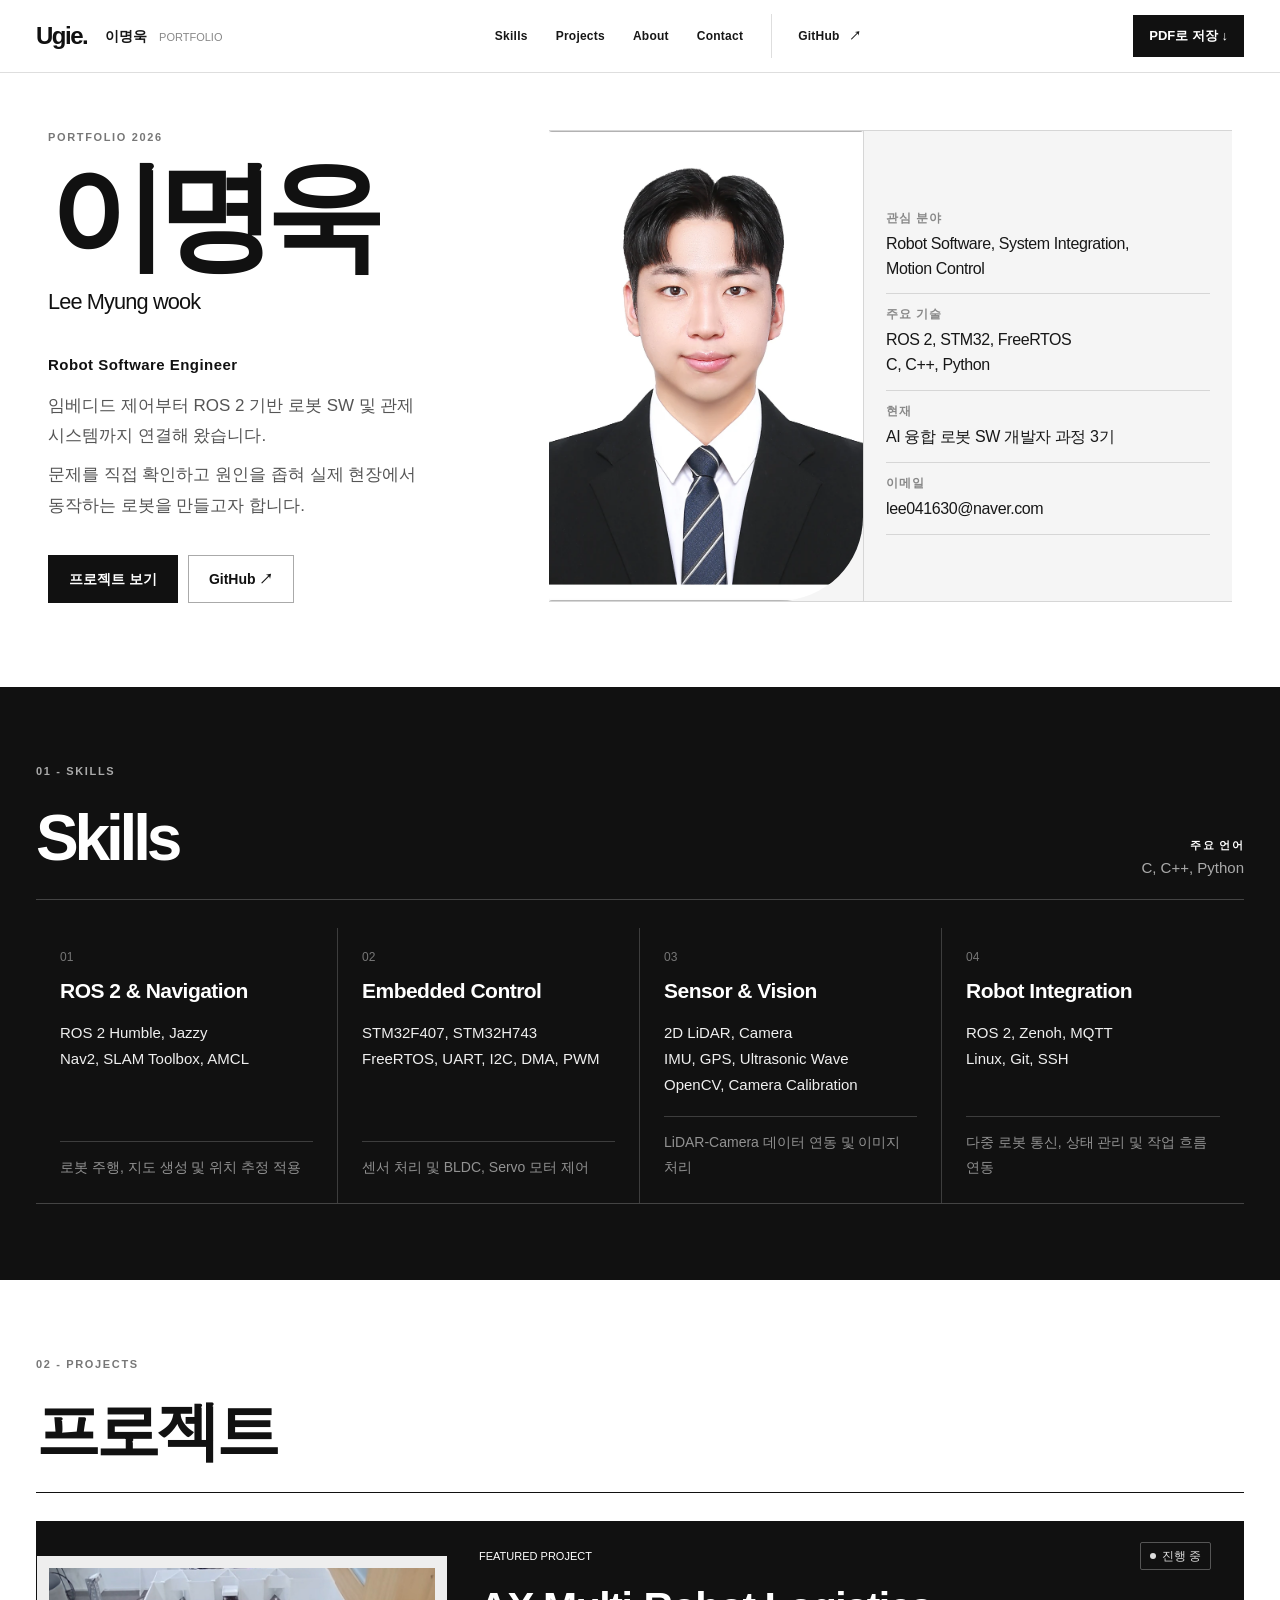
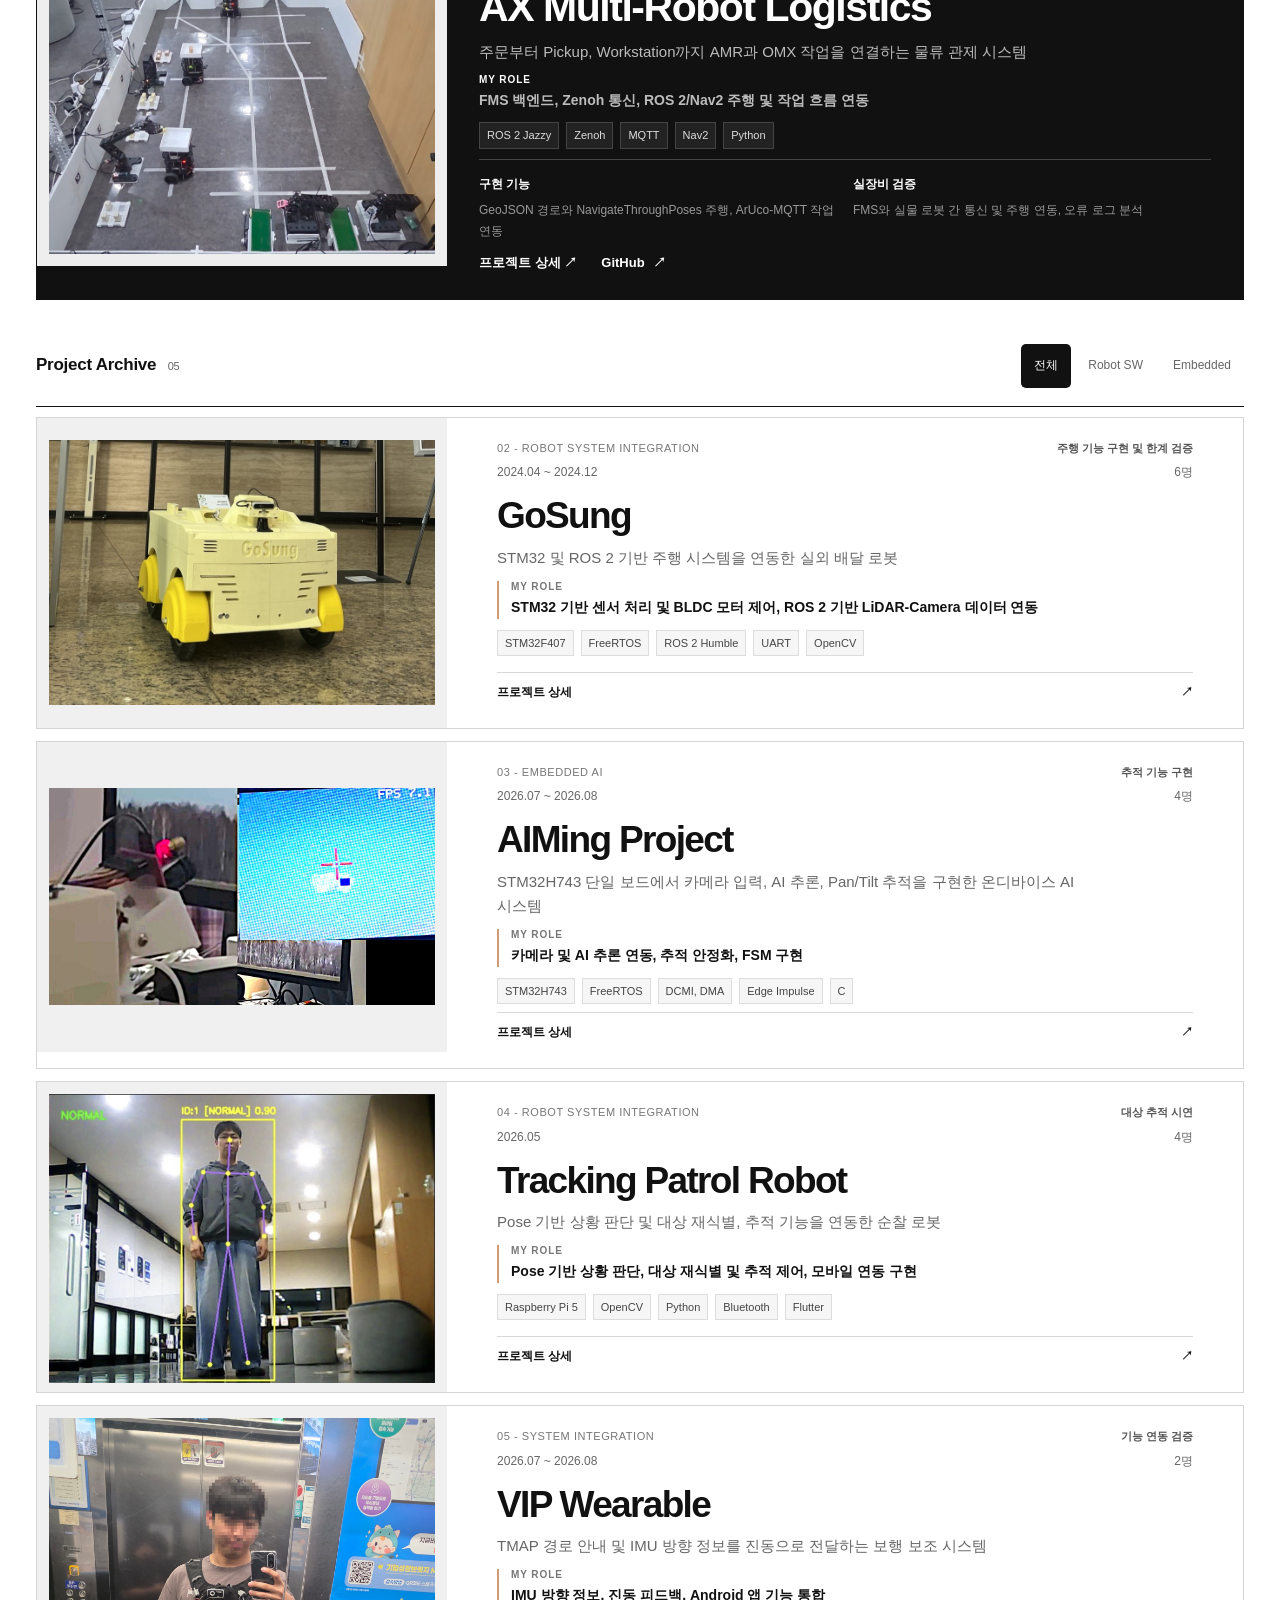
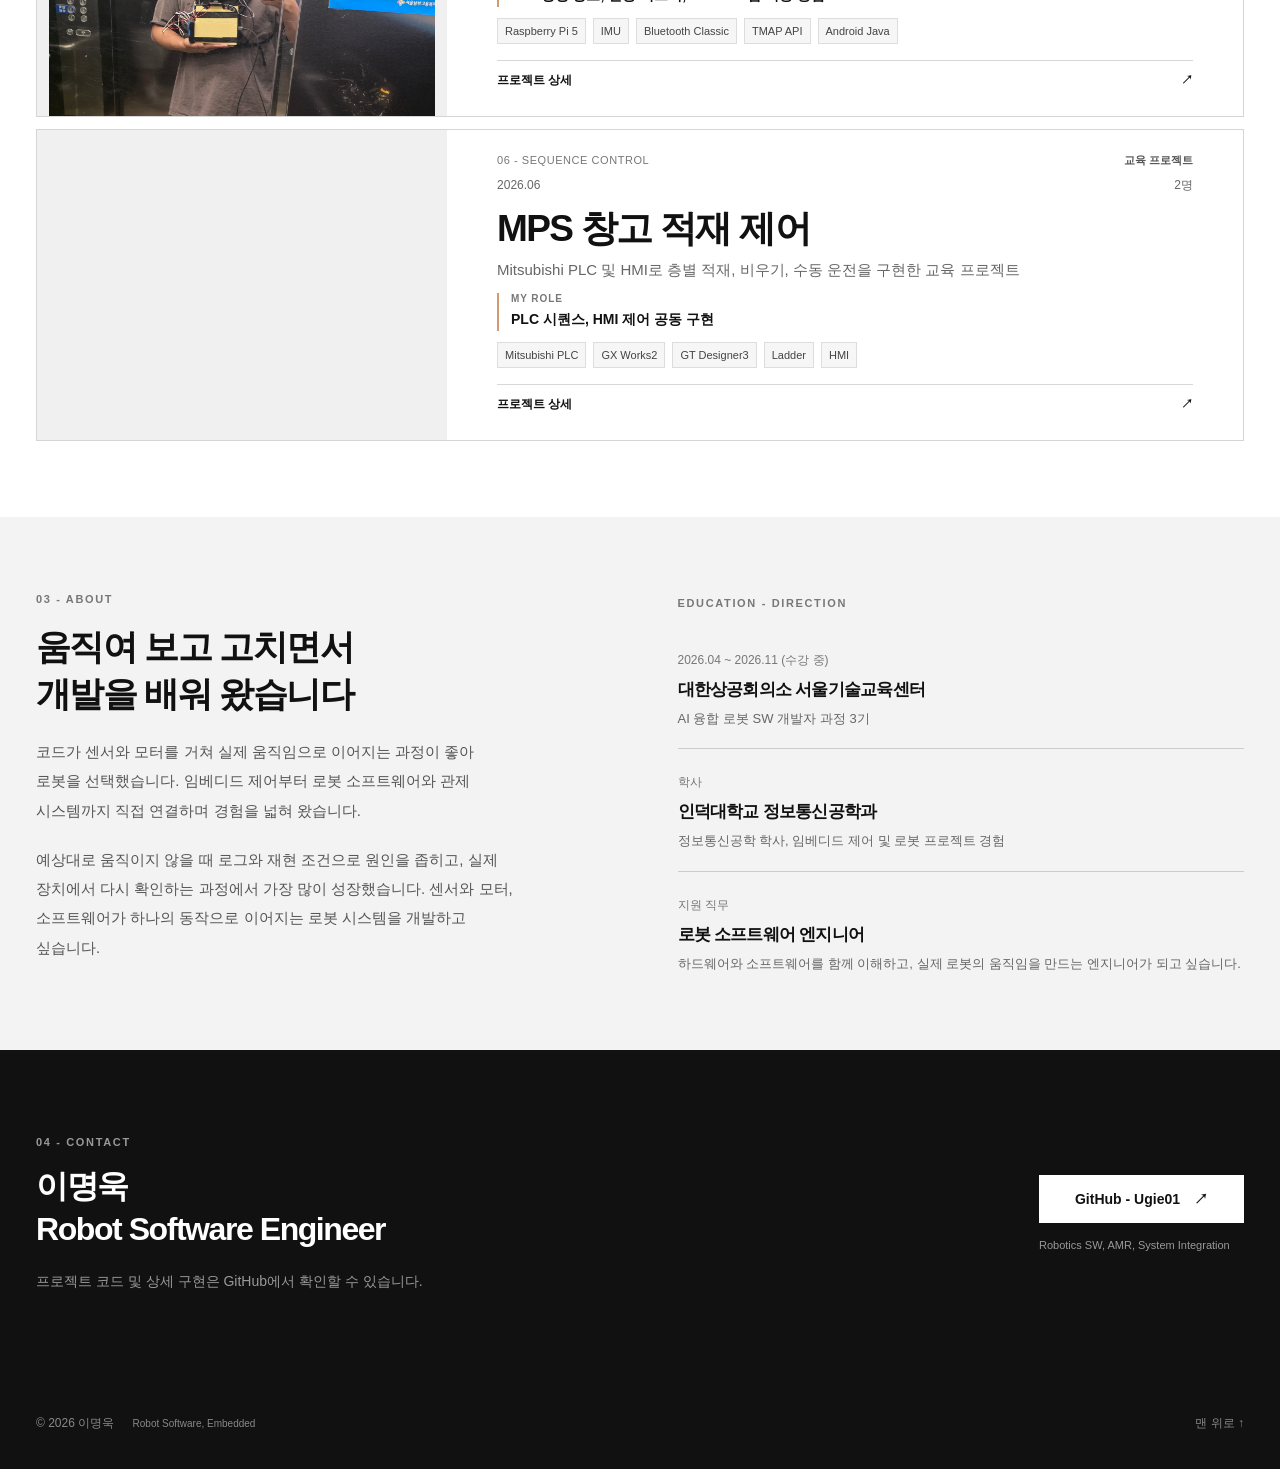
==== index.html @ 3d87118a "feat: Sensor Skill 추가" ====
<!doctype html>
<html lang="ko"><head><meta charset="utf-8"><meta name="viewport" content="width=device-width, initial-scale=1"><title>Robot Software Engineer | 이명욱</title><meta name="description" content="직접 움직이고, 테스트하고, 고치며 로봇 시스템을 만드는 엔지니어 이명욱의 포트폴리오입니다."><meta name="theme-color" content="#ffffff"><meta property="og:type" content="website"><meta property="og:title" content="Robot Software Engineer | 이명욱"><meta property="og:description" content="직접 움직이고, 테스트하고, 고치며 로봇 시스템을 만드는 엔지니어 이명욱의 포트폴리오입니다."><link rel="icon" href="assets/favicon.svg" type="image/svg+xml"><link rel="stylesheet" href="style.css?v=20261005pdf2"><script src="script.js?v=20260920c" defer></script></head><body class="home-page">
<a class="skip-link" href="#main">본문으로 바로가기</a><header class="site-header"><nav class="container nav" aria-label="주 메뉴"><a class="brand" href="#home" aria-label="이명욱 포트폴리오 홈"><span class="brand-mark">Ugie<span>.</span></span><span class="brand-name">이명욱 <span>PORTFOLIO</span></span></a><button class="menu-toggle" type="button" aria-controls="nav-links" aria-expanded="false">메뉴 <span aria-hidden="true">☰</span></button><div class="nav-links" id="nav-links"><a href="#skills">Skills</a><a href="#projects">Projects</a><a href="#about">About</a><a href="#contact">Contact</a><a class="nav-github" href="https://github.com/Ugie01" target="_blank" rel="noopener noreferrer">GitHub <span aria-hidden="true">↗</span></a></div><a class="header-pdf" href="print.html" target="_blank" rel="noopener" aria-label="전체 포트폴리오 PDF로 저장">PDF로 저장 ↓</a></nav></header><main id="main">
<section class="hero container" id="home"><div class="hero-copy"><p class="eyebrow">PORTFOLIO 2026</p><h1>이명욱</h1><p class="hero-name-en">Lee Myung wook</p><p class="hero-position">Robot Software Engineer</p><p class="hero-description"><span>임베디드 제어부터 ROS 2 기반 로봇 SW 및 관제 시스템까지 연결해 왔습니다.</span><span>문제를 직접 확인하고 원인을 좁혀 실제 현장에서 동작하는 로봇을 만들고자 합니다.</span></p><div class="hero-actions"><a class="button button-primary" href="#projects">프로젝트 보기</a><a class="button button-secondary" href="https://github.com/Ugie01" target="_blank" rel="noopener noreferrer">GitHub ↗</a></div></div>
<div class="hero-profile"><figure class="hero-portrait"><div class="portrait-frame"><img src="assets/portfolio-images/portrait.webp" alt="로봇 소프트웨어 엔지니어 이명욱" width="900" height="1167" decoding="async"></div></figure><dl class="profile-facts"><div><dt>관심 분야</dt><dd>Robot Software, System Integration,<br>Motion Control</dd></div><div><dt>주요 기술</dt><dd>ROS 2, STM32, FreeRTOS<br>C, C++, Python</dd></div><div><dt>현재</dt><dd>AI 융합 로봇 SW 개발자 과정 3기</dd></div><div><dt>이메일</dt><dd>lee041630@naver.com</dd></div></dl></div></section>
<section class="section container" id="skills"><div class="section-head"><div><p class="eyebrow">01 - SKILLS</p><h2>Skills</h2></div><p class="skills-language"><strong>주요 언어</strong><br>C, C++, Python</p></div><div class="skill-grid"><article class="skill-group"><span class="skill-no">01</span><h3>ROS 2 & Navigation</h3><p>ROS 2 Humble, Jazzy<br>Nav2, SLAM Toolbox, AMCL</p><p class="skill-context">로봇 주행, 지도 생성 및 위치 추정 적용</p></article><article class="skill-group"><span class="skill-no">02</span><h3>Embedded Control</h3><p>STM32F407, STM32H743<br>FreeRTOS, UART, I2C, DMA, PWM</p><p class="skill-context">센서 처리 및 BLDC, Servo 모터 제어</p></article><article class="skill-group"><span class="skill-no">03</span><h3>Sensor & Vision</h3><p>2D LiDAR, Camera<br>IMU, GPS, Ultrasonic Wave<br>OpenCV, Camera Calibration</p><p class="skill-context">LiDAR-Camera 데이터 연동 및 이미지 처리</p></article><article class="skill-group"><span class="skill-no">04</span><h3>Robot Integration</h3><p>ROS 2, Zenoh, MQTT<br>Linux, Git, SSH</p><p class="skill-context">다중 로봇 통신, 상태 관리 및 작업 흐름 연동</p></article></div></section>
<section class="section container" id="projects"><div class="section-head"><div><p class="eyebrow">02 - PROJECTS</p><h2>프로젝트</h2></div></div><article class="featured"><a class="featured-visual featured-photo" href="projects/fms.html" aria-label="AX Multi-Robot Logistics 프로젝트 상세"><img src="assets/portfolio-images/fms-operation-wide.jpg" alt="물류 작업 공간에 배치된 이동 로봇 3대와 로봇팔" width="1010" height="1212" loading="eager" decoding="async"></a><div class="featured-content"><p class="feature-top"><span>FEATURED PROJECT</span><span class="status"><span class="small-dot"></span>진행 중</span></p><h3>AX Multi-Robot Logistics</h3><p>주문부터 Pickup, Workstation까지 AMR과 OMX 작업을 연결하는 물류 관제 시스템</p><p class="featured-role"><span>MY ROLE</span>FMS 백엔드, Zenoh 통신, ROS 2/Nav2 주행 및 작업 흐름 연동</p><ul class="tags" aria-label="사용 기술"><li>ROS 2 Jazzy</li><li>Zenoh</li><li>MQTT</li><li>Nav2</li><li>Python</li></ul><div class="feature-scope"><div><strong>구현 기능</strong><p>GeoJSON 경로와 NavigateThroughPoses 주행, ArUco-MQTT 작업 연동</p></div><div><strong>실장비 검증</strong><p>FMS와 실물 로봇 간 통신 및 주행 연동, 오류 로그 분석</p></div></div><div class="feature-links"><a class="text-link" href="projects/fms.html">프로젝트 상세 ↗</a><a class="text-link" href="https://github.com/E1I6-Logistics/Logistics_FMS" target="_blank" rel="noopener noreferrer">GitHub <span aria-hidden="true">↗</span></a></div></div></article>
<div class="projects-toolbar"><h3>Project Archive <span>05</span></h3><div class="filters" role="group" aria-label="프로젝트 분야 필터" hidden><button type="button" data-filter="all" aria-pressed="true">전체</button><button type="button" data-filter="robot" aria-pressed="false">Robot SW</button><button type="button" data-filter="embedded" aria-pressed="false">Embedded</button></div></div><p class="sr-only" id="filter-status" role="status" aria-live="polite"></p><div class="project-grid"><article class="project-card" data-category="robot"><a class="project-image" style="--thumb:url('assets/portfolio-images/gosung-cover.jpg')" href="projects/gosung.html" aria-label="GoSung 프로젝트 상세"><img src="assets/portfolio-images/gosung-cover.jpg" alt="완성된 GoSung 4륜 로봇" width="1200" height="800" loading="lazy" decoding="async"></a><div class="card-body"><p class="card-index">02 - ROBOT SYSTEM INTEGRATION<span class="card-state">주행 기능 구현 및 한계 검증</span></p><p class="card-meta">2024.04 ~ 2024.12<span>6명</span></p><h3><a href="projects/gosung.html">GoSung</a></h3><p class="card-summary">STM32 및 ROS 2 기반 주행 시스템을 연동한 실외 배달 로봇</p><p class="card-role"><span>MY ROLE</span>STM32 기반 센서 처리 및 BLDC 모터 제어, ROS 2 기반 LiDAR-Camera 데이터 연동</p><ul class="tags" aria-label="사용 기술"><li>STM32F407</li><li>FreeRTOS</li><li>ROS 2 Humble</li><li>UART</li><li>OpenCV</li></ul><a class="card-more" href="projects/gosung.html">프로젝트 상세 <span aria-hidden="true">↗</span></a></div></article><article class="project-card" data-category="embedded"><a class="project-image" style="--thumb:url('assets/portfolio-images/aiming-cover.webp')" href="projects/aiming.html" aria-label="AIMing Project 프로젝트 상세"><img src="assets/portfolio-images/aiming-cover.webp" alt="AIMing 시연 영상에서 추출한 대표 프레임" width="1200" height="800" loading="lazy" decoding="async"></a><div class="card-body"><p class="card-index">03 - EMBEDDED AI<span class="card-state">추적 기능 구현</span></p><p class="card-meta">2026.07 ~ 2026.08<span>4명</span></p><h3><a href="projects/aiming.html">AIMing Project</a></h3><p class="card-summary">STM32H743 단일 보드에서 카메라 입력, AI 추론, Pan/Tilt 추적을 구현한 온디바이스 AI 시스템</p><p class="card-role"><span>MY ROLE</span>카메라 및 AI 추론 연동, 추적 안정화, FSM 구현</p><ul class="tags" aria-label="사용 기술"><li>STM32H743</li><li>FreeRTOS</li><li>DCMI, DMA</li><li>Edge Impulse</li><li>C</li></ul><a class="card-more" href="projects/aiming.html">프로젝트 상세 <span aria-hidden="true">↗</span></a></div></article><article class="project-card" data-category="robot"><a class="project-image" style="--thumb:url('assets/portfolio-images/tracking-cover.webp')" href="projects/tracking.html" aria-label="Tracking Patrol Robot 프로젝트 상세"><img src="assets/portfolio-images/tracking-cover.webp" alt="인물 Pose와 추적 박스를 표시한 시연 화면" width="1200" height="800" loading="lazy" decoding="async"></a><div class="card-body"><p class="card-index">04 - ROBOT SYSTEM INTEGRATION<span class="card-state">대상 추적 시연</span></p><p class="card-meta">2026.05<span>4명</span></p><h3><a href="projects/tracking.html">Tracking Patrol Robot</a></h3><p class="card-summary">Pose 기반 상황 판단 및 대상 재식별, 추적 기능을 연동한 순찰 로봇</p><p class="card-role"><span>MY ROLE</span>Pose 기반 상황 판단, 대상 재식별 및 추적 제어, 모바일 연동 구현</p><ul class="tags" aria-label="사용 기술"><li>Raspberry Pi 5</li><li>OpenCV</li><li>Python</li><li>Bluetooth</li><li>Flutter</li></ul><a class="card-more" href="projects/tracking.html">프로젝트 상세 <span aria-hidden="true">↗</span></a></div></article><article class="project-card" data-category="embedded"><a class="project-image" style="--thumb:url('assets/portfolio-images/vip-cover.jpg')" href="projects/vip.html" aria-label="VIP Wearable 프로젝트 상세"><img src="assets/portfolio-images/vip-cover.jpg" alt="얼굴을 모자이크한 VIP Wearable 착용 사진" width="1200" height="800" loading="lazy" decoding="async"></a><div class="card-body"><p class="card-index">05 - SYSTEM INTEGRATION<span class="card-state">기능 연동 검증</span></p><p class="card-meta">2026.07 ~ 2026.08<span>2명</span></p><h3><a href="projects/vip.html">VIP Wearable</a></h3><p class="card-summary">TMAP 경로 안내 및 IMU 방향 정보를 진동으로 전달하는 보행 보조 시스템</p><p class="card-role"><span>MY ROLE</span>IMU 방향 정보, 진동 피드백, Android 앱 기능 통합</p><ul class="tags" aria-label="사용 기술"><li>Raspberry Pi 5</li><li>IMU</li><li>Bluetooth Classic</li><li>TMAP API</li><li>Android Java</li></ul><a class="card-more" href="projects/vip.html">프로젝트 상세 <span aria-hidden="true">↗</span></a></div></article><article class="project-card" data-category="embedded"><a class="project-image" href="projects/plc.html" style="--thumb:url('assets/portfolio-images/plc-demo.webp')" aria-label="MPS 창고 적재 제어 프로젝트 상세"><img src="assets/portfolio-images/plc-demo.webp" alt="MPS 트레이너와 HMI의 동작 장면" width="1200" height="800" loading="lazy" decoding="async"></a><div class="card-body"><p class="card-index">06 - SEQUENCE CONTROL<span class="card-state">교육 프로젝트</span></p><p class="card-meta">2026.06<span>2명</span></p><h3><a href="projects/plc.html">MPS 창고 적재 제어</a></h3><p class="card-summary">Mitsubishi PLC 및 HMI로 층별 적재, 비우기, 수동 운전을 구현한 교육 프로젝트</p><p class="card-role"><span>MY ROLE</span>PLC 시퀀스, HMI 제어 공동 구현</p><ul class="tags" aria-label="사용 기술"><li>Mitsubishi PLC</li><li>GX Works2</li><li>GT Designer3</li><li>Ladder</li><li>HMI</li></ul><a class="card-more" href="projects/plc.html">프로젝트 상세 <span aria-hidden="true">↗</span></a></div></article></div>
</section>
<section class="about-section" id="about"><div class="container about-grid"><div><p class="eyebrow">03 - ABOUT</p><h2>움직여 보고 고치면서<br>개발을 배워 왔습니다</h2><p class="about-copy">코드가 센서와 모터를 거쳐 실제 움직임으로 이어지는 과정이 좋아 로봇을 선택했습니다. 임베디드 제어부터 로봇 소프트웨어와 관제 시스템까지 직접 연결하며 경험을 넓혀 왔습니다.</p><p class="about-copy">예상대로 움직이지 않을 때 로그와 재현 조건으로 원인을 좁히고, 실제 장치에서 다시 확인하는 과정에서 가장 많이 성장했습니다. 센서와 모터, 소프트웨어가 하나의 동작으로 이어지는 로봇 시스템을 개발하고 싶습니다.</p></div><div class="education"><p class="eyebrow">EDUCATION - DIRECTION</p><article><span class="education-date">2026.04 ~ 2026.11 (수강 중)</span><h3>대한상공회의소 서울기술교육센터</h3><p>AI 융합 로봇 SW 개발자 과정 3기</p></article><article><span class="education-date">학사</span><h3>인덕대학교 정보통신공학과</h3><p>정보통신공학 학사, 임베디드 제어 및 로봇 프로젝트 경험</p></article><article><span class="education-date">지원 직무</span><h3>로봇 소프트웨어 엔지니어</h3><p>하드웨어와 소프트웨어를 함께 이해하고, 실제 로봇의 움직임을 만드는 엔지니어가 되고 싶습니다.</p></article></div></div></section>
<section class="contact-section" id="contact"><div class="container contact-inner"><div><p class="eyebrow">04 - CONTACT</p><h2>이명욱<br>Robot Software Engineer</h2><p>프로젝트 코드 및 상세 구현은 GitHub에서 확인할 수 있습니다.</p></div><div class="contact-links"><a class="button button-light" href="https://github.com/Ugie01" target="_blank" rel="noopener noreferrer">GitHub - Ugie01 <span aria-hidden="true">↗</span></a><span>Robotics SW, AMR, System Integration</span></div></div></section></main><footer class="site-footer"><div class="container footer-inner"><p>© 2026 이명욱 <span>Robot Software, Embedded</span></p><a href="#home">맨 위로 ↑</a></div></footer></body></html>
---- style.css ----
@charset "UTF-8";
:root{--navy:#111;--ink:#171717;--muted:#666;--blue:#111;--line:#d8d8d8;--paper:#f3f3f3;--signal:#111;--cream:#fff;--mono:Pretendard,"Noto Sans KR","Malgun Gothic",-apple-system,BlinkMacSystemFont,"Segoe UI",sans-serif}

*{box-sizing:border-box}
html{scroll-behavior:smooth;scroll-padding-top:95px}
body{margin:0;color:var(--ink);font-family:Pretendard,"Noto Sans KR","Malgun Gothic",-apple-system,BlinkMacSystemFont,"Segoe UI",sans-serif;font-size:16px;line-height:1.75;word-break:keep-all;overflow-wrap:anywhere;background:#fff}
img,svg,video{max-width:100%;height:auto}
img{display:block}
a{color:inherit;text-decoration:none}
button{font:inherit;cursor:pointer}
a:focus-visible,button:focus-visible{outline:3px solid var(--blue);outline-offset:5px}
p,h1,h2,h3,figure{margin:0}
h1,h2,h3{color:var(--navy);line-height:1.35;letter-spacing:-.045em}
h2{font-size:clamp(26px,3vw,35px)}
h3{font-size:22px}
p{color:var(--muted)}
[hidden]{display:none!important}
.container{width:min(100% - 64px,1200px);margin-inline:auto}
.section{padding-block:85px}
.eyebrow{font-family:var(--mono);font-size:12px;line-height:1.5;letter-spacing:.11em;font-weight:600;color:var(--blue);margin-bottom:15px}
.sr-only{position:absolute;width:1px;height:1px;padding:0;margin:-1px;overflow:hidden;clip:rect(0,0,0,0);white-space:nowrap;border:0}
.skip-link{position:fixed;left:15px;top:-70px;padding:12px 20px;background:var(--navy);color:#fff;z-index:100}
.skip-link:focus{top:10px}

.site-header{position:sticky;top:0;z-index:20;background:rgba(255,255,255,.97);border-bottom:1px solid var(--line)}
.nav{min-height:80px;display:flex;align-items:center;justify-content:space-between;gap:24px}
.brand{display:flex;align-items:center;gap:18px;min-height:44px}
.brand-mark{font-weight:850;font-size:27px;letter-spacing:-2px;color:var(--navy)}
.brand-mark>span{color:var(--blue)}
.brand-name{font-size:14px;font-weight:700}
.brand-name>span{font:11px var(--mono);margin-left:8px;color:var(--muted)}
.nav-links{display:flex;align-items:center;gap:28px;font-size:14px;font-weight:600}
.nav-links>a{display:inline-flex;align-items:center;min-height:44px}
.nav-links>a:hover{color:var(--blue)}
.nav-github{border-left:1px solid var(--line);padding-left:26px;gap:9px}
.menu-toggle{display:none}

.hero{display:grid;grid-template-columns:1.25fr 1fr;gap:65px;padding-block:80px 65px;align-items:center}
.hero .eyebrow{margin-bottom:25px}
.hero h1{font-size:clamp(36px,4.1vw,57px);font-weight:800;line-height:1.35;letter-spacing:-.065em}
.hero h1>span{color:var(--blue)}
.hero-name{display:flex;align-items:center;gap:15px;font-size:23px;font-weight:700;color:var(--navy);margin-top:24px}
.hero-name>span{font:13px var(--mono);font-weight:400;color:var(--muted);letter-spacing:0}
.hero-description{font-size:16px;line-height:1.95;margin-top:16px}
.hero-actions{display:flex;flex-wrap:wrap;gap:10px;margin-top:28px}
.button{display:inline-flex;align-items:center;justify-content:center;gap:14px;min-height:46px;padding:11px 19px;border:1px solid transparent;border-radius:6px;font-size:14px;font-weight:650;line-height:1.5;transition:background .15s}
.button-primary{background:var(--blue);color:#fff}
.button-primary:hover{background:#84391f}
.button-secondary{border-color:var(--line);background:#fff;color:var(--navy)}
.button-secondary:hover{background:var(--paper)}
.button-quiet{color:var(--muted);padding-inline:8px}
.button-quiet:hover{color:var(--blue)}

.hero-system{background:var(--navy);border-radius:12px;padding:29px 32px;color:#fff;position:relative;isolation:isolate;overflow:hidden}
.hero-system:before{content:"";position:absolute;inset:0;z-index:-1;background-image:radial-gradient(#e1b48f26 1px,transparent 1px);background-size:18px 18px;mask-image:linear-gradient(135deg,transparent,#000)}
.system-heading{display:flex;justify-content:space-between;align-items:center;font:11px var(--mono);color:#ddc6af;letter-spacing:.1em}
.system-heading>span:last-child{font-size:24px;color:#b78f72}
.system-title{color:#f8ede2;font-size:16px;margin:4px 0 26px}
.system-layer{display:flex;align-items:center;gap:18px;border:1px solid #745848;background:#44352d;padding:14px 17px;border-radius:6px;position:relative}
.system-layer strong{display:block;font-size:17px;letter-spacing:-.02em;font-weight:600}
.system-layer div>span{display:block;font-size:12px;color:#d9c4b0;margin-top:2px}
.layer-index{font:13px var(--mono);color:#e1a778}
.layer-dot{width:7px;height:7px;background:#e8a263;border-radius:50%;position:absolute;right:15px;top:15px}
.layer-connector{color:#be8965;font:18px/23px var(--mono);height:23px;margin-left:39px}
.system-foot{display:flex;align-items:center;gap:7px;border-top:1px solid #6a5043;margin-top:25px;padding-top:17px;font-size:11px;color:#d9c4b0;flex-wrap:wrap}
.system-foot strong{font:12px var(--mono);margin-left:auto;color:#fff}
.small-dot{width:6px;height:6px;background:currentColor;border-radius:50%;display:inline-block;flex-shrink:0}
.focus-line{border-block:1px solid var(--line);padding-block:18px;display:flex;align-items:center;gap:32px;font-size:13px}
.focus-line>span{color:var(--muted);font-size:12px;flex-shrink:0}
.focus-line p{color:var(--navy);font-weight:500}
.focus-line p>span{color:#a99787;padding-inline:15px}

.section-head{display:flex;align-items:end;justify-content:space-between;gap:24px;margin-bottom:35px}
.section-head>p{font-size:14px;line-height:1.7}
.featured{display:grid;grid-template-columns:1fr 1fr;border:1px solid var(--line);border-radius:12px;overflow:hidden}
.featured-visual{display:block;position:relative;background:#f3eadf;min-width:0}
.featured-visual img{width:100%;height:100%;object-fit:contain;min-height:320px}
.visual-caption{position:absolute;bottom:15px;left:22px;font-size:11px;color:#79675a}
.featured-content{padding:30px}
.feature-top{display:flex;align-items:center;justify-content:space-between;gap:12px;font:11px var(--mono);color:var(--blue);margin-bottom:17px}
.status{display:inline-flex;align-items:center;gap:6px;background:#f7e4d6;color:#974121;border:1px solid #e9cbb5;border-radius:4px;padding:4px 9px;font-size:12px;line-height:1.5;white-space:nowrap}
.featured h3{font-size:28px;letter-spacing:-.035em;margin-bottom:8px}
.featured-content>p:not(.feature-top):not(.featured-role){font-size:14px}
.featured-role{display:flex;flex-direction:column;gap:3px;font-size:14px;color:var(--navy);margin-top:16px}
.featured-role>span,.card-role>span,.role-callout>span{color:var(--blue);font:10px var(--mono);letter-spacing:.09em}
.tags{display:flex;gap:7px;flex-wrap:wrap;list-style:none;padding:0;margin:17px 0}
.tags li{font:11px/1.5 var(--mono);color:#66594f;background:var(--paper);border:1px solid #e5d8c8;border-radius:4px;padding:4px 7px;max-width:100%;overflow-wrap:anywhere}
.feature-scope{display:grid;grid-template-columns:1fr 1fr;gap:16px;border-top:1px solid var(--line);padding-top:15px}
.feature-scope strong{font-size:12px;font-weight:650}
.feature-scope p{font-size:12px;margin-top:3px}
.feature-links{display:flex;gap:24px;margin-top:14px;flex-wrap:wrap}
.text-link{display:inline-flex;align-items:center;gap:8px;min-height:44px;font-size:13px;font-weight:650;color:var(--blue)}
.text-link:hover{text-decoration:underline;text-underline-offset:5px}

.projects-toolbar{margin:47px 0 23px;display:flex;align-items:center;justify-content:space-between;gap:20px}
.projects-toolbar h3{font-size:17px;letter-spacing:-.015em}
.projects-toolbar h3>span{font:11px var(--mono);color:var(--muted);margin-left:7px}
.filters{display:flex;gap:4px;flex-wrap:wrap}
.filters button{border:0;background:none;min-height:44px;border-radius:5px;font-size:12px;color:var(--muted);padding:9px 13px}
.filters button[aria-pressed=true]{background:var(--navy);color:#fff}
.filters button:hover{background:#eee3d6;color:var(--navy)}
.filters button[aria-pressed=true]:hover{background:#46362f;color:#fff}
.project-grid{display:grid;grid-template-columns:1fr 1fr;gap:28px}
.project-card{border:1px solid var(--line);border-radius:12px;overflow:hidden;min-width:0;background:#fff;transition:border-color .15s}
.project-card:hover{border-color:#b87a57}
.project-image{display:block;aspect-ratio:1.87;background:#eee4d9;position:relative;overflow:hidden;padding:16px}
.project-image img{width:100%;height:100%;object-fit:contain;transition:transform .2s}
.project-image:hover img{transform:scale(1.02)}
.image-label{position:absolute;top:12px;left:13px;background:rgba(255,255,255,.95);font:10px var(--mono);color:var(--navy);padding:6px 8px;border-radius:3px}
.image-arrow{position:absolute;bottom:14px;right:14px;background:#fff;border:1px solid var(--line);border-radius:50%;height:32px;width:32px;text-align:center;line-height:30px;color:var(--navy)}
.card-body{padding:24px 26px 15px}
.card-meta{display:flex;justify-content:space-between;gap:12px;font-size:12px;margin-bottom:8px}
.card-body h3{font-size:25px}
.card-body h3 a:hover{color:var(--blue)}
.card-summary{font-size:14px;line-height:1.8;margin-top:8px;min-height:50px}
.card-role{border-left:2px solid #d29a72;padding-left:12px;margin-top:18px;color:var(--navy);font-size:13px;min-height:45px}
.card-role>span{display:block;margin-bottom:4px}
.card-more{border-top:1px solid var(--line);display:flex;justify-content:space-between;align-items:center;min-height:48px;font-size:12px;color:var(--blue);font-weight:650}
.mini-project{margin-top:28px;display:grid;grid-template-columns:160px 1fr auto;align-items:center;gap:28px;background:var(--paper);border:1px solid var(--line);border-radius:12px;padding:22px}
.mini-image{height:125px;background:#e9ddcf;border-radius:6px;overflow:hidden}
.mini-image img{width:100%;height:100%;object-fit:contain}
.mini-project .eyebrow{font-size:10px;margin-bottom:7px}
.mini-project h3{font-size:22px}
.mini-project p:not(.eyebrow){font-size:13px;margin-top:7px}
.mini-stack{font-family:var(--mono)}

.about-section{background:var(--paper);border-block:1px solid var(--line);padding-block:75px}
.about-grid{display:grid;grid-template-columns:1fr 1fr;gap:100px}
.about-copy{font-size:15px;line-height:1.95;margin-top:20px;max-width:480px}
.education{padding-top:4px}
.education>article{border-bottom:1px solid var(--line);padding-block:18px}
.education>article:last-child{border:0;padding-bottom:0}
.education-date{font-size:12px;color:var(--muted)}
.education h3{font-size:17px;margin-block:6px}
.education p{font-size:13px}
.skill-grid{display:grid;grid-template-columns:repeat(4,1fr);border-block:1px solid var(--line)}
.skill-group{padding:25px 22px;border-right:1px solid var(--line);min-width:0}
.skill-group:first-child{padding-left:0}
.skill-group:last-child{border-right:0}
.skill-no{font:11px var(--mono);color:var(--blue)}
.skill-group h3{font-size:19px;letter-spacing:-.025em;margin-top:13px}
.skill-group p{font-size:13px;line-height:1.95;margin-top:13px}
.skill-context{margin-top:18px!important;padding-top:14px;border-top:1px solid var(--line);font-size:12px!important;color:var(--blue)}
.skills-note{margin-top:18px;font-size:12px;line-height:1.85}
.contact-section{background:var(--navy);padding-block:65px}
.contact-inner{display:flex;justify-content:space-between;align-items:center;gap:30px}
.contact-section .eyebrow{color:#e7ad7e}
.contact-section h2{color:#fff;font-size:32px}
.contact-section p:not(.eyebrow){color:#d8c4b2;font-size:14px;margin-top:17px}
.contact-links{display:flex;align-items:start;flex-direction:column;gap:16px;min-width:205px}
.button-light{background:#fff;color:var(--navy);min-width:205px}
.button-light:hover{background:#f5e3d5}
.contact-links>span{color:#cbb19a;font:11px var(--mono)}
.contact-email{color:#fff;font-size:14px;min-height:44px;display:flex;align-items:center;overflow-wrap:anywhere}
.footer-inner{display:flex;align-items:center;justify-content:space-between;gap:20px;padding-block:24px;font-size:12px}
.footer-inner p>span{margin-left:15px;font:10px var(--mono)}
.footer-inner a{display:flex;align-items:center;min-height:44px;white-space:nowrap}

.project-detail{padding-top:30px}
.back-link{display:inline-flex;align-items:center;min-height:44px;font-size:13px;color:var(--muted)}
.back-link:hover{color:var(--blue)}
.detail-header{margin-block:25px 30px}
.detail-header .eyebrow{margin-bottom:8px}
.detail-title{display:flex;align-items:center;gap:20px}
.detail-title h1{font-size:clamp(30px,4vw,45px);letter-spacing:-.05em}
.detail-summary{margin-top:10px;font-size:17px}
.detail-meta{display:flex;gap:25px;font-size:12px;margin-top:14px}
.detail-meta>span{border-left:1px solid var(--line);padding-left:25px}
.detail-header .tags{margin-block:15px}
.detail-actions{display:flex;align-items:center;gap:10px;flex-wrap:wrap}
.unavailable{font-size:12px;color:var(--muted);padding-block:12px}
.detail-gallery{display:grid;grid-template-columns:1fr 1fr;gap:22px}
.detail-gallery figure{min-width:0;background:var(--paper);border:1px solid var(--line);border-radius:8px;overflow:hidden}
.detail-gallery img{width:100%;height:265px;object-fit:contain;padding:12px}
.detail-gallery figcaption{border-top:1px solid var(--line);background:#fff;padding:9px 14px;font-size:11px;line-height:1.6;color:var(--muted)}
.detail-main{display:grid;grid-template-columns:1fr 1fr;gap:55px;padding-block:35px}
.detail-main h2{font-size:21px;margin-bottom:12px}
.detail-main .eyebrow{font-size:10px;margin-bottom:8px}
.detail-main p{font-size:14px;line-height:1.85}
.role-callout{padding:14px 16px;margin-top:18px;background:var(--paper);border-left:2px solid var(--blue)}
.role-callout>span{display:block;margin-bottom:4px}
.role-callout strong{font-size:14px;font-weight:600}
.subheading{font:11px var(--mono);letter-spacing:.05em;margin:20px 0 10px}
.implementation-list{padding-left:18px;margin:0;font-size:13px;line-height:1.9;color:var(--muted)}
.implementation-list li{padding-left:3px;margin-block:4px}
.implementation-list li::marker{color:var(--blue)}
.system-flow{list-style:none;padding:0;display:grid;grid-template-columns:repeat(2,1fr);gap:12px 22px;margin:20px 0}
.system-flow li{position:relative;padding:14px 12px;background:#f5ede4;border:1px solid #e5d5c3;border-radius:5px;font-size:13px;line-height:1.5;min-width:0;display:flex;gap:10px;align-items:center}
.system-flow li:nth-child(odd):after{content:'→';position:absolute;right:-19px;color:#af7b59}
.flow-number{font:10px var(--mono);color:var(--blue)}
.case-study{border-top:1px solid var(--line);padding-block:25px 30px}
.case-title{display:flex;align-items:center;gap:25px;margin-bottom:17px}
.case-title .eyebrow{margin:0;font-size:11px}
.case-title h2{font-size:21px}
.case-grid{display:grid;grid-template-columns:1fr 1fr;gap:55px}
.case-grid h3{font-size:14px;letter-spacing:0;margin-bottom:8px}
.case-grid p{font-size:13px;line-height:1.9}
.case-grid .limitation{margin-top:10px;border-left:2px solid #cfa783;padding-left:12px;color:#6d5b4f}
.project-pagination{border-top:1px solid var(--line);display:flex;align-items:center;justify-content:space-between;gap:20px;padding:18px 0 30px;font-size:13px;color:var(--blue)}
.project-pagination a{display:flex;align-items:center;min-height:44px}

.featured-visual{display:grid;grid-template-rows:minmax(0,1fr) auto}
.visual-caption{position:static;display:block;padding:4px 22px 16px}
@media(max-width:1100px){.nav-links{gap:18px}
.brand-name>span{display:none}
.hero{gap:32px}
.hero h1{font-size:43px}
.hero-system{padding:24px}
.desktop-break{display:none}
.hero-actions{gap:7px}
.button{padding-inline:15px}
.about-grid{gap:55px}
.featured-content{padding:25px}
.featured h3{font-size:25px}
.skill-group{padding-inline:16px}
.focus-line p>span{padding-inline:8px}
}

@media(max-width:768px){html{scroll-padding-top:85px}
.container{width:min(100% - 36px,1200px)}
.section{padding-block:60px}
.nav{min-height:68px;flex-wrap:wrap;gap:0}
.brand{gap:12px}
.brand-name{font-size:14px}
.brand-mark{font-size:25px}
.menu-toggle{display:none;align-items:center;gap:12px;min-height:44px;min-width:68px;justify-content:center;background:#fff;border:1px solid var(--line);border-radius:5px;font-size:14px}
.js .menu-toggle{display:flex}
.nav-links{width:100%;flex-wrap:wrap;gap:2px 22px;padding-bottom:12px}
.js .nav-links{display:none}
.js .nav-links.is-open{display:flex}
.nav-github{border:0;padding-left:0}
.hero{grid-template-columns:1fr;padding-block:50px 36px;gap:35px}
.hero h1{font-size:clamp(34px,7vw,51px)}
.hero .eyebrow{font-size:12px;margin-bottom:18px}
.hero-name{font-size:21px;margin-top:20px}
.hero-description{font-size:15px}
.hero-system{padding:24px;max-width:600px;width:100%}
.system-layer{padding:13px 17px}
.system-layer strong{font-size:17px}
.system-layer div>span{font-size:14px}
.system-title{margin-bottom:20px}
.focus-line{align-items:start;gap:18px;font-size:14px}
.focus-line p>span{padding-inline:4px}
.section-head{align-items:start;flex-direction:column;gap:14px;margin-bottom:25px}
.section-head>p br{display:none}
.featured{grid-template-columns:1fr}
.featured-visual img{min-height:0;height:270px}
.featured-content{padding:25px}
.featured h3{font-size:27px}
.featured-content>p:not(.feature-top):not(.featured-role){font-size:15px}
.featured-role{font-size:14px}
.feature-scope p{font-size:14px}
.projects-toolbar{align-items:start;flex-direction:column;gap:14px;margin-top:36px}
.filters button{font-size:14px}
.project-grid{gap:22px}
.project-image{aspect-ratio:1.5}
.card-body{padding:20px 18px 12px}
.card-body h3{font-size:23px}
.card-summary{font-size:14px;min-height:0}
.card-role{font-size:14px;min-height:0}
.tags li{font-size:12px}
.mini-project{grid-template-columns:110px 1fr;gap:18px;padding:18px}
.mini-project>.text-link{grid-column:2}
.mini-image{height:130px}
.about-section{padding-block:55px}
.about-grid{grid-template-columns:1fr;gap:38px}
.about-copy{max-width:none;font-size:15px}
.education h3{font-size:18px}
.education p{font-size:14px}
.skill-grid{grid-template-columns:1fr 1fr}
.skill-group{border-bottom:1px solid var(--line);padding:24px 20px}
.skill-group:first-child{padding-left:20px}
.skill-group:nth-child(even){border-right:0}
.skill-group:nth-last-child(-n+2){border-bottom:0}
.skill-group p{font-size:14px}
.skill-context{font-size:13px!important}
.skills-note{font-size:14px}
.contact-section{padding-block:50px}
.contact-inner{align-items:start;flex-direction:column;gap:28px}
.contact-section h2{font-size:29px}
.footer-inner p>span{display:block;margin:4px 0 0}
.detail-gallery img{height:230px}
.detail-main{gap:30px}
.detail-title{align-items:start;gap:15px;flex-direction:column}
.detail-summary{font-size:16px}
.case-grid{gap:30px}
.detail-main p,.implementation-list,.case-grid p{font-size:14px}
.detail-main h2{font-size:21px}
.system-flow{grid-template-columns:1fr}
.system-flow li:nth-child(odd):after{content:none}
.system-flow li:not(:last-child):after{content:'↓';position:absolute;bottom:-16px;right:auto;left:50%;font-size:12px;color:#af7b59}
.case-title{align-items:start;flex-direction:column;gap:7px}
.project-pagination{font-size:14px}
.project-detail{padding-top:20px}
}

@media(max-width:540px){.project-grid{grid-template-columns:1fr}
.project-image{aspect-ratio:1.65}
.hero-name{flex-wrap:wrap;gap:5px 12px}
.hero-name>span{font-size:12px}
.hero-actions{gap:8px}
.hero-actions .button{font-size:14px;min-height:46px}
.system-foot{font-size:12px}
.system-foot strong{font-size:12px}
.system-layer{gap:13px;padding:13px}
.system-layer div>span{font-size:12px}
.system-layer strong{font-size:16px}
.hero-system{padding:22px}
.system-heading{font-size:10px}
.focus-line{flex-direction:column;gap:5px}
.focus-line p{font-size:14px;line-height:2}
.featured-content{padding:22px 20px}
.featured h3{font-size:24px}
.feature-scope{gap:12px}
.feature-scope p{font-size:14px}
.feature-top{font-size:10px}
.featured-visual img{height:230px}
.card-meta{font-size:12px}
.card-summary{font-size:15px}
.card-body{padding:22px 20px 12px}
.card-more{font-size:14px}
.mini-project{grid-template-columns:1fr;gap:16px}
.mini-image{height:170px}
.mini-project>.text-link{grid-column:auto}
.mini-project p:not(.eyebrow){font-size:14px}
.mini-project .eyebrow{font-size:11px}
.skill-grid{grid-template-columns:1fr}
.skill-group,.skill-group:first-child{padding:23px 0;border-right:0}
.skill-group:nth-last-child(2){border-bottom:1px solid var(--line)}
.skill-context{margin-top:12px!important}
.skill-group p{margin-top:10px}
.skill-group h3{margin-top:9px}
.contact-section h2{font-size:26px}
.contact-links{min-width:0;max-width:100%}
.footer-inner{font-size:12px;gap:10px}
.detail-gallery{gap:14px;grid-template-columns:1fr}
.detail-gallery img{height:230px}
.detail-gallery figcaption{font-size:12px}
.detail-main{grid-template-columns:1fr;gap:25px;padding-block:28px}
.detail-main .eyebrow{font-size:11px}
.detail-actions .button{font-size:14px;padding:10px 13px;gap:8px}
.detail-meta{font-size:14px}
.detail-header .tags li{font-size:12px}
.case-grid{grid-template-columns:1fr;gap:20px}
.system-flow{grid-template-columns:repeat(2,1fr);gap:15px 23px}
.system-flow li:not(:last-child):after{content:none}
.system-flow li:nth-child(odd):after{content:'→';bottom:auto;left:auto;right:-20px}
.project-pagination{align-items:start;flex-direction:column;gap:0}
.text-link{font-size:14px}
.subheading{font-size:12px}
.role-callout strong{font-size:15px}
}

@media(max-width:768px){
 .eyebrow,.hero .eyebrow,.system-heading,.system-layer div>span,.system-foot,.system-foot strong,.focus-line>span,.feature-top,.status,.visual-caption,.featured-role>span,.card-role>span,.role-callout>span,.tags li,.feature-scope strong,.card-meta,.card-more,.image-label,.mini-project .eyebrow,.education-date,.detail-meta,.detail-gallery figcaption,.detail-main .eyebrow,.subheading,.case-title .eyebrow,.system-flow li,.unavailable,.footer-inner,.footer-inner p>span,.contact-links>span{font-size:14px}
 .image-label{max-width:calc(100% - 26px)}
 .system-heading{letter-spacing:.03em}
 .feature-top{flex-wrap:wrap}
}
@media(prefers-reduced-motion:reduce){html{scroll-behavior:auto}
*,*:before,*:after{transition:none!important;animation:none!important}
}

/* 2026 portfolio visual refresh */
body{background:#fff}
.site-header{background:rgba(255,255,255,.96)}
.hero{grid-template-columns:minmax(0,1fr) minmax(280px,390px);gap:clamp(48px,8vw,110px);padding-block:72px 64px}
.hero-copy{position:relative}
.hero-copy:before{content:"";display:block;width:54px;height:5px;background:var(--blue);margin-bottom:34px}
.hero h1{font-size:clamp(64px,8vw,104px);line-height:1.4;letter-spacing:-.075em;font-weight:850}
.hero-position{margin-top:16px;color:var(--blue);font:600 clamp(17px,2vw,23px)/1.4 var(--mono);letter-spacing:-.025em}
.hero-description{max-width:630px;margin-top:30px;font-size:16px;color:#5f554d}
.hero-portrait{position:relative;min-width:0}
.portrait-frame{position:relative;overflow:hidden;border-radius:3px 3px 120px 3px;background:#dac5ae;box-shadow:22px 22px 0 #e7d7c5}
.portrait-frame:after{content:"";position:absolute;inset:0;border:1px solid rgba(45,39,34,.16);border-radius:inherit;pointer-events:none}
.portrait-frame img{width:100%;height:470px;object-fit:cover;object-position:center 22%;filter:saturate(.78) sepia(.06) contrast(1.02)}
.hero-portrait figcaption{display:flex;justify-content:space-between;gap:18px;margin-top:34px;padding-left:2px;color:var(--muted);font:11px/1.5 var(--mono);letter-spacing:.04em}
.hero-portrait figcaption strong{color:var(--navy);font-weight:600;text-align:right}
.strength-line{display:grid;grid-template-columns:repeat(3,1fr);border-block:1px solid var(--line)}
.strength-line article{display:grid;grid-template-columns:auto 1fr;gap:1px 18px;padding:25px 26px;border-right:1px solid var(--line)}
.strength-line article:first-child{padding-left:0}
.strength-line article:last-child{border-right:0;padding-right:0}
.strength-line span{grid-column:1/-1;color:var(--blue);font:10px/1.5 var(--mono);letter-spacing:.08em;margin-bottom:8px}
.strength-line strong{font-size:18px;color:var(--navy);white-space:nowrap}
.strength-line p{font-size:13px;line-height:1.65}
.button{border-radius:3px}
.featured,.project-card,.mini-project{border-radius:4px}
.featured{border-top:4px solid var(--blue);background:#fffdf9}
.project-card{background:#fffdf9}
.project-card:hover{border-color:#b87a57;box-shadow:0 12px 28px rgba(75,49,33,.07)}
.about-section{background:#f0e7dc}
.contact-section{background:#2d2722}
.detail-gallery figure{border-radius:4px}
.status{border-radius:2px}

@media(max-width:1100px){
 .hero{grid-template-columns:minmax(0,1fr) 330px;gap:50px}
 .hero h1{font-size:75px}
 .portrait-frame img{height:420px}
}
@media(max-width:768px){
 .hero{grid-template-columns:1fr;gap:42px;padding-block:48px 42px}
 .hero-copy:before{margin-bottom:25px}
 .hero h1{font-size:clamp(58px,18vw,86px)}
 .hero-position{font-size:17px}
 .hero-portrait{width:min(100%,430px)}
 .portrait-frame img{height:auto;aspect-ratio:3/3.7;object-position:center 20%}
 .strength-line{grid-template-columns:1fr}
 .strength-line article,.strength-line article:first-child,.strength-line article:last-child{padding:22px 0;border-right:0;border-bottom:1px solid var(--line)}
 .strength-line article:last-child{border-bottom:0}
}
@media(max-width:540px){
 .hero h1{font-size:58px}
 .hero-description{font-size:15px;margin-top:24px}
 .hero-portrait figcaption{margin-top:27px;flex-direction:column;gap:5px}
 .hero-portrait figcaption strong{text-align:left}
}

/* compact portrait and full-width project rows */
.hero{grid-template-columns:minmax(0,1fr) 330px;gap:clamp(48px,7vw,90px)}
.hero-portrait{width:310px;justify-self:end}
.portrait-frame{border-radius:3px 3px 84px 3px;box-shadow:16px 16px 0 #e7d7c5}
.portrait-frame img{height:394px}
.hero-portrait figcaption{margin-top:26px;flex-direction:column;gap:3px}
.hero-portrait figcaption strong{text-align:left}
.project-grid{grid-template-columns:1fr;gap:20px}
.project-card{display:grid;grid-template-columns:280px minmax(0,1fr)}
.project-image{aspect-ratio:auto;min-height:245px;padding:0;background:#3c342e;isolation:isolate}
.project-image:before{content:"";position:absolute;inset:-18px;background-image:var(--thumb);background-size:cover;background-position:center;filter:blur(14px) brightness(.58) saturate(.75);opacity:.85;z-index:0}
.project-image:after{content:"";position:absolute;inset:0;background:linear-gradient(90deg,rgba(45,39,34,.08),transparent 35%,transparent 65%,rgba(45,39,34,.08));pointer-events:none;z-index:2}
.project-image img{width:100%;height:100%;object-fit:contain;object-position:center;position:absolute;inset:0;padding:10px;transition:transform .2s;z-index:1}
.card-index{color:var(--blue);font:11px/1.4 var(--mono);letter-spacing:.05em;margin-bottom:9px}
.card-summary,.card-role{min-height:0}
.card-body{padding:23px 28px 12px}
.card-body .tags{margin-block:13px}

@media(max-width:900px){
 .hero{grid-template-columns:minmax(0,1fr) 280px;gap:42px}
 .hero-portrait{width:265px}
 .portrait-frame img{height:338px}
 .project-card{grid-template-columns:235px minmax(0,1fr)}
}
@media(max-width:768px){
 .hero{grid-template-columns:1fr}
 .hero-portrait{width:min(66%,250px);justify-self:center}
 .portrait-frame img{height:auto;aspect-ratio:3/3.7}
 .project-card{grid-template-columns:210px minmax(0,1fr)}
 .project-image{min-height:230px}
}
@media(max-width:620px){
 .project-card{grid-template-columns:1fr}
 .project-image{aspect-ratio:1.35;min-height:0}
}

/* Clean monochrome portfolio */
.home-page{background:#fff;color:#171717}
.home-page .container{width:min(100% - 72px,1280px)}
.home-page .site-header{background:rgba(255,255,255,.96);border-color:#dedede}
.home-page .nav{min-height:72px}
.home-page .brand-mark{font-size:24px;letter-spacing:-1.5px;color:#111}
.home-page .brand-mark:before,.home-page .brand-mark:after{display:none}
.home-page .brand-mark>span{color:#111}
.home-page .brand-name>span{color:#888}
.home-page .nav-links{font-family:var(--mono);font-size:12px;letter-spacing:.02em}
.home-page .nav-links>a:hover{color:#777}
.home-page .nav-github{border-color:#dedede}
.home-page .eyebrow{margin-bottom:15px;color:#777;font-size:11px;letter-spacing:.15em}

.home-page .hero{display:grid;grid-template-columns:minmax(420px,.82fr) minmax(650px,1.18fr);gap:clamp(48px,5vw,76px);align-items:center;width:min(100% - 96px,1380px);min-height:720px;margin:0 auto;padding:56px 0;background:#fff;border:0;color:#171717;overflow:visible}
.home-page .hero:before,.home-page .hero:after,.home-page .hero-copy:before{display:none}
.home-page .hero-copy{align-self:center}
.home-page .hero h1{color:#111;font-size:clamp(88px,9.3vw,142px);font-weight:800;line-height:.92;letter-spacing:-.09em}
.home-page .hero-name-en{margin-top:17px;color:#111;font:500 clamp(18px,1.7vw,25px)/1.35 var(--mono);letter-spacing:-.04em}
.home-page .hero-position{margin-top:38px;color:#111;font:600 15px/1.5 var(--mono);letter-spacing:.03em}
.home-page .hero-description{max-width:460px;margin-top:14px;color:#555;font-size:17px;line-height:1.8}
.home-page .hero-description span{display:block}
.home-page .hero-description span+span{margin-top:8px}
.home-page .hero-actions{margin-top:34px;gap:10px}
.home-page .button{min-height:48px;border-radius:0;padding:11px 20px}
.home-page .button-primary{background:#111;border-color:#111;color:#fff}
.home-page .button-primary:hover{background:#333}
.home-page .button-secondary{background:#fff;border-color:#aaa;color:#111}
.home-page .button-secondary:hover{background:#f4f4f4}
.home-page .button-quiet{display:none}
.home-page .hero-profile{display:grid;grid-template-columns:minmax(300px,1.08fr) minmax(220px,.92fr);align-items:stretch;gap:0;min-width:0;border-block:1px solid #d6d6d6;background:#f5f5f5}
.home-page .hero-portrait{width:100%;margin:0;justify-self:auto;align-self:auto}
.home-page .portrait-code,.home-page .hero-portrait figcaption{display:none}
.home-page .portrait-frame{position:relative;width:100%;height:540px;aspect-ratio:auto;background:#efefef;overflow:hidden;box-shadow:none}
.home-page .portrait-frame:after{display:none}
.home-page .portrait-frame img{width:100%;height:100%;object-fit:cover;object-position:center top;filter:none;border:0}
.home-page .profile-facts{display:flex;flex-direction:column;justify-content:center;margin:0;padding:24px 30px;border-left:1px solid #d6d6d6}
.home-page .profile-facts>div{padding:14px 0 16px;border-bottom:1px solid #d6d6d6}
.home-page .profile-facts dt{margin-bottom:5px;color:#888;font:10px/1.4 var(--mono);letter-spacing:.12em}
.home-page .profile-facts dd{margin:0;color:#171717;font-size:13px;line-height:1.65}
.home-page .signal-map{display:none}

.home-page .section{padding-block:110px}
.home-page .section-head{margin-bottom:48px;padding-bottom:24px;border-bottom:1px solid #111}
.home-page .section-head h2{font-size:clamp(38px,5vw,64px);font-weight:750;letter-spacing:-.065em}
.home-page #skills{width:100%;max-width:none;padding-inline:max(36px,calc((100vw - 1280px)/2))!important;background:#111;color:#fff}
.home-page #skills .eyebrow{color:#aaa}
.home-page #skills h2{color:#fff}
.home-page #skills .section-head{border-color:#444}
.home-page #skills .skills-language{color:#aaa;text-align:right}
.home-page #skills .skills-language strong{color:#fff;font:600 11px var(--mono);letter-spacing:.12em;text-transform:uppercase}
.home-page .skill-grid{grid-template-columns:repeat(4,1fr);background:transparent;border-top:0;border-bottom:1px solid #444;color:#fff}
.home-page .skill-grid:before{display:none}
.home-page .skill-group{min-height:270px;padding:28px 24px 30px;border-color:#3d3d3d;background:transparent}
.home-page .skill-group:after{display:none}
.home-page .skill-no{color:#777;font-size:12px}
.home-page .skill-group h3{min-height:0;margin-bottom:32px;color:#fff;font-size:clamp(21px,1.6vw,24px)}
.home-page .skill-group>p:not(.skill-context){color:#f0f0f0;font-size:clamp(15px,1.05vw,16px);line-height:1.9}
.home-page .skill-context{margin-top:auto;padding-top:20px;border-top:1px solid #3d3d3d;color:#929292;font-size:14px!important;line-height:1.75}

.home-page #projects{padding-top:110px}
.home-page .featured{grid-template-columns:1.08fr .92fr;border:1px solid #111;border-radius:0;background:#111;box-shadow:none}
.home-page .featured-visual{background:#eee;border:0}
.home-page .featured-visual img{min-height:400px;padding:24px;filter:none}
.home-page .visual-caption{color:#555}
.home-page .featured-content{padding:clamp(34px,5vw,64px);background:#111;color:#fff}
.home-page .featured h3{color:#fff;font-size:clamp(32px,4vw,49px)}
.home-page .featured-content>p:not(.feature-top):not(.featured-role),.home-page .featured-role{color:#bcbcbc}
.home-page .feature-top,.home-page .featured-role>span{color:#fff}
.home-page .status{border-color:#555;background:transparent;color:#ddd}
.home-page .featured .tags li{background:#222;border-color:#444;color:#ddd}
.home-page .feature-scope{border-color:#444}
.home-page .feature-scope p{color:#999}
.home-page .featured .text-link{color:#fff}
.home-page .projects-toolbar{margin-top:92px;border-bottom:1px solid #111;padding-bottom:18px}
.home-page .project-grid{grid-template-columns:1fr;gap:0}
.home-page .project-card{display:grid;grid-template-columns:minmax(300px,.92fr) minmax(0,1.08fr);min-height:430px;border:0;border-bottom:1px solid #ccc;border-radius:0;background:#fff}
.home-page .project-card:nth-child(even) .project-image{order:1}
.home-page .project-card:nth-child(even) .card-body{order:2}
.home-page .project-image{min-height:430px;background:#eee}
.home-page .project-image:before{display:none}
.home-page .project-image img{height:100%;object-fit:cover;filter:none;transition:filter .25s ease}
.home-page .project-card:hover .project-image img{filter:grayscale(0)}
.home-page .card-body{display:flex;flex-direction:column;justify-content:center;padding:clamp(34px,6vw,78px)}
.home-page .card-index,.home-page .card-role>span{color:#777}
.home-page .card-body h3{font-size:clamp(29px,4vw,46px)}
.home-page .card-summary{max-width:590px}
.home-page .tags li{border:1px solid #ddd;border-radius:0;background:#f6f6f6;color:#444}
.home-page .card-more{color:#111}
.home-page .mini-project{grid-template-columns:220px 1fr auto;margin-top:0;padding:34px 0;border:0;border-bottom:1px solid #111;border-radius:0;background:#fff}
.home-page .mini-image{height:145px;border:0;border-radius:0;background:#eee}
.home-page .mini-image img{filter:none}

.home-page .about-section{padding-block:110px;background:#f3f3f3;border:0;color:#171717}
.home-page .about-section h2,.home-page .education h3{color:#111}
.home-page .about-section .eyebrow,.home-page .education-date{color:#777}
.home-page .about-copy{color:#555}
.home-page .education article{border-color:#ccc}
.home-page .contact-section{padding-block:84px;background:#111}
.home-page .contact-section .eyebrow,.home-page .contact-section p:not(.eyebrow),.home-page .contact-links>span{color:#999}
.home-page .contact-section h2{color:#fff}
.home-page .button-light{border-radius:0;background:#fff;color:#111}
.home-page .site-footer{background:#111;border-color:#333}
.home-page .footer-inner,.home-page .footer-inner p,.home-page .footer-inner a{color:#888}

@media(max-width:1050px){
 .home-page .hero{grid-template-columns:minmax(0,.8fr) minmax(430px,1.2fr);gap:44px}
 .home-page .hero h1{font-size:clamp(72px,10vw,105px)}
 .home-page .hero-profile{grid-template-columns:minmax(230px,1fr) minmax(165px,.7fr)}
 .home-page .portrait-frame{height:470px}
 .home-page .skill-grid{grid-template-columns:1fr 1fr}
}
@media(max-width:820px){
 .home-page .container{width:min(100% - 40px,1280px)}
 .home-page .hero{grid-template-columns:1fr;gap:48px;min-height:auto;padding-block:62px 76px}
 .home-page .hero-copy{max-width:650px}
 .home-page .hero h1{font-size:clamp(72px,18vw,112px)}
 .home-page .hero-profile{grid-template-columns:minmax(220px,.9fr) minmax(210px,1.1fr);align-items:stretch;max-width:650px}
 .home-page .portrait-frame{height:420px;aspect-ratio:auto}
 .home-page .profile-facts{display:flex;flex-direction:column;justify-content:center}
 .home-page #skills{padding-inline:20px!important}
 .home-page .featured{grid-template-columns:1fr}
 .home-page .featured-visual img{min-height:300px}
 .home-page .project-card,.home-page .project-card:nth-child(even){grid-template-columns:1fr}
 .home-page .project-card:nth-child(even) .project-image,.home-page .project-card:nth-child(even) .card-body{order:initial}
 .home-page .project-image{min-height:320px}
 .home-page .mini-project{grid-template-columns:170px 1fr}
 .home-page .mini-project>.text-link{grid-column:2}
}
@media(max-width:560px){
 .home-page .container{width:min(100% - 28px,1280px)}
 .home-page .nav{min-height:66px}
 .home-page .brand-name>span{display:none}
 .home-page .hero{width:min(100% - 28px,1280px);padding-block:42px 60px;gap:36px}
 .home-page .hero h1{font-size:clamp(66px,22vw,94px)}
 .home-page .hero-name-en{font-size:17px}
 .home-page .hero-position{margin-top:28px;font-size:13px}
 .home-page .hero-description{font-size:15px;line-height:1.75}
 .home-page .hero-profile{grid-template-columns:1fr;gap:24px}
 .home-page .portrait-frame{height:auto;aspect-ratio:4/5}
 .home-page .profile-facts{display:grid;grid-template-columns:1fr 1fr;padding:0;border-left:0;background:#fff}
 .home-page .profile-facts>div{padding:12px 10px 14px 0}
 .home-page .profile-facts>div:nth-child(even){padding-left:10px;border-left:1px solid #ddd}
 .home-page .section,.home-page #projects,.home-page .about-section{padding-block:74px}
 .home-page .section-head{margin-bottom:30px}
 .home-page .section-head h2{font-size:38px}
 .home-page .skill-grid{grid-template-columns:1fr}
 .home-page .skill-group{min-height:230px;padding:25px 18px}
 .home-page .featured-content{padding:30px 22px}
 .home-page .featured h3{font-size:32px}
 .home-page .project-image{min-height:235px}
 .home-page .card-body{padding:32px 6px 44px}
 .home-page .card-body h3{font-size:32px}
 .home-page .mini-project{grid-template-columns:1fr;padding-block:28px}
 .home-page .mini-image{height:210px}
 .home-page .mini-project>.text-link{grid-column:1}
}

.header-pdf{display:inline-flex;align-items:center;justify-content:center;white-space:nowrap;min-height:42px;padding:8px 15px;border:1px solid #111;background:#111;color:#fff;font-size:13px;font-weight:700;line-height:1.2;transition:background .15s,color .15s}
.header-pdf:hover{background:#fff;color:#111}
@media(max-width:768px){.header-pdf{margin-left:auto;margin-right:10px;min-height:38px;padding:7px 10px;font-size:12px}}
@media(max-width:768px){
 .nav{flex-wrap:nowrap;gap:6px}
 .brand{min-width:0;margin-right:auto;white-space:nowrap}
 .header-pdf{order:2;flex-shrink:0;margin:0 6px 0 0}
 .menu-toggle{order:3;flex-shrink:0;margin:0}
 .nav-links{order:4;position:absolute;top:100%;left:0;right:0;width:100%;padding:10px 18px;background:#fff;border-bottom:1px solid var(--line)}
}
@media(max-width:390px){.brand-name{display:none}}
@media(max-width:768px){
 .nav{position:relative;justify-content:flex-start}
 .brand{margin:0}
 .header-pdf{position:absolute;right:78px;top:50%;transform:translateY(-50%);margin:0}
 .menu-toggle{position:absolute;right:0;top:50%;transform:translateY(-50%)}
}
@media(max-width:560px){.brand-name{display:none}}

/* Compact reading rhythm and a consistent project archive */
.home-page .hero{min-height:0;padding-block:56px 60px}
.home-page .portrait-frame{height:470px}
.home-page .profile-facts{padding-block:16px}
.home-page .profile-facts>div{padding-block:11px 12px}
.home-page .section{padding-block:76px}
.home-page #projects{padding-top:76px}
.home-page .section-head{margin-bottom:28px;padding-bottom:18px}
.home-page .section-head>p{max-width:440px;font-size:15px;line-height:1.65}
.home-page .skill-group{min-height:0;padding-block:22px 24px}
.home-page .skill-group h3{margin-bottom:14px}
.home-page .skill-group>p:not(.skill-context){line-height:1.75}
.home-page .skill-context{padding-top:13px}
.home-page .featured-visual img{min-height:320px;padding:18px}
.home-page .featured-content{padding:clamp(26px,3.3vw,46px)}
.home-page .featured-content>p:not(.feature-top):not(.featured-role){font-size:15px;line-height:1.7}
.home-page .projects-toolbar{margin-top:44px;margin-bottom:10px}
.home-page .project-grid{grid-template-columns:1fr;gap:0}
.home-page .project-card{display:grid;grid-template-columns:minmax(280px,.76fr) minmax(0,1.24fr);min-height:0;border-bottom:1px solid #d5d5d5}
.home-page .project-image{min-height:282px;height:auto}
.home-page .project-image img{object-fit:contain;padding:10px}
.home-page .card-body{justify-content:flex-start;padding:23px clamp(26px,4vw,50px) 16px}
.home-page .card-index{display:flex;justify-content:space-between;align-items:baseline;gap:14px;margin-bottom:6px}
.home-page .card-state{color:#555;font-size:11px;font-weight:600;letter-spacing:0;text-align:right}
.home-page .card-body h3{font-size:clamp(27px,3vw,37px)}
.home-page .card-summary{font-size:15px;line-height:1.6;margin-top:5px;min-height:0}
.home-page .card-role{margin-top:11px;font-size:14px;line-height:1.6;min-height:0}
.home-page .card-body .tags{margin-block:11px 8px}
.home-page .card-more{margin-top:auto;min-height:40px}
.home-page .about-section{padding-block:74px}
.home-page .about-grid{gap:clamp(35px,6vw,75px)}

.detail-header{margin-block:16px 24px}
.detail-title{flex-wrap:wrap;gap:8px 14px}
.detail-title h1{font-size:clamp(30px,3.5vw,42px)}
.detail-summary{font-size:17px;line-height:1.6;margin-top:9px;color:#4d4d4d}
.detail-meta{font-size:13px;margin-top:11px}
.detail-header .tags{margin-block:12px}
.detail-keyline{display:grid;grid-template-columns:1fr 1fr;gap:12px;margin-top:18px}
.detail-keyline .role-callout,.detail-result{min-width:0;margin:0;padding:13px 16px;background:var(--paper);border-left:2px solid var(--blue)}
.detail-result>span{display:block;margin-bottom:4px;color:var(--blue);font:10px var(--mono);letter-spacing:.09em}
.detail-keyline strong{display:block;font-size:15px;line-height:1.6;font-weight:650;color:var(--ink)}
.detail-gallery{gap:14px}
.detail-gallery img{height:225px;padding:8px}
.detail-gallery figcaption{padding:8px 12px;font-size:12px}
.detail-main{grid-template-columns:minmax(0,1.04fr) minmax(0,.96fr);gap:32px;padding-block:26px}
.detail-main h2,.case-title h2{font-size:20px;margin-bottom:9px}
.detail-main p{font-size:14px;line-height:1.75}
.detail-main .subheading{margin:14px 0 7px}
.implementation-list{font-size:13.5px;line-height:1.7}
.implementation-list li{margin-block:3px}
.system-flow{gap:9px 15px;margin:14px 0}
.system-flow li{padding:10px;font-size:12.5px}
.system-flow li:nth-child(odd):after{right:-13px}
.case-study{padding-block:22px 24px}
.case-title{margin-bottom:12px}
.case-grid{gap:32px}
.case-grid h3{margin-bottom:5px}
.case-grid p{font-size:13.5px;line-height:1.75}
.project-pagination{padding-block:12px 20px}

@media(max-width:900px){
 .home-page .hero{padding-block:48px 54px}
 .home-page .project-card{grid-template-columns:minmax(235px,.8fr) minmax(0,1.2fr)}
 .home-page .card-body{padding-inline:24px}
 .home-page .project-image{min-height:275px}
 .detail-main{grid-template-columns:1fr;gap:22px}
}
@media(max-width:620px){
 .home-page .section,.home-page #projects,.home-page .about-section{padding-block:54px}
 .home-page .section-head{align-items:start;flex-direction:column;gap:10px;margin-bottom:22px}
 .home-page .section-head>p{font-size:14px}
 .home-page #skills .skills-language{text-align:left}
 .home-page .hero{padding-block:38px 48px}
 .home-page .project-card,.home-page .project-card:nth-child(even){grid-template-columns:1fr}
 .home-page .project-image{min-height:0;height:220px}
 .home-page .project-image img{position:static;height:100%;padding:8px}
 .home-page .card-body{padding:20px 8px 18px}
 .home-page .card-body h3{font-size:29px}
 .home-page .featured-visual img{min-height:240px}
 .home-page .featured-content{padding:24px 20px}
 .home-page .about-grid{gap:30px}
 .detail-keyline{grid-template-columns:1fr;gap:8px}
 .detail-gallery img{height:205px}
 .detail-main{padding-block:22px}
 .case-grid{gap:16px}
}

/* Readable profile details and aligned skill rows */
.home-page .hero{grid-template-columns:minmax(390px,.78fr) minmax(650px,1.22fr)}
.home-page .hero-profile{grid-template-columns:minmax(250px,.92fr) minmax(0,1.08fr)}
.home-page .profile-facts{padding-inline:22px}
.home-page .profile-facts dt{font-size:12px;line-height:1.5;letter-spacing:.08em}
.home-page .profile-facts dd{font-size:16px;line-height:1.55;letter-spacing:-.025em}
.home-page .skill-group{display:flex;flex-direction:column}
.home-page .skill-group>p:not(.skill-context){flex:1;margin-top:0;text-wrap:balance}
.home-page .skill-context{margin-top:18px!important}

/* Give project descriptions more of each row's available width */
.home-page .featured{grid-template-columns:.94fr 1.06fr}
.home-page .project-card{grid-template-columns:minmax(255px,.68fr) minmax(0,1.32fr)}
.project-detail{width:min(100% - 64px,1280px)}

@media(max-width:1200px){
 .home-page .hero{grid-template-columns:1fr;gap:32px;max-width:850px}
 .home-page .hero-profile{max-width:750px;grid-template-columns:minmax(260px,.9fr) minmax(0,1.1fr)}
 .home-page .profile-facts{padding-inline:28px}
 .home-page .skill-group h3{font-size:21px;letter-spacing:-.035em}
 .home-page .featured h3{font-size:clamp(32px,3.35vw,40px)}
}
@media(max-width:820px){
 .home-page .featured{grid-template-columns:1fr}
 .home-page .project-card,.home-page .project-card:nth-child(even){grid-template-columns:1fr}
}
@media(max-width:620px){
 .home-page .hero-profile{grid-template-columns:1fr}
 .home-page .profile-facts{display:block;padding:8px 22px 16px;border-left:0}
 .home-page .profile-facts>div,.home-page .profile-facts>div:nth-child(even){padding:12px 0;border-left:0}
 .home-page .profile-facts dd{font-size:15px}
 .home-page .project-card,.home-page .project-card:nth-child(even){grid-template-columns:1fr}
 .project-detail{width:min(100% - 32px,1280px)}
}

/* Equal image frames with full, unscaled source visibility */
.home-page .featured{grid-template-columns:minmax(255px,.68fr) minmax(0,1.32fr);align-items:center}
.home-page .featured-visual{height:310px;align-self:center}
.home-page .featured-visual img{width:100%;height:100%;min-height:0;padding:12px;object-fit:scale-down}
.home-page .featured-visual.featured-photo img{padding:12px;object-fit:cover;object-position:center 32%}
.home-page .featured-content{padding:20px 32px}
.home-page .feature-top{margin-bottom:10px}
.home-page .featured h3{font-size:clamp(30px,3.2vw,42px);margin-bottom:4px}
.home-page .featured-role{margin-top:9px}
.home-page .featured .tags{margin-block:10px}
.home-page .feature-scope{padding-top:9px}
.home-page .feature-links{margin-top:5px}
.home-page .feature-links .text-link{min-height:32px}
.home-page .project-grid{gap:12px}
.home-page .project-card{background:#fff;border:1px solid #d5d5d5}
.home-page .project-image{height:310px;min-height:0;padding:12px;display:grid;place-items:center;background:#f0f0f0}
.home-page .project-image img{position:static;inset:auto;width:100%;height:100%;padding:0;object-fit:scale-down;filter:none}
.home-page .project-image:after{display:none}
.detail-gallery figure{display:flex;flex-direction:column}
.detail-gallery figure>img{display:block;width:100%;height:240px;min-height:0;object-fit:scale-down;background:#f0f0f0}
.detail-gallery figcaption{flex:1}
.tracking-page .detail-gallery{grid-template-columns:minmax(0,1fr);gap:20px}
.tracking-page .tracking-figure{display:block}
.tracking-figure-head{display:flex;align-items:baseline;gap:14px;padding:16px 20px 12px;background:#fff}
.tracking-figure-head span{font:11px var(--mono);letter-spacing:.08em;color:#7b7b7b}
.tracking-figure-head strong{font-size:20px;line-height:1.4;color:var(--ink)}
.tracking-visual-grid{display:grid;gap:12px;padding:14px;background:#f0f0f0}
.tracking-status-grid{grid-template-columns:repeat(3,minmax(0,1fr))}
.tracking-distance-grid{grid-template-columns:repeat(2,minmax(0,1fr))}
.tracking-panel{min-width:0;display:flex;flex-direction:column;background:#fff;border:1px solid #ddd}
.tracking-media{position:relative;overflow:hidden;aspect-ratio:4/3;background:#222}
.tracking-page .tracking-media img{display:block;position:absolute;max-width:none;min-height:0;height:auto;padding:0;object-fit:initial;filter:none}
.tracking-page .tracking-media--normal img{inset:0;width:100%;height:100%;object-fit:cover}
.tracking-page .tracking-media--screenshot img{width:225%;left:-62.5%;top:-32.3%}
.tracking-page .tracking-media--horizontal img{width:250.9%;left:-13.7%;top:-59.7%}
.tracking-page .tracking-media--vertical img{width:250.9%;left:-136.3%;top:-59.7%}
.tracking-panel-copy{display:flex;align-items:baseline;gap:12px;padding:11px 14px;min-height:48px}
.tracking-panel-copy strong{flex:none;font-size:17px;color:#111}
.tracking-panel-copy span{font-size:12px;line-height:1.5;color:#666}
.tracking-distance-grid .tracking-panel-copy{display:block;min-height:84px}
.tracking-distance-grid .tracking-panel-copy strong{display:block;margin-bottom:3px}
.tracking-distance-grid .tracking-panel-copy span{display:block;font-size:14px}
.tracking-page .tracking-figure figcaption{padding:10px 18px}
@media(max-width:820px){
 .home-page .featured{grid-template-columns:1fr}
 .home-page .featured-visual{height:clamp(260px,55vw,450px)}
 .home-page .project-image{height:300px}
}
@media(max-width:1100px) and (min-width:821px){
 .home-page .featured{grid-template-columns:1fr}
 .home-page .featured-visual{height:560px}
 .home-page .featured-content{padding:28px 32px 32px}
}
@media(max-width:620px){
 .home-page .featured-visual{height:260px}
 .home-page .project-image{height:220px}
 .detail-gallery{grid-template-columns:minmax(0,1fr)}
 .detail-gallery figure>img{height:220px}
 .tracking-figure-head{display:block;padding:13px 14px 10px}
 .tracking-figure-head span{display:block;margin-bottom:3px}
 .tracking-visual-grid{padding:8px;gap:8px}
 .tracking-panel-copy{padding:10px 12px}
}
@media(max-width:760px){
 .tracking-status-grid,.tracking-distance-grid{grid-template-columns:minmax(0,1fr)}
}

/* Reading hierarchy: emphasize labels and section titles without changing copy */
.home-page .profile-facts dt,
.home-page .projects-toolbar h3,
.home-page .feature-scope strong,
.home-page .featured-role,
.home-page .card-role,
.detail-main h2,
.case-title h2,
.detail-main .subheading,
.case-grid h3,
.tracking-figure-head strong,
.tracking-panel-copy strong{font-weight:750}
.home-page .featured-role>span,
.home-page .card-role>span,
.role-callout>span,
.detail-result>span,
.detail-main .eyebrow,
.case-title .eyebrow{font-weight:700}
.detail-main .subheading{color:var(--ink)}
.detail-keyline strong{font-weight:700}
.system-flow li>span:last-child{font-weight:650}

/* Breathing room between the profile and skills section. */
.home-page #skills{margin-top:24px}

/* Reusable project detail redesign */
.detail-redesign .project-detail{width:min(100% - 64px,1180px);max-width:1180px;padding-top:28px}
.detail-hero{display:block;margin-top:24px}
.detail-hero-copy{min-width:0;max-width:800px;padding-block:12px}
.detail-hero .detail-title{margin-top:7px}
.detail-hero .detail-summary{max-width:590px;margin-top:14px;font-size:18px;line-height:1.65}
.detail-hero .detail-meta{margin-top:14px}
.detail-hero .tags{margin-block:16px}
.detail-hero-visual{min-width:0;display:flex;flex-direction:column;border:1px solid var(--line);background:#f0f0f0;overflow:hidden}
.detail-hero-visual img{display:block;width:100%;height:420px;min-height:0;padding:16px;object-fit:scale-down}
.detail-hero-visual figcaption{padding:10px 14px;background:#fff;border-top:1px solid var(--line);color:#666;font-size:12px}
.detail-redesign .detail-keyline{margin-top:16px}
.detail-evidence-gallery{display:grid;grid-template-columns:repeat(2,minmax(0,1fr));gap:16px;margin:22px 0 54px}
.detail-evidence-gallery figure{min-width:0;display:flex;flex-direction:column;margin:0;border:1px solid var(--line);background:#f0f0f0}
.detail-evidence-gallery img{display:block;width:100%;height:310px;min-height:0;padding:12px;object-fit:scale-down}
.detail-evidence-gallery figcaption{flex:1;padding:14px 16px 16px;background:#fff;border-top:1px solid var(--line)}
.detail-evidence-gallery figcaption span{display:block;margin-bottom:7px;color:#777;font:700 9px var(--mono);letter-spacing:.08em}
.detail-evidence-gallery figcaption strong{display:block;color:var(--ink);font-size:17px;line-height:1.45}
.detail-evidence-gallery figcaption p{margin-top:5px;color:#666;font-size:12px;line-height:1.6}
.image-section .detail-evidence-gallery{margin:0}
.detail-section{padding-block:56px;border-top:1px solid var(--line)}
.detail-section-head{margin-bottom:25px}
.detail-section-head .eyebrow{margin-bottom:7px}
.detail-section-head h2{font-size:clamp(27px,3vw,38px);letter-spacing:-.05em}
.overview-layout{display:grid;grid-template-columns:minmax(0,1.02fr) minmax(430px,.98fr);gap:54px;align-items:start}
.overview-copy{max-width:610px;padding-top:4px}
.overview-copy p{font-size:17px;line-height:1.75;color:#333}
.overview-copy p+p{margin-top:12px}
.overview-cards{display:grid;gap:9px}
.overview-cards article{display:grid;grid-template-columns:125px minmax(0,1fr);gap:4px 18px;padding:15px 17px;border:1px solid var(--line);background:#fff}
.overview-cards span{grid-row:1/3;padding-top:3px;color:#777;font:700 10px var(--mono);letter-spacing:.08em}
.overview-cards strong{font-size:15px;line-height:1.5}
.overview-cards p{color:#666;font-size:12px;line-height:1.55}
.contribution-cards{display:grid;grid-template-columns:repeat(3,minmax(0,1fr));border-block:1px solid #111}
.contribution-card{min-width:0;display:flex;flex-direction:column;padding:27px 24px 30px;border-right:1px solid var(--line)}
.contribution-card:first-child{padding-left:0}
.contribution-card:last-child{padding-right:0;border-right:0}
.card-number{display:block;margin-bottom:21px;color:#777;font:600 11px var(--mono)}
.contribution-card h3{font-size:21px;letter-spacing:-.035em}
.contribution-card ul{margin:20px 0 0;padding:16px 0 0 18px;border-top:1px solid var(--line);color:#444;font-size:13px;line-height:1.75}
.contribution-card li+li{margin-top:5px}
.contribution-card figure{margin-top:22px;border:1px solid var(--line);background:#f0f0f0}
.contribution-card figure img{display:block;width:100%;height:180px;padding:8px;object-fit:scale-down}
.contribution-card figcaption{padding:9px 11px;background:#fff;border-top:1px solid var(--line);color:#666;font-size:11px;line-height:1.5}
.flow-layout{display:grid;grid-template-columns:minmax(0,1fr) 245px;gap:20px}
.flow-layout--wide{grid-template-columns:minmax(0,1fr)}
.detail-flow{list-style:none;display:grid;grid-template-columns:repeat(5,minmax(0,1fr));gap:22px;margin:0;padding:0}
.detail-flow li{position:relative;min-width:0;min-height:150px;padding:17px 15px;border:1px solid var(--line);background:#fff}
.detail-flow li:not(:last-child)::after{content:'→';position:absolute;top:50%;right:-17px;translate:0 -50%;color:#777}
.detail-flow span{display:block;margin-bottom:24px;color:#777;font:600 10px var(--mono)}
.detail-flow strong{display:block;font-size:15px;line-height:1.45}
.detail-flow p{margin-top:7px;color:#777;font-size:11px;line-height:1.5}
.detail-flow--compact li{min-height:120px}
.detail-flow--compact span{margin-bottom:16px}
.team-scope{padding:21px 20px;background:#111;color:#fff}
.team-scope>span{display:block;margin-bottom:17px;color:#aaa;font:700 10px var(--mono);letter-spacing:.08em}
.team-scope ul{list-style:none;margin:0;padding:0}
.team-scope li{display:flex;align-items:center;justify-content:space-between;gap:12px;padding:10px 0;border-bottom:1px solid #333}
.team-scope li:last-child{border-bottom:0}
.team-scope strong{font-size:12px;line-height:1.4}
.team-scope em{flex:none;color:#aaa;font:600 9px var(--mono);font-style:normal}
.problem-section{padding-bottom:42px}
.problem-grid{display:grid;grid-template-columns:1fr 1fr;gap:18px}
.problem-grid--single{grid-template-columns:minmax(0,1fr)}
.problem-card{min-width:0;padding:24px;border:1px solid #111;background:#fff}
.problem-card figure{margin:-24px -24px 22px;border-bottom:1px solid var(--line);background:#f0f0f0}
.problem-card figure img{display:block;width:100%;height:230px;padding:10px;object-fit:scale-down}
.problem-card figcaption{padding:9px 13px;background:#fff;border-top:1px solid var(--line);color:#666;font-size:11px}
.problem-card h3{max-width:520px;font-size:21px;line-height:1.45;letter-spacing:-.035em}
.problem-steps{display:grid;grid-template-columns:repeat(3,minmax(0,1fr));margin-top:21px;border-top:1px solid var(--line)}
.problem-steps>div{min-width:0;padding:15px 15px 0 0}
.problem-steps>div+div{padding-left:15px;border-left:1px solid var(--line)}
.problem-steps span{display:block;margin-bottom:8px;color:#777;font:700 9px var(--mono);letter-spacing:.07em}
.problem-steps p{color:#444;font-size:12px;line-height:1.65}
.limitations-card{display:grid;grid-template-columns:130px minmax(0,1fr);gap:20px;margin:0 0 38px;padding:20px 22px;border-left:2px solid #9a765c;background:var(--paper)}
.limitations-card span{padding-top:3px;color:#6f543f;font:700 10px var(--mono);letter-spacing:.08em}
.limitations-card p{max-width:850px;color:#5f5147;font-size:13px;line-height:1.7}
.detail-compact .detail-section{padding-block:46px}
.detail-compact .detail-section-head{margin-bottom:22px}
.detail-compact .problem-section{padding-bottom:36px}

@media(max-width:1000px){
 .detail-evidence-gallery img{height:280px}
 .overview-layout{grid-template-columns:1fr;gap:26px}
 .overview-copy{max-width:760px}
 .flow-layout{grid-template-columns:1fr}
 .team-scope ul{display:grid;grid-template-columns:1fr 1fr;gap:0 24px}
}
@media(max-width:820px){
 .detail-redesign .project-detail{width:min(100% - 32px,1180px);padding-top:20px}
 .detail-hero{margin-top:18px}
 .detail-hero-copy{padding-block:0}
 .detail-redesign .detail-keyline{grid-template-columns:1fr;gap:8px}
 .detail-evidence-gallery{grid-template-columns:1fr;gap:14px;margin:18px 0 42px}
 .detail-evidence-gallery img{height:260px}
 .detail-section{padding-block:42px}
 .contribution-cards{grid-template-columns:1fr}
 .contribution-card,.contribution-card:first-child,.contribution-card:last-child{padding:23px 0;border-right:0;border-bottom:1px solid var(--line)}
 .contribution-card:last-child{border-bottom:0}
 .contribution-card figure img{height:230px}
 .detail-flow{grid-template-columns:1fr;gap:22px}
 .detail-flow li{min-height:0;padding:16px}
 .detail-flow li:not(:last-child)::after{content:'↓';top:auto;right:50%;bottom:-20px;translate:50% 0}
 .detail-flow span{margin-bottom:10px}
 .team-scope ul{grid-template-columns:1fr}
 .problem-grid{grid-template-columns:1fr}
 .problem-steps{grid-template-columns:1fr}
 .problem-steps>div{padding:14px 0}
 .problem-steps>div+div{padding-left:0;border-left:0;border-top:1px solid var(--line)}
}
@media(max-width:520px){
 .detail-evidence-gallery img{height:220px;padding:8px}
 .detail-evidence-gallery figcaption{padding:12px 13px 14px}
 .detail-section{padding-block:34px}
 .detail-section-head{margin-bottom:19px}
 .detail-section-head h2{font-size:28px}
 .overview-copy p{font-size:15px}
 .overview-cards article{grid-template-columns:1fr;gap:4px;padding:14px}
 .overview-cards span{grid-row:auto;margin-bottom:4px}
 .problem-card{padding:19px}
 .problem-card figure{margin:-19px -19px 19px}
 .problem-card figure img{height:220px}
 .limitations-card{grid-template-columns:1fr;gap:6px;padding:17px}
}
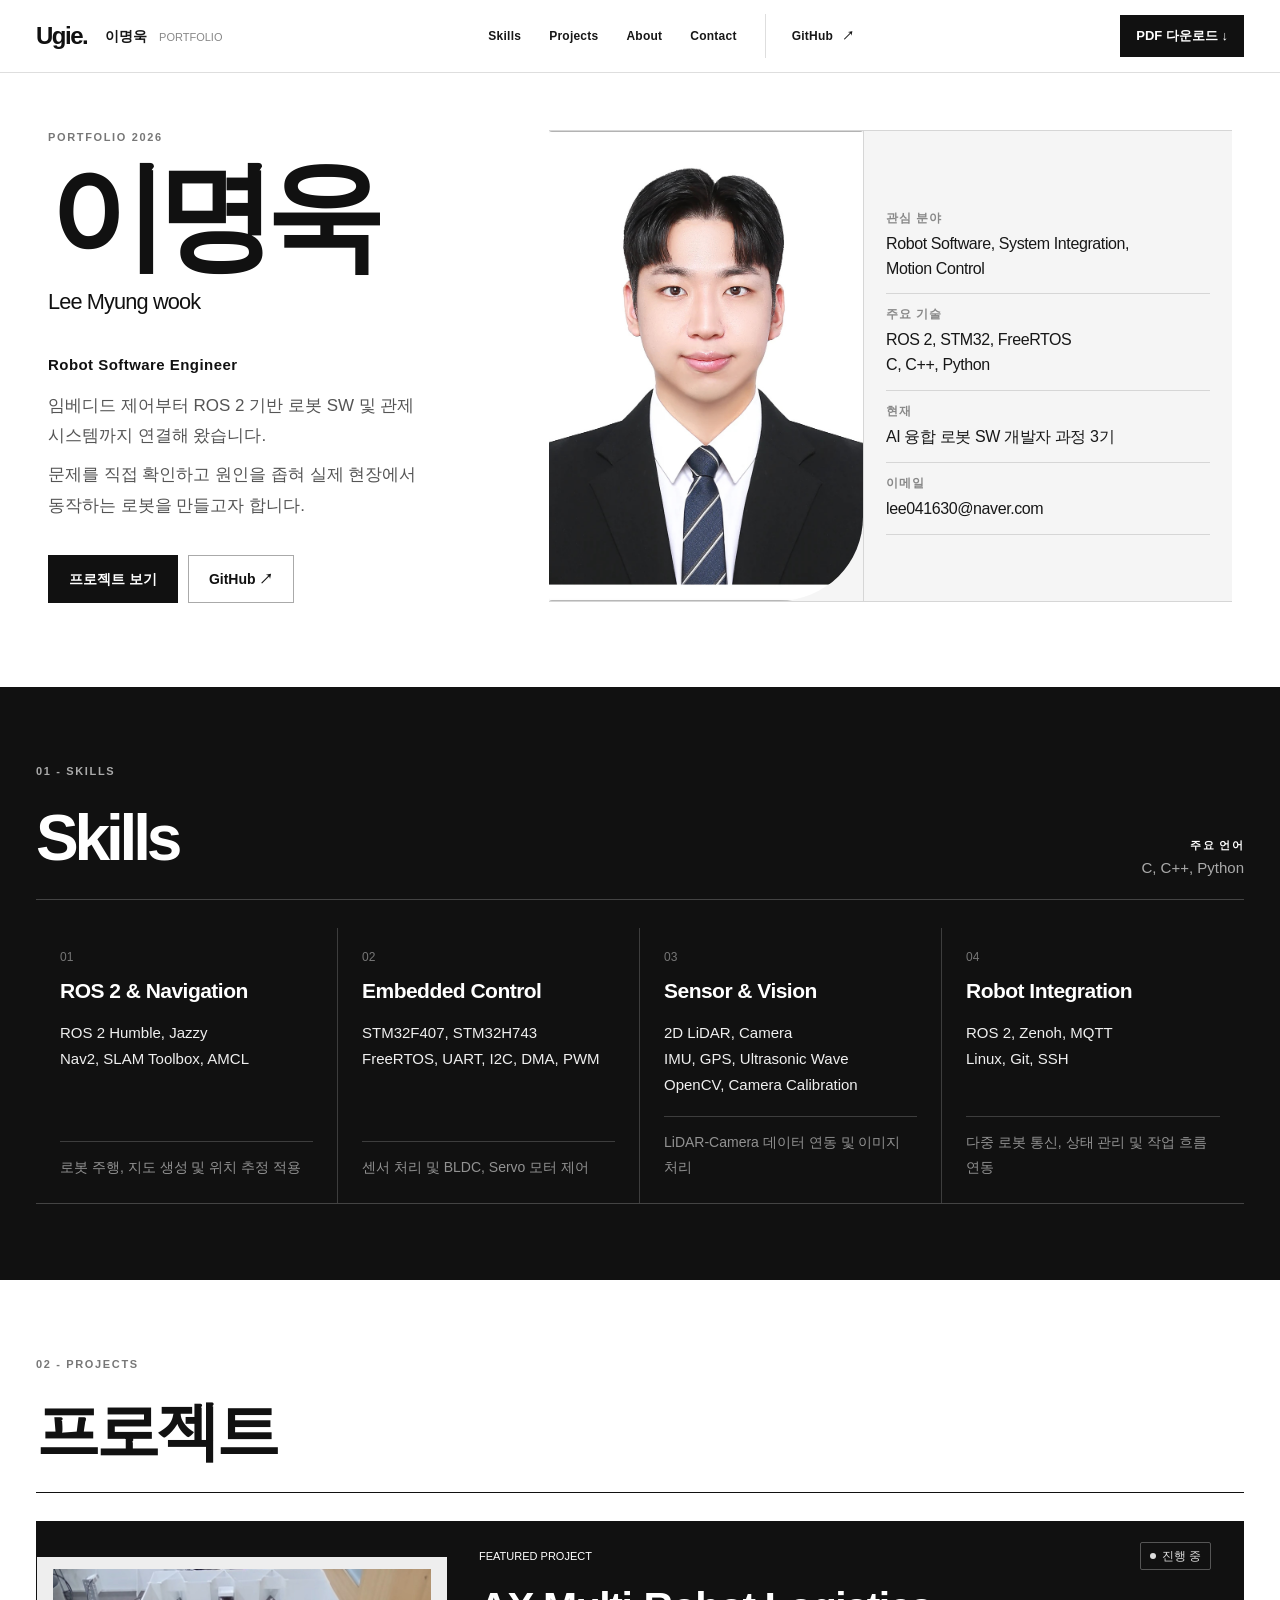
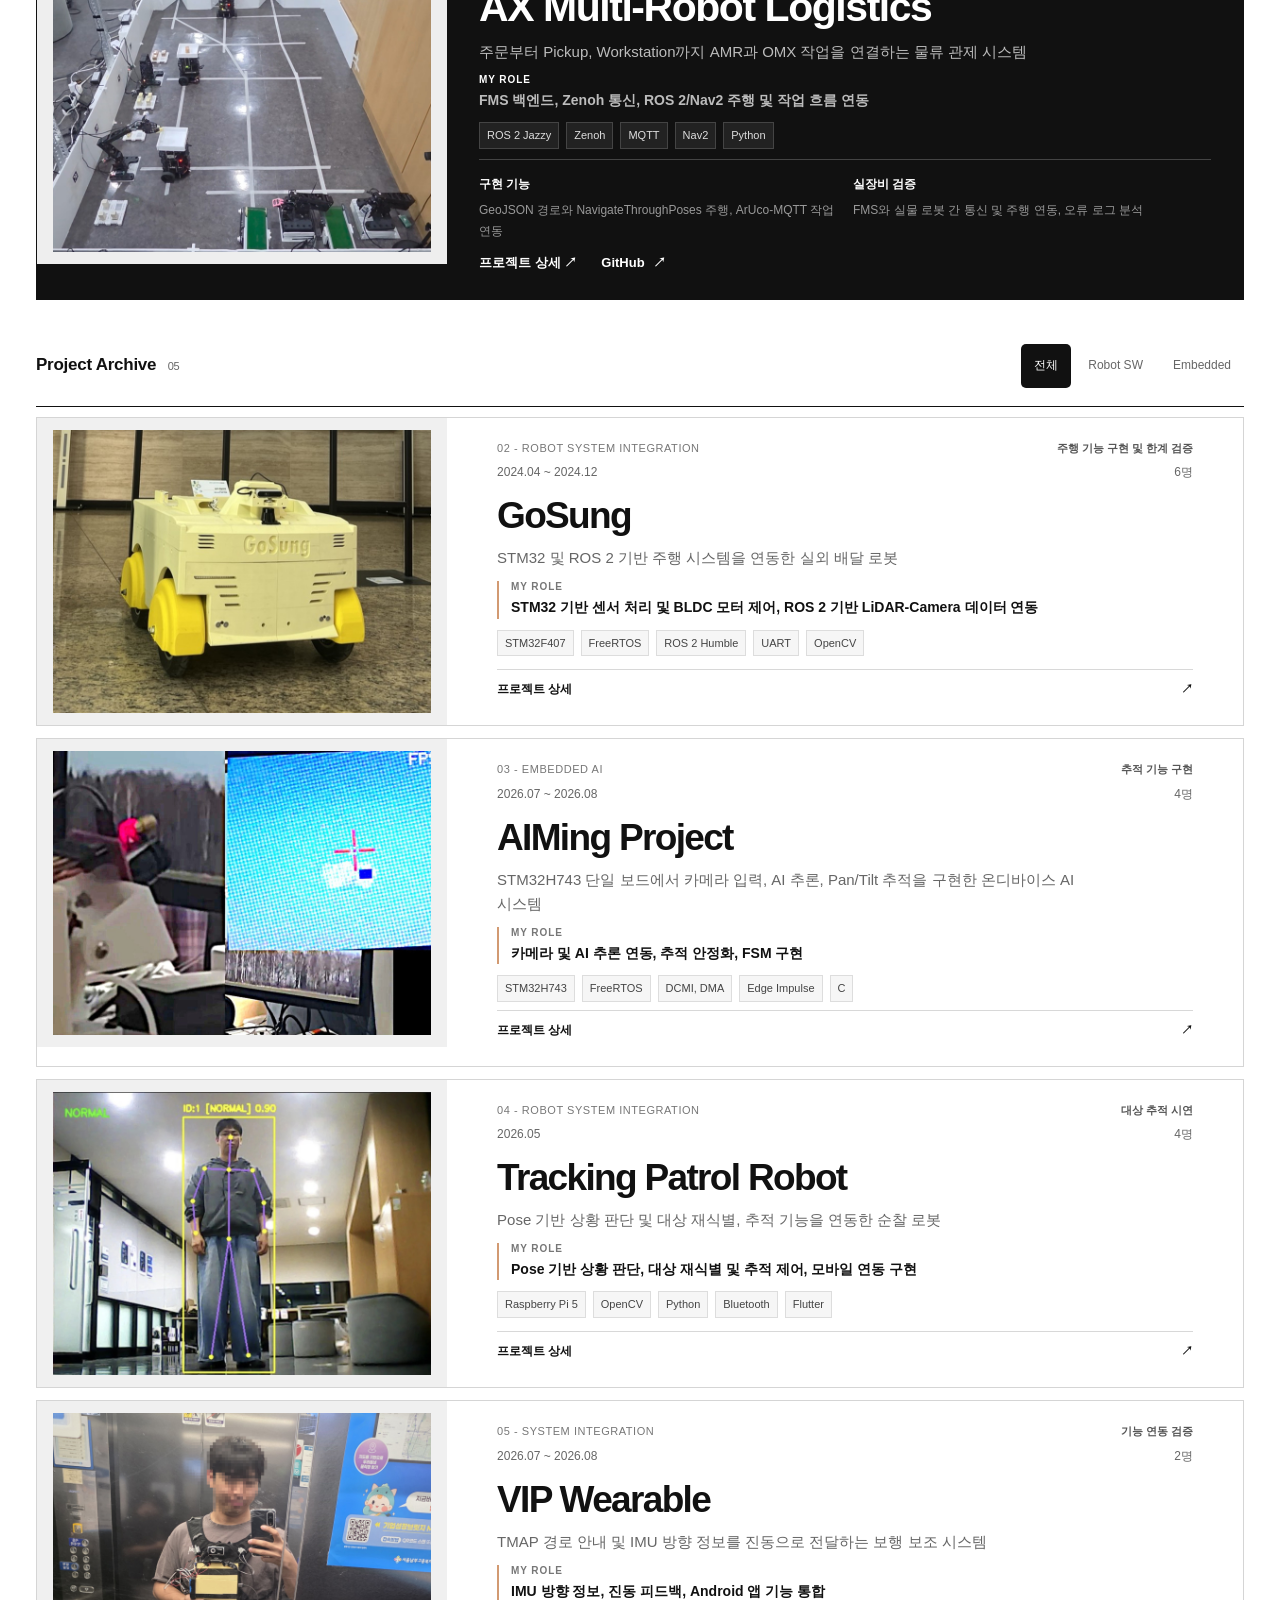
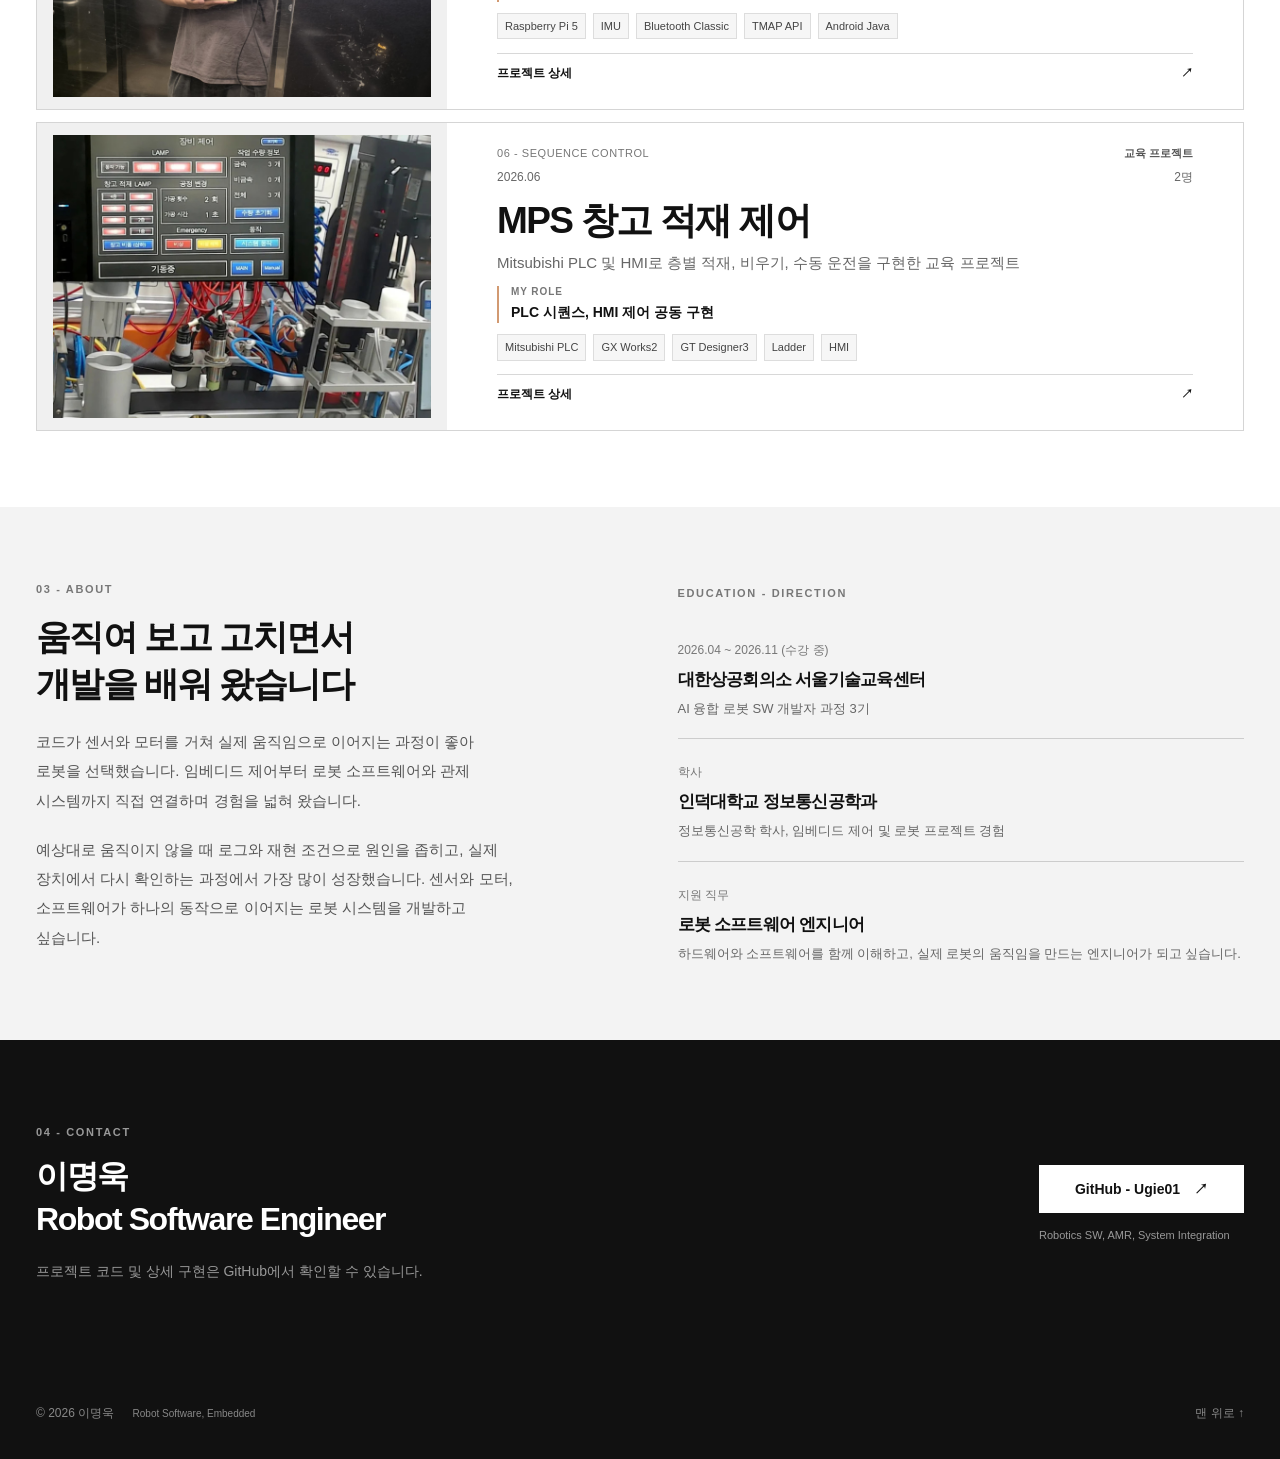
==== commit 737176c1: "style: 프로젝트 관련 이미지 해상도 수정 및 스타일 수정" ====
--- a/index.html
+++ b/index.html
@@ -1,11 +1,11 @@
 <!doctype html>
-<html lang="ko"><head><meta charset="utf-8"><meta name="viewport" content="width=device-width, initial-scale=1"><title>Robot Software Engineer | 이명욱</title><meta name="description" content="직접 움직이고, 테스트하고, 고치며 로봇 시스템을 만드는 엔지니어 이명욱의 포트폴리오입니다."><meta name="theme-color" content="#ffffff"><meta property="og:type" content="website"><meta property="og:title" content="Robot Software Engineer | 이명욱"><meta property="og:description" content="직접 움직이고, 테스트하고, 고치며 로봇 시스템을 만드는 엔지니어 이명욱의 포트폴리오입니다."><link rel="icon" href="assets/favicon.svg" type="image/svg+xml"><link rel="stylesheet" href="style.css?v=20261005pdf2"><script src="script.js?v=20260920c" defer></script></head><body class="home-page">
-<a class="skip-link" href="#main">본문으로 바로가기</a><header class="site-header"><nav class="container nav" aria-label="주 메뉴"><a class="brand" href="#home" aria-label="이명욱 포트폴리오 홈"><span class="brand-mark">Ugie<span>.</span></span><span class="brand-name">이명욱 <span>PORTFOLIO</span></span></a><button class="menu-toggle" type="button" aria-controls="nav-links" aria-expanded="false">메뉴 <span aria-hidden="true">☰</span></button><div class="nav-links" id="nav-links"><a href="#skills">Skills</a><a href="#projects">Projects</a><a href="#about">About</a><a href="#contact">Contact</a><a class="nav-github" href="https://github.com/Ugie01" target="_blank" rel="noopener noreferrer">GitHub <span aria-hidden="true">↗</span></a></div><a class="header-pdf" href="print.html" target="_blank" rel="noopener" aria-label="전체 포트폴리오 PDF로 저장">PDF로 저장 ↓</a></nav></header><main id="main">
+<html lang="ko"><head><meta charset="utf-8"><meta name="viewport" content="width=device-width, initial-scale=1"><title>Robot Software Engineer | 이명욱</title><meta name="description" content="직접 움직이고, 테스트하고, 고치며 로봇 시스템을 만드는 엔지니어 이명욱의 포트폴리오입니다."><meta name="theme-color" content="#ffffff"><meta property="og:type" content="website"><meta property="og:title" content="Robot Software Engineer | 이명욱"><meta property="og:description" content="직접 움직이고, 테스트하고, 고치며 로봇 시스템을 만드는 엔지니어 이명욱의 포트폴리오입니다."><link rel="icon" href="assets/favicon.svg" type="image/svg+xml"><link rel="stylesheet" href="style.css?v=20261017covers"><script src="script.js?v=20260920c" defer></script></head><body class="home-page">
+<a class="skip-link" href="#main">본문으로 바로가기</a><header class="site-header"><nav class="container nav" aria-label="주 메뉴"><a class="brand" href="#home" aria-label="이명욱 포트폴리오 홈"><span class="brand-mark">Ugie<span>.</span></span><span class="brand-name">이명욱 <span>PORTFOLIO</span></span></a><button class="menu-toggle" type="button" aria-controls="nav-links" aria-expanded="false">메뉴 <span aria-hidden="true">☰</span></button><div class="nav-links" id="nav-links"><a href="#skills">Skills</a><a href="#projects">Projects</a><a href="#about">About</a><a href="#contact">Contact</a><a class="nav-github" href="https://github.com/Ugie01" target="_blank" rel="noopener noreferrer">GitHub <span aria-hidden="true">↗</span></a></div><a class="header-pdf" href="assets/downloads/Lee_Myungwook_Robot_SW_Portfolio.pdf" download="Lee_Myungwook_Robot_SW_Portfolio.pdf" aria-label="전체 포트폴리오 세로 PDF 다운로드">PDF 다운로드 ↓</a></nav></header><main id="main">
 <section class="hero container" id="home"><div class="hero-copy"><p class="eyebrow">PORTFOLIO 2026</p><h1>이명욱</h1><p class="hero-name-en">Lee Myung wook</p><p class="hero-position">Robot Software Engineer</p><p class="hero-description"><span>임베디드 제어부터 ROS 2 기반 로봇 SW 및 관제 시스템까지 연결해 왔습니다.</span><span>문제를 직접 확인하고 원인을 좁혀 실제 현장에서 동작하는 로봇을 만들고자 합니다.</span></p><div class="hero-actions"><a class="button button-primary" href="#projects">프로젝트 보기</a><a class="button button-secondary" href="https://github.com/Ugie01" target="_blank" rel="noopener noreferrer">GitHub ↗</a></div></div>
-<div class="hero-profile"><figure class="hero-portrait"><div class="portrait-frame"><img src="assets/portfolio-images/portrait.webp" alt="로봇 소프트웨어 엔지니어 이명욱" width="900" height="1167" decoding="async"></div></figure><dl class="profile-facts"><div><dt>관심 분야</dt><dd>Robot Software, System Integration,<br>Motion Control</dd></div><div><dt>주요 기술</dt><dd>ROS 2, STM32, FreeRTOS<br>C, C++, Python</dd></div><div><dt>현재</dt><dd>AI 융합 로봇 SW 개발자 과정 3기</dd></div><div><dt>이메일</dt><dd>lee041630@naver.com</dd></div></dl></div></section>
+<div class="hero-profile"><figure class="hero-portrait"><div class="portrait-frame"><img src="assets/portfolio-images/portrait.jpg" alt="로봇 소프트웨어 엔지니어 이명욱" width="900" height="1167" decoding="async"></div></figure><dl class="profile-facts"><div><dt>관심 분야</dt><dd>Robot Software, System Integration,<br>Motion Control</dd></div><div><dt>주요 기술</dt><dd>ROS 2, STM32, FreeRTOS<br>C, C++, Python</dd></div><div><dt>현재</dt><dd>AI 융합 로봇 SW 개발자 과정 3기</dd></div><div><dt>이메일</dt><dd>lee041630@naver.com</dd></div></dl></div></section>
 <section class="section container" id="skills"><div class="section-head"><div><p class="eyebrow">01 - SKILLS</p><h2>Skills</h2></div><p class="skills-language"><strong>주요 언어</strong><br>C, C++, Python</p></div><div class="skill-grid"><article class="skill-group"><span class="skill-no">01</span><h3>ROS 2 & Navigation</h3><p>ROS 2 Humble, Jazzy<br>Nav2, SLAM Toolbox, AMCL</p><p class="skill-context">로봇 주행, 지도 생성 및 위치 추정 적용</p></article><article class="skill-group"><span class="skill-no">02</span><h3>Embedded Control</h3><p>STM32F407, STM32H743<br>FreeRTOS, UART, I2C, DMA, PWM</p><p class="skill-context">센서 처리 및 BLDC, Servo 모터 제어</p></article><article class="skill-group"><span class="skill-no">03</span><h3>Sensor & Vision</h3><p>2D LiDAR, Camera<br>IMU, GPS, Ultrasonic Wave<br>OpenCV, Camera Calibration</p><p class="skill-context">LiDAR-Camera 데이터 연동 및 이미지 처리</p></article><article class="skill-group"><span class="skill-no">04</span><h3>Robot Integration</h3><p>ROS 2, Zenoh, MQTT<br>Linux, Git, SSH</p><p class="skill-context">다중 로봇 통신, 상태 관리 및 작업 흐름 연동</p></article></div></section>
 <section class="section container" id="projects"><div class="section-head"><div><p class="eyebrow">02 - PROJECTS</p><h2>프로젝트</h2></div></div><article class="featured"><a class="featured-visual featured-photo" href="projects/fms.html" aria-label="AX Multi-Robot Logistics 프로젝트 상세"><img src="assets/portfolio-images/fms-operation-wide.jpg" alt="물류 작업 공간에 배치된 이동 로봇 3대와 로봇팔" width="1010" height="1212" loading="eager" decoding="async"></a><div class="featured-content"><p class="feature-top"><span>FEATURED PROJECT</span><span class="status"><span class="small-dot"></span>진행 중</span></p><h3>AX Multi-Robot Logistics</h3><p>주문부터 Pickup, Workstation까지 AMR과 OMX 작업을 연결하는 물류 관제 시스템</p><p class="featured-role"><span>MY ROLE</span>FMS 백엔드, Zenoh 통신, ROS 2/Nav2 주행 및 작업 흐름 연동</p><ul class="tags" aria-label="사용 기술"><li>ROS 2 Jazzy</li><li>Zenoh</li><li>MQTT</li><li>Nav2</li><li>Python</li></ul><div class="feature-scope"><div><strong>구현 기능</strong><p>GeoJSON 경로와 NavigateThroughPoses 주행, ArUco-MQTT 작업 연동</p></div><div><strong>실장비 검증</strong><p>FMS와 실물 로봇 간 통신 및 주행 연동, 오류 로그 분석</p></div></div><div class="feature-links"><a class="text-link" href="projects/fms.html">프로젝트 상세 ↗</a><a class="text-link" href="https://github.com/E1I6-Logistics/Logistics_FMS" target="_blank" rel="noopener noreferrer">GitHub <span aria-hidden="true">↗</span></a></div></div></article>
-<div class="projects-toolbar"><h3>Project Archive <span>05</span></h3><div class="filters" role="group" aria-label="프로젝트 분야 필터" hidden><button type="button" data-filter="all" aria-pressed="true">전체</button><button type="button" data-filter="robot" aria-pressed="false">Robot SW</button><button type="button" data-filter="embedded" aria-pressed="false">Embedded</button></div></div><p class="sr-only" id="filter-status" role="status" aria-live="polite"></p><div class="project-grid"><article class="project-card" data-category="robot"><a class="project-image" style="--thumb:url('assets/portfolio-images/gosung-cover.jpg')" href="projects/gosung.html" aria-label="GoSung 프로젝트 상세"><img src="assets/portfolio-images/gosung-cover.jpg" alt="완성된 GoSung 4륜 로봇" width="1200" height="800" loading="lazy" decoding="async"></a><div class="card-body"><p class="card-index">02 - ROBOT SYSTEM INTEGRATION<span class="card-state">주행 기능 구현 및 한계 검증</span></p><p class="card-meta">2024.04 ~ 2024.12<span>6명</span></p><h3><a href="projects/gosung.html">GoSung</a></h3><p class="card-summary">STM32 및 ROS 2 기반 주행 시스템을 연동한 실외 배달 로봇</p><p class="card-role"><span>MY ROLE</span>STM32 기반 센서 처리 및 BLDC 모터 제어, ROS 2 기반 LiDAR-Camera 데이터 연동</p><ul class="tags" aria-label="사용 기술"><li>STM32F407</li><li>FreeRTOS</li><li>ROS 2 Humble</li><li>UART</li><li>OpenCV</li></ul><a class="card-more" href="projects/gosung.html">프로젝트 상세 <span aria-hidden="true">↗</span></a></div></article><article class="project-card" data-category="embedded"><a class="project-image" style="--thumb:url('assets/portfolio-images/aiming-cover.webp')" href="projects/aiming.html" aria-label="AIMing Project 프로젝트 상세"><img src="assets/portfolio-images/aiming-cover.webp" alt="AIMing 시연 영상에서 추출한 대표 프레임" width="1200" height="800" loading="lazy" decoding="async"></a><div class="card-body"><p class="card-index">03 - EMBEDDED AI<span class="card-state">추적 기능 구현</span></p><p class="card-meta">2026.07 ~ 2026.08<span>4명</span></p><h3><a href="projects/aiming.html">AIMing Project</a></h3><p class="card-summary">STM32H743 단일 보드에서 카메라 입력, AI 추론, Pan/Tilt 추적을 구현한 온디바이스 AI 시스템</p><p class="card-role"><span>MY ROLE</span>카메라 및 AI 추론 연동, 추적 안정화, FSM 구현</p><ul class="tags" aria-label="사용 기술"><li>STM32H743</li><li>FreeRTOS</li><li>DCMI, DMA</li><li>Edge Impulse</li><li>C</li></ul><a class="card-more" href="projects/aiming.html">프로젝트 상세 <span aria-hidden="true">↗</span></a></div></article><article class="project-card" data-category="robot"><a class="project-image" style="--thumb:url('assets/portfolio-images/tracking-cover.webp')" href="projects/tracking.html" aria-label="Tracking Patrol Robot 프로젝트 상세"><img src="assets/portfolio-images/tracking-cover.webp" alt="인물 Pose와 추적 박스를 표시한 시연 화면" width="1200" height="800" loading="lazy" decoding="async"></a><div class="card-body"><p class="card-index">04 - ROBOT SYSTEM INTEGRATION<span class="card-state">대상 추적 시연</span></p><p class="card-meta">2026.05<span>4명</span></p><h3><a href="projects/tracking.html">Tracking Patrol Robot</a></h3><p class="card-summary">Pose 기반 상황 판단 및 대상 재식별, 추적 기능을 연동한 순찰 로봇</p><p class="card-role"><span>MY ROLE</span>Pose 기반 상황 판단, 대상 재식별 및 추적 제어, 모바일 연동 구현</p><ul class="tags" aria-label="사용 기술"><li>Raspberry Pi 5</li><li>OpenCV</li><li>Python</li><li>Bluetooth</li><li>Flutter</li></ul><a class="card-more" href="projects/tracking.html">프로젝트 상세 <span aria-hidden="true">↗</span></a></div></article><article class="project-card" data-category="embedded"><a class="project-image" style="--thumb:url('assets/portfolio-images/vip-cover.jpg')" href="projects/vip.html" aria-label="VIP Wearable 프로젝트 상세"><img src="assets/portfolio-images/vip-cover.jpg" alt="얼굴을 모자이크한 VIP Wearable 착용 사진" width="1200" height="800" loading="lazy" decoding="async"></a><div class="card-body"><p class="card-index">05 - SYSTEM INTEGRATION<span class="card-state">기능 연동 검증</span></p><p class="card-meta">2026.07 ~ 2026.08<span>2명</span></p><h3><a href="projects/vip.html">VIP Wearable</a></h3><p class="card-summary">TMAP 경로 안내 및 IMU 방향 정보를 진동으로 전달하는 보행 보조 시스템</p><p class="card-role"><span>MY ROLE</span>IMU 방향 정보, 진동 피드백, Android 앱 기능 통합</p><ul class="tags" aria-label="사용 기술"><li>Raspberry Pi 5</li><li>IMU</li><li>Bluetooth Classic</li><li>TMAP API</li><li>Android Java</li></ul><a class="card-more" href="projects/vip.html">프로젝트 상세 <span aria-hidden="true">↗</span></a></div></article><article class="project-card" data-category="embedded"><a class="project-image" href="projects/plc.html" style="--thumb:url('assets/portfolio-images/plc-demo.webp')" aria-label="MPS 창고 적재 제어 프로젝트 상세"><img src="assets/portfolio-images/plc-demo.webp" alt="MPS 트레이너와 HMI의 동작 장면" width="1200" height="800" loading="lazy" decoding="async"></a><div class="card-body"><p class="card-index">06 - SEQUENCE CONTROL<span class="card-state">교육 프로젝트</span></p><p class="card-meta">2026.06<span>2명</span></p><h3><a href="projects/plc.html">MPS 창고 적재 제어</a></h3><p class="card-summary">Mitsubishi PLC 및 HMI로 층별 적재, 비우기, 수동 운전을 구현한 교육 프로젝트</p><p class="card-role"><span>MY ROLE</span>PLC 시퀀스, HMI 제어 공동 구현</p><ul class="tags" aria-label="사용 기술"><li>Mitsubishi PLC</li><li>GX Works2</li><li>GT Designer3</li><li>Ladder</li><li>HMI</li></ul><a class="card-more" href="projects/plc.html">프로젝트 상세 <span aria-hidden="true">↗</span></a></div></article></div>
+<div class="projects-toolbar"><h3>Project Archive <span>05</span></h3><div class="filters" role="group" aria-label="프로젝트 분야 필터" hidden><button type="button" data-filter="all" aria-pressed="true">전체</button><button type="button" data-filter="robot" aria-pressed="false">Robot SW</button><button type="button" data-filter="embedded" aria-pressed="false">Embedded</button></div></div><p class="sr-only" id="filter-status" role="status" aria-live="polite"></p><div class="project-grid"><article class="project-card" data-category="robot"><a class="project-image" style="--thumb:url('assets/portfolio-images/gosung-cover.jpg')" href="projects/gosung.html" aria-label="GoSung 프로젝트 상세"><img src="assets/portfolio-images/gosung-cover.jpg" alt="완성된 GoSung 4륜 로봇" width="1200" height="800" loading="lazy" decoding="async"></a><div class="card-body"><p class="card-index">02 - ROBOT SYSTEM INTEGRATION<span class="card-state">주행 기능 구현 및 한계 검증</span></p><p class="card-meta">2024.04 ~ 2024.12<span>6명</span></p><h3><a href="projects/gosung.html">GoSung</a></h3><p class="card-summary">STM32 및 ROS 2 기반 주행 시스템을 연동한 실외 배달 로봇</p><p class="card-role"><span>MY ROLE</span>STM32 기반 센서 처리 및 BLDC 모터 제어, ROS 2 기반 LiDAR-Camera 데이터 연동</p><ul class="tags" aria-label="사용 기술"><li>STM32F407</li><li>FreeRTOS</li><li>ROS 2 Humble</li><li>UART</li><li>OpenCV</li></ul><a class="card-more" href="projects/gosung.html">프로젝트 상세 <span aria-hidden="true">↗</span></a></div></article><article class="project-card" data-category="embedded"><a class="project-image" style="--thumb:url('assets/portfolio-images/aiming-cover.jpg')" href="projects/aiming.html" aria-label="AIMing Project 프로젝트 상세"><img src="assets/portfolio-images/aiming-cover.jpg" alt="AIMing 시연 영상에서 추출한 대표 프레임" width="1200" height="800" loading="lazy" decoding="async"></a><div class="card-body"><p class="card-index">03 - EMBEDDED AI<span class="card-state">추적 기능 구현</span></p><p class="card-meta">2026.07 ~ 2026.08<span>4명</span></p><h3><a href="projects/aiming.html">AIMing Project</a></h3><p class="card-summary">STM32H743 단일 보드에서 카메라 입력, AI 추론, Pan/Tilt 추적을 구현한 온디바이스 AI 시스템</p><p class="card-role"><span>MY ROLE</span>카메라 및 AI 추론 연동, 추적 안정화, FSM 구현</p><ul class="tags" aria-label="사용 기술"><li>STM32H743</li><li>FreeRTOS</li><li>DCMI, DMA</li><li>Edge Impulse</li><li>C</li></ul><a class="card-more" href="projects/aiming.html">프로젝트 상세 <span aria-hidden="true">↗</span></a></div></article><article class="project-card" data-category="robot"><a class="project-image" style="--thumb:url('assets/portfolio-images/tracking-cover.jpg')" href="projects/tracking.html" aria-label="Tracking Patrol Robot 프로젝트 상세"><img src="assets/portfolio-images/tracking-cover.jpg" alt="인물 Pose와 추적 박스를 표시한 시연 화면" width="1200" height="800" loading="lazy" decoding="async"></a><div class="card-body"><p class="card-index">04 - ROBOT SYSTEM INTEGRATION<span class="card-state">대상 추적 시연</span></p><p class="card-meta">2026.05<span>4명</span></p><h3><a href="projects/tracking.html">Tracking Patrol Robot</a></h3><p class="card-summary">Pose 기반 상황 판단 및 대상 재식별, 추적 기능을 연동한 순찰 로봇</p><p class="card-role"><span>MY ROLE</span>Pose 기반 상황 판단, 대상 재식별 및 추적 제어, 모바일 연동 구현</p><ul class="tags" aria-label="사용 기술"><li>Raspberry Pi 5</li><li>OpenCV</li><li>Python</li><li>Bluetooth</li><li>Flutter</li></ul><a class="card-more" href="projects/tracking.html">프로젝트 상세 <span aria-hidden="true">↗</span></a></div></article><article class="project-card" data-category="embedded"><a class="project-image project-image--portrait" style="--thumb:url('assets/portfolio-images/vip-cover.jpg')" href="projects/vip.html" aria-label="VIP Wearable 프로젝트 상세"><img src="assets/portfolio-images/vip-cover.jpg" alt="얼굴을 모자이크한 VIP Wearable 착용 사진" width="1200" height="800" loading="lazy" decoding="async"></a><div class="card-body"><p class="card-index">05 - SYSTEM INTEGRATION<span class="card-state">기능 연동 검증</span></p><p class="card-meta">2026.07 ~ 2026.08<span>2명</span></p><h3><a href="projects/vip.html">VIP Wearable</a></h3><p class="card-summary">TMAP 경로 안내 및 IMU 방향 정보를 진동으로 전달하는 보행 보조 시스템</p><p class="card-role"><span>MY ROLE</span>IMU 방향 정보, 진동 피드백, Android 앱 기능 통합</p><ul class="tags" aria-label="사용 기술"><li>Raspberry Pi 5</li><li>IMU</li><li>Bluetooth Classic</li><li>TMAP API</li><li>Android Java</li></ul><a class="card-more" href="projects/vip.html">프로젝트 상세 <span aria-hidden="true">↗</span></a></div></article><article class="project-card" data-category="embedded"><a class="project-image project-image--square" href="projects/plc.html" style="--thumb:url('assets/portfolio-images/plc-demo.jpg')" aria-label="MPS 창고 적재 제어 프로젝트 상세"><img src="assets/portfolio-images/plc-demo.jpg" alt="MPS 트레이너와 HMI의 동작 장면" width="1200" height="800" loading="lazy" decoding="async"></a><div class="card-body"><p class="card-index">06 - SEQUENCE CONTROL<span class="card-state">교육 프로젝트</span></p><p class="card-meta">2026.06<span>2명</span></p><h3><a href="projects/plc.html">MPS 창고 적재 제어</a></h3><p class="card-summary">Mitsubishi PLC 및 HMI로 층별 적재, 비우기, 수동 운전을 구현한 교육 프로젝트</p><p class="card-role"><span>MY ROLE</span>PLC 시퀀스, HMI 제어 공동 구현</p><ul class="tags" aria-label="사용 기술"><li>Mitsubishi PLC</li><li>GX Works2</li><li>GT Designer3</li><li>Ladder</li><li>HMI</li></ul><a class="card-more" href="projects/plc.html">프로젝트 상세 <span aria-hidden="true">↗</span></a></div></article></div>
 </section>
 <section class="about-section" id="about"><div class="container about-grid"><div><p class="eyebrow">03 - ABOUT</p><h2>움직여 보고 고치면서<br>개발을 배워 왔습니다</h2><p class="about-copy">코드가 센서와 모터를 거쳐 실제 움직임으로 이어지는 과정이 좋아 로봇을 선택했습니다. 임베디드 제어부터 로봇 소프트웨어와 관제 시스템까지 직접 연결하며 경험을 넓혀 왔습니다.</p><p class="about-copy">예상대로 움직이지 않을 때 로그와 재현 조건으로 원인을 좁히고, 실제 장치에서 다시 확인하는 과정에서 가장 많이 성장했습니다. 센서와 모터, 소프트웨어가 하나의 동작으로 이어지는 로봇 시스템을 개발하고 싶습니다.</p></div><div class="education"><p class="eyebrow">EDUCATION - DIRECTION</p><article><span class="education-date">2026.04 ~ 2026.11 (수강 중)</span><h3>대한상공회의소 서울기술교육센터</h3><p>AI 융합 로봇 SW 개발자 과정 3기</p></article><article><span class="education-date">학사</span><h3>인덕대학교 정보통신공학과</h3><p>정보통신공학 학사, 임베디드 제어 및 로봇 프로젝트 경험</p></article><article><span class="education-date">지원 직무</span><h3>로봇 소프트웨어 엔지니어</h3><p>하드웨어와 소프트웨어를 함께 이해하고, 실제 로봇의 움직임을 만드는 엔지니어가 되고 싶습니다.</p></article></div></div></section>
 <section class="contact-section" id="contact"><div class="container contact-inner"><div><p class="eyebrow">04 - CONTACT</p><h2>이명욱<br>Robot Software Engineer</h2><p>프로젝트 코드 및 상세 구현은 GitHub에서 확인할 수 있습니다.</p></div><div class="contact-links"><a class="button button-light" href="https://github.com/Ugie01" target="_blank" rel="noopener noreferrer">GitHub - Ugie01 <span aria-hidden="true">↗</span></a><span>Robotics SW, AMR, System Integration</span></div></div></section></main><footer class="site-footer"><div class="container footer-inner"><p>© 2026 이명욱 <span>Robot Software, Embedded</span></p><a href="#home">맨 위로 ↑</a></div></footer></body></html>
--- a/style.css
+++ b/style.css
@@ -756,7 +756,7 @@
 .home-page .featured{grid-template-columns:minmax(255px,.68fr) minmax(0,1.32fr);align-items:center}
 .home-page .featured-visual{height:310px;align-self:center}
 .home-page .featured-visual img{width:100%;height:100%;min-height:0;padding:12px;object-fit:scale-down}
-.home-page .featured-visual.featured-photo img{padding:12px;object-fit:cover;object-position:center 32%}
+.home-page .featured-visual.featured-photo img{padding:12px;object-fit:contain;object-position:center}
 .home-page .featured-content{padding:20px 32px}
 .home-page .feature-top{margin-bottom:10px}
 .home-page .featured h3{font-size:clamp(30px,3.2vw,42px);margin-bottom:4px}
@@ -767,8 +767,8 @@
 .home-page .feature-links .text-link{min-height:32px}
 .home-page .project-grid{gap:12px}
 .home-page .project-card{background:#fff;border:1px solid #d5d5d5}
-.home-page .project-image{height:310px;min-height:0;padding:12px;display:grid;place-items:center;background:#f0f0f0}
-.home-page .project-image img{position:static;inset:auto;width:100%;height:100%;padding:0;object-fit:scale-down;filter:none}
+.home-page .project-image{width:100%;min-width:0;height:360px;min-height:0;padding:12px;display:grid;grid-template-columns:minmax(0,1fr);grid-template-rows:minmax(0,1fr);place-items:center;background:#f0f0f0}
+.home-page .project-image img{position:static;inset:auto;display:block;width:100%;height:100%;min-width:0;min-height:0;max-width:100%;max-height:100%;padding:0;object-fit:contain;filter:none}
 .home-page .project-image:after{display:none}
 .detail-gallery figure{display:flex;flex-direction:column}
 .detail-gallery figure>img{display:block;width:100%;height:240px;min-height:0;object-fit:scale-down;background:#f0f0f0}
@@ -782,12 +782,8 @@
 .tracking-status-grid{grid-template-columns:repeat(3,minmax(0,1fr))}
 .tracking-distance-grid{grid-template-columns:repeat(2,minmax(0,1fr))}
 .tracking-panel{min-width:0;display:flex;flex-direction:column;background:#fff;border:1px solid #ddd}
-.tracking-media{position:relative;overflow:hidden;aspect-ratio:4/3;background:#222}
-.tracking-page .tracking-media img{display:block;position:absolute;max-width:none;min-height:0;height:auto;padding:0;object-fit:initial;filter:none}
-.tracking-page .tracking-media--normal img{inset:0;width:100%;height:100%;object-fit:cover}
-.tracking-page .tracking-media--screenshot img{width:225%;left:-62.5%;top:-32.3%}
-.tracking-page .tracking-media--horizontal img{width:250.9%;left:-13.7%;top:-59.7%}
-.tracking-page .tracking-media--vertical img{width:250.9%;left:-136.3%;top:-59.7%}
+.tracking-media{overflow:hidden;aspect-ratio:4/3;background:#222}
+.tracking-page .tracking-media img{display:block;position:static;width:100%;height:100%;min-height:0;max-width:100%;padding:0;object-fit:cover;filter:none}
 .tracking-panel-copy{display:flex;align-items:baseline;gap:12px;padding:11px 14px;min-height:48px}
 .tracking-panel-copy strong{flex:none;font-size:17px;color:#111}
 .tracking-panel-copy span{font-size:12px;line-height:1.5;color:#666}
@@ -798,7 +794,7 @@
 @media(max-width:820px){
  .home-page .featured{grid-template-columns:1fr}
  .home-page .featured-visual{height:clamp(260px,55vw,450px)}
- .home-page .project-image{height:300px}
+ .home-page .project-image{height:320px}
 }
 @media(max-width:1100px) and (min-width:821px){
  .home-page .featured{grid-template-columns:1fr}
@@ -807,13 +803,22 @@
 }
 @media(max-width:620px){
  .home-page .featured-visual{height:260px}
- .home-page .project-image{height:220px}
+ .home-page .project-image{height:clamp(260px,72vw,320px)}
  .detail-gallery{grid-template-columns:minmax(0,1fr)}
  .detail-gallery figure>img{height:220px}
  .tracking-figure-head{display:block;padding:13px 14px 10px}
  .tracking-figure-head span{display:block;margin-bottom:3px}
  .tracking-visual-grid{padding:8px;gap:8px}
  .tracking-panel-copy{padding:10px 12px}
+}
+/* Portrait and square sources need more vertical room on single-column cards. */
+@media(max-width:820px){
+ .home-page .project-image--portrait{height:clamp(380px,65vw,500px)}
+ .home-page .project-image--square{height:clamp(360px,62vw,470px)}
+}
+@media(max-width:620px){
+ .home-page .project-image--portrait{height:clamp(340px,105vw,430px)}
+ .home-page .project-image--square{height:clamp(300px,86vw,360px)}
 }
 @media(max-width:760px){
  .tracking-status-grid,.tracking-distance-grid{grid-template-columns:minmax(0,1fr)}
@@ -955,7 +960,7 @@
  .problem-steps>div+div{padding-left:0;border-left:0;border-top:1px solid var(--line)}
 }
 @media(max-width:520px){
- .detail-evidence-gallery img{height:220px;padding:8px}
+ .detail-evidence-gallery img{height:clamp(240px,72vw,320px);padding:8px}
  .detail-evidence-gallery figcaption{padding:12px 13px 14px}
  .detail-section{padding-block:34px}
  .detail-section-head{margin-bottom:19px}
@@ -968,3 +973,9 @@
  .problem-card figure img{height:220px}
  .limitations-card{grid-template-columns:1fr;gap:6px;padding:17px}
 }
+
+/* Shared 4:3 cover slot: replacement thumbnails can use one 1600 x 1200 export. */
+.home-page .featured-visual,
+.home-page .project-image,
+.home-page .project-image--portrait,
+.home-page .project-image--square{width:100%;height:auto;min-height:0;aspect-ratio:4/3}
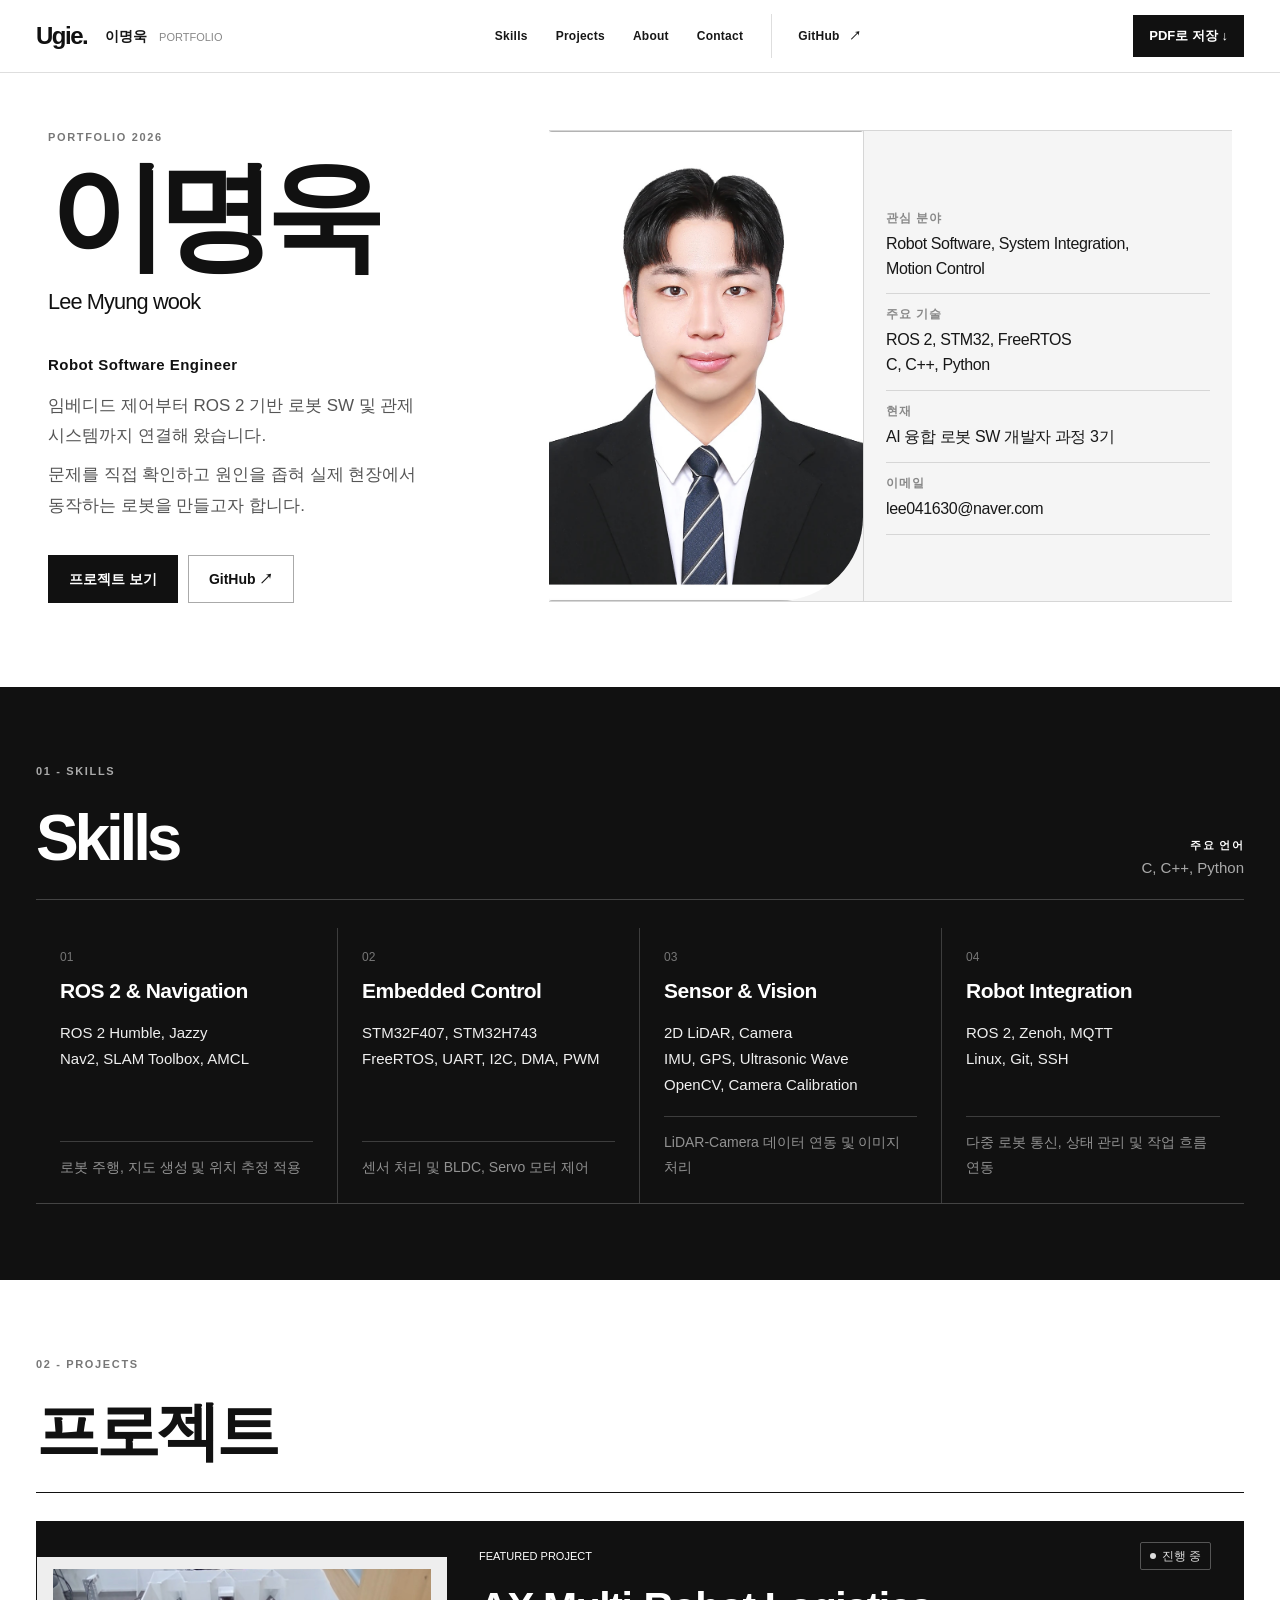
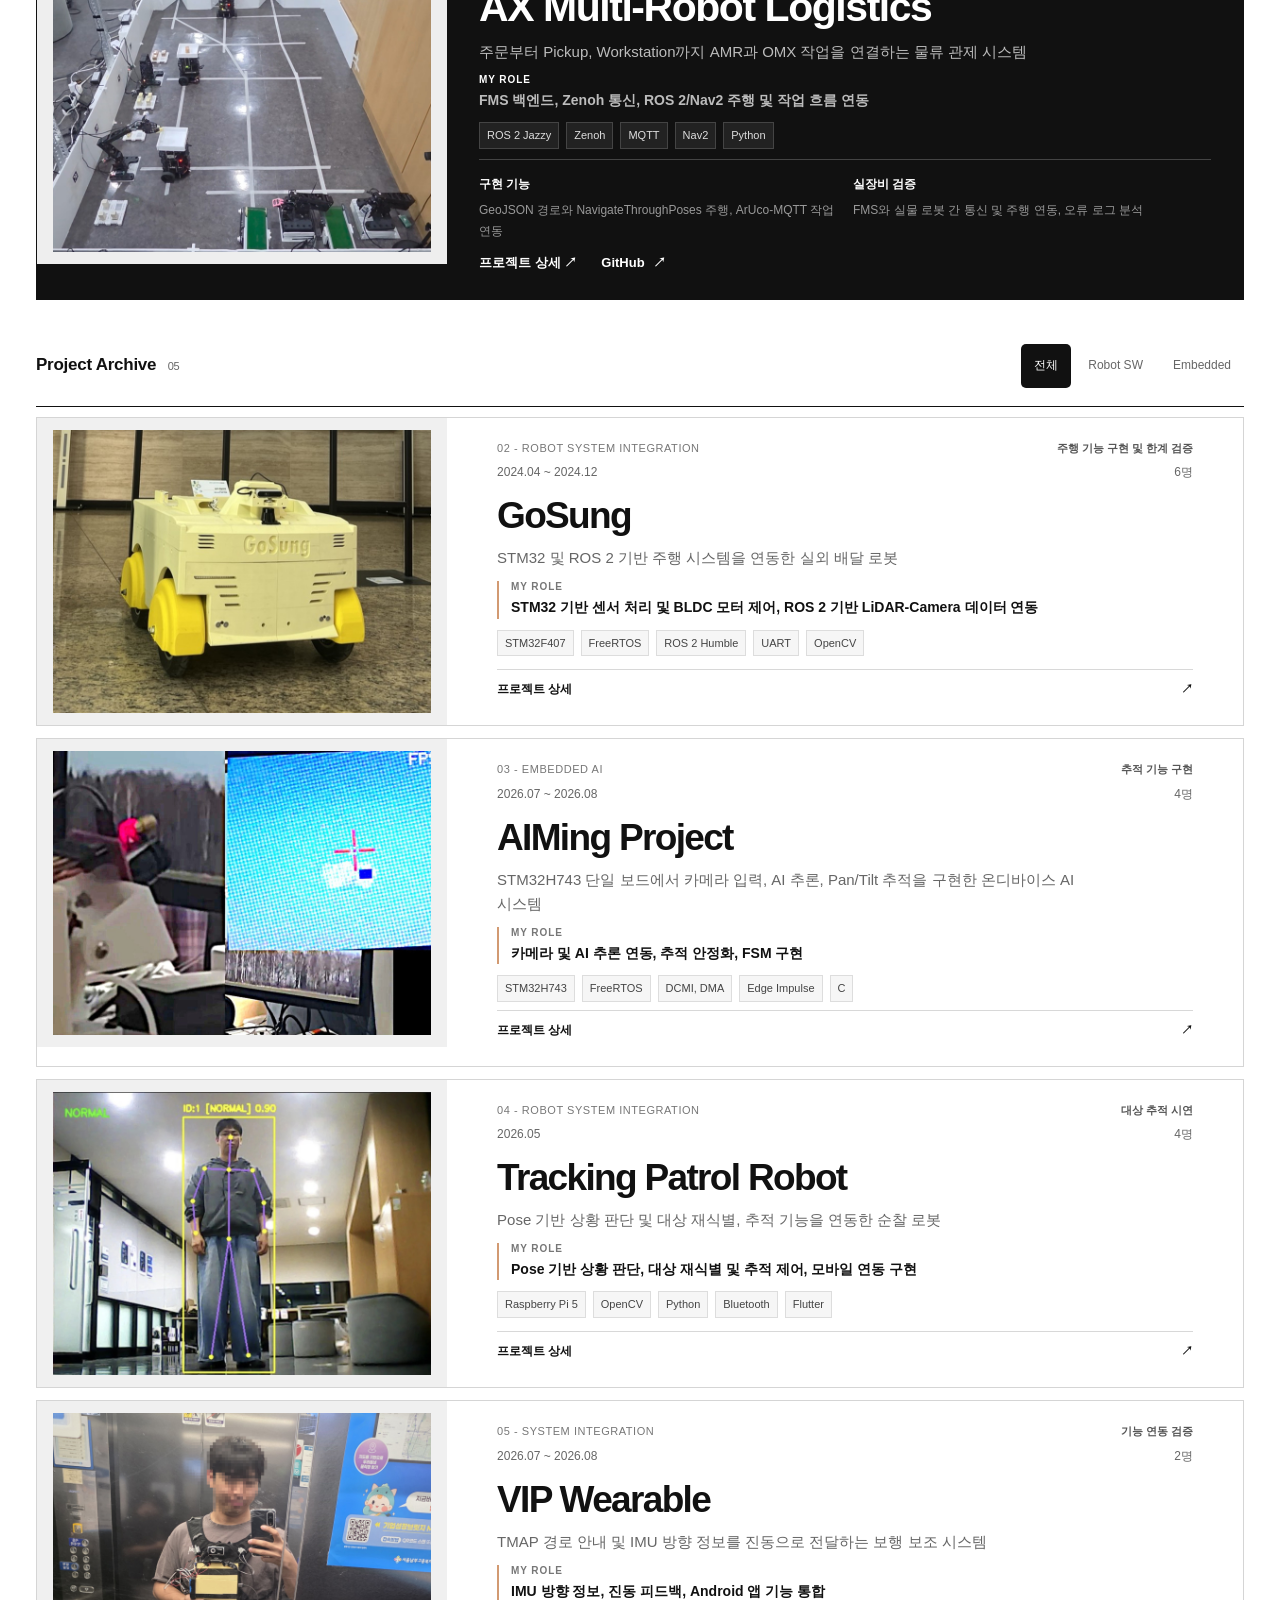
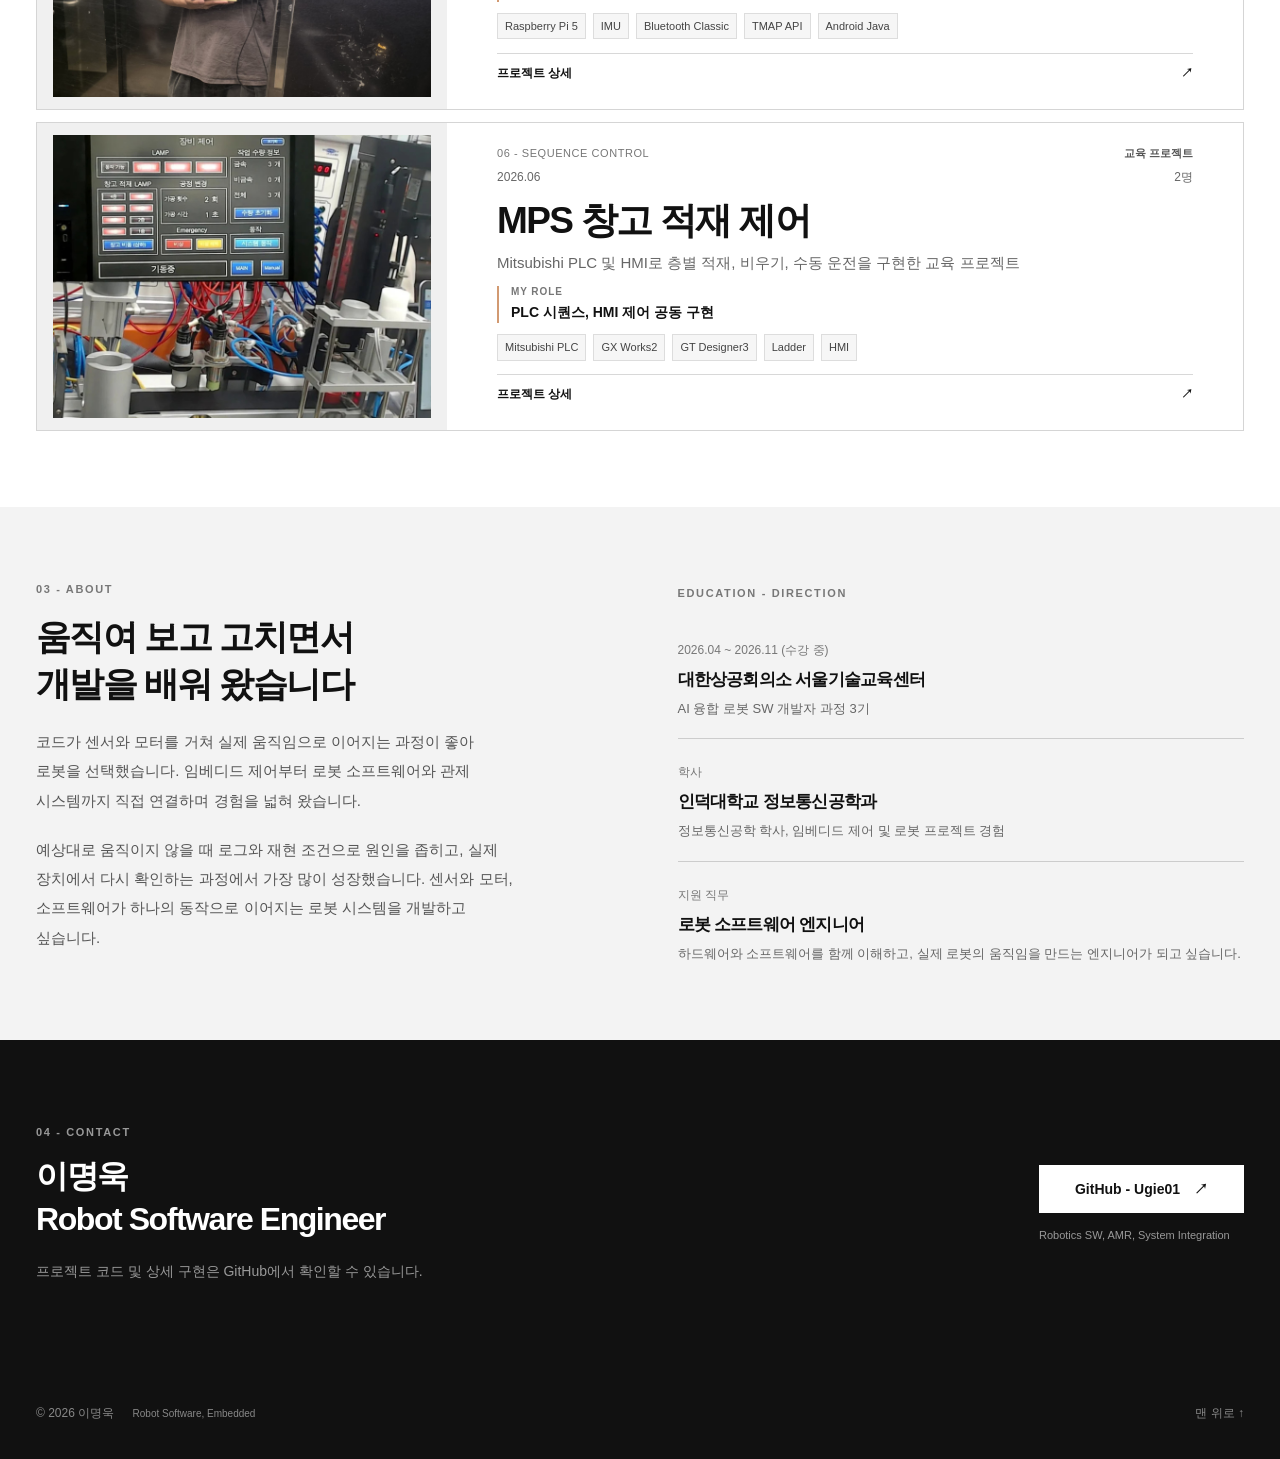
==== commit 6da8d511: "fix: pdf print 에러 해결" ====
--- a/index.html
+++ b/index.html
@@ -1,6 +1,11 @@
 <!doctype html>
 <html lang="ko"><head><meta charset="utf-8"><meta name="viewport" content="width=device-width, initial-scale=1"><title>Robot Software Engineer | 이명욱</title><meta name="description" content="직접 움직이고, 테스트하고, 고치며 로봇 시스템을 만드는 엔지니어 이명욱의 포트폴리오입니다."><meta name="theme-color" content="#ffffff"><meta property="og:type" content="website"><meta property="og:title" content="Robot Software Engineer | 이명욱"><meta property="og:description" content="직접 움직이고, 테스트하고, 고치며 로봇 시스템을 만드는 엔지니어 이명욱의 포트폴리오입니다."><link rel="icon" href="assets/favicon.svg" type="image/svg+xml"><link rel="stylesheet" href="style.css?v=20261017covers"><script src="script.js?v=20260920c" defer></script></head><body class="home-page">
-<a class="skip-link" href="#main">본문으로 바로가기</a><header class="site-header"><nav class="container nav" aria-label="주 메뉴"><a class="brand" href="#home" aria-label="이명욱 포트폴리오 홈"><span class="brand-mark">Ugie<span>.</span></span><span class="brand-name">이명욱 <span>PORTFOLIO</span></span></a><button class="menu-toggle" type="button" aria-controls="nav-links" aria-expanded="false">메뉴 <span aria-hidden="true">☰</span></button><div class="nav-links" id="nav-links"><a href="#skills">Skills</a><a href="#projects">Projects</a><a href="#about">About</a><a href="#contact">Contact</a><a class="nav-github" href="https://github.com/Ugie01" target="_blank" rel="noopener noreferrer">GitHub <span aria-hidden="true">↗</span></a></div><a class="header-pdf" href="assets/downloads/Lee_Myungwook_Robot_SW_Portfolio.pdf" download="Lee_Myungwook_Robot_SW_Portfolio.pdf" aria-label="전체 포트폴리오 세로 PDF 다운로드">PDF 다운로드 ↓</a></nav></header><main id="main">
+<a class="skip-link" href="#main">본문으로 바로가기</a><header class="site-header"><nav class="container nav" aria-label="주 메뉴"><a class="brand" href="#home" aria-label="이명욱 포트폴리오 홈"><span class="brand-mark">Ugie<span>.</span></span><span class="brand-name">이명욱 <span>PORTFOLIO</span></span></a><button class="menu-toggle" type="button" aria-controls="nav-links" aria-expanded="false">메뉴 <span aria-hidden="true">☰</span></button><div class="nav-links" id="nav-links"><a href="#skills">Skills</a><a href="#projects">Projects</a><a href="#about">About</a><a href="#contact">Contact</a><a class="nav-github" href="https://github.com/Ugie01" target="_blank" rel="noopener noreferrer">GitHub <span aria-hidden="true">↗</span></a></div><a class="header-pdf"
+   href="print.html"
+   aria-label="포트폴리오 PDF 출력 페이지">
+   PDF로 저장 ↓
+</a>
+</nav></header><main id="main">
 <section class="hero container" id="home"><div class="hero-copy"><p class="eyebrow">PORTFOLIO 2026</p><h1>이명욱</h1><p class="hero-name-en">Lee Myung wook</p><p class="hero-position">Robot Software Engineer</p><p class="hero-description"><span>임베디드 제어부터 ROS 2 기반 로봇 SW 및 관제 시스템까지 연결해 왔습니다.</span><span>문제를 직접 확인하고 원인을 좁혀 실제 현장에서 동작하는 로봇을 만들고자 합니다.</span></p><div class="hero-actions"><a class="button button-primary" href="#projects">프로젝트 보기</a><a class="button button-secondary" href="https://github.com/Ugie01" target="_blank" rel="noopener noreferrer">GitHub ↗</a></div></div>
 <div class="hero-profile"><figure class="hero-portrait"><div class="portrait-frame"><img src="assets/portfolio-images/portrait.jpg" alt="로봇 소프트웨어 엔지니어 이명욱" width="900" height="1167" decoding="async"></div></figure><dl class="profile-facts"><div><dt>관심 분야</dt><dd>Robot Software, System Integration,<br>Motion Control</dd></div><div><dt>주요 기술</dt><dd>ROS 2, STM32, FreeRTOS<br>C, C++, Python</dd></div><div><dt>현재</dt><dd>AI 융합 로봇 SW 개발자 과정 3기</dd></div><div><dt>이메일</dt><dd>lee041630@naver.com</dd></div></dl></div></section>
 <section class="section container" id="skills"><div class="section-head"><div><p class="eyebrow">01 - SKILLS</p><h2>Skills</h2></div><p class="skills-language"><strong>주요 언어</strong><br>C, C++, Python</p></div><div class="skill-grid"><article class="skill-group"><span class="skill-no">01</span><h3>ROS 2 & Navigation</h3><p>ROS 2 Humble, Jazzy<br>Nav2, SLAM Toolbox, AMCL</p><p class="skill-context">로봇 주행, 지도 생성 및 위치 추정 적용</p></article><article class="skill-group"><span class="skill-no">02</span><h3>Embedded Control</h3><p>STM32F407, STM32H743<br>FreeRTOS, UART, I2C, DMA, PWM</p><p class="skill-context">센서 처리 및 BLDC, Servo 모터 제어</p></article><article class="skill-group"><span class="skill-no">03</span><h3>Sensor & Vision</h3><p>2D LiDAR, Camera<br>IMU, GPS, Ultrasonic Wave<br>OpenCV, Camera Calibration</p><p class="skill-context">LiDAR-Camera 데이터 연동 및 이미지 처리</p></article><article class="skill-group"><span class="skill-no">04</span><h3>Robot Integration</h3><p>ROS 2, Zenoh, MQTT<br>Linux, Git, SSH</p><p class="skill-context">다중 로봇 통신, 상태 관리 및 작업 흐름 연동</p></article></div></section>
--- a/style.css
+++ b/style.css
@@ -979,3 +979,51 @@
 .home-page .project-image,
 .home-page .project-image--portrait,
 .home-page .project-image--square{width:100%;height:auto;min-height:0;aspect-ratio:4/3}
+
+
+
+/* ==========================================
+   VIP Wearable - 구현 화면 전용 레이아웃
+   다른 프로젝트에는 적용되지 않음
+   ========================================== */
+
+/* PC: 세로형 앱 이미지 36%, 시연 이미지 64% */
+body.detail-redesign .vip-evidence-gallery {
+    grid-template-columns: minmax(0, 36fr) minmax(0, 64fr);
+    gap: 16px;
+}
+
+/* 원본 비율 유지, 이미지 잘림 방지 */
+body.detail-redesign .vip-evidence-gallery img {
+    width: 100%;
+    height: 420px;
+    padding: 12px;
+    object-fit: contain;
+    object-position: center;
+}
+
+/* 태블릿: 1열 배치 */
+@media (max-width: 820px) {
+    body.detail-redesign .vip-evidence-gallery {
+        grid-template-columns: minmax(0, 1fr);
+    }
+
+    body.detail-redesign .vip-evidence-gallery figure:first-child img {
+        height: 460px;
+    }
+
+    body.detail-redesign .vip-evidence-gallery figure:last-child img {
+        height: 360px;
+    }
+}
+
+/* 모바일: 이미지 높이 개별 조정 */
+@media (max-width: 520px) {
+    body.detail-redesign .vip-evidence-gallery figure:first-child img {
+        height: 430px;
+    }
+
+    body.detail-redesign .vip-evidence-gallery figure:last-child img {
+        height: 300px;
+    }
+}
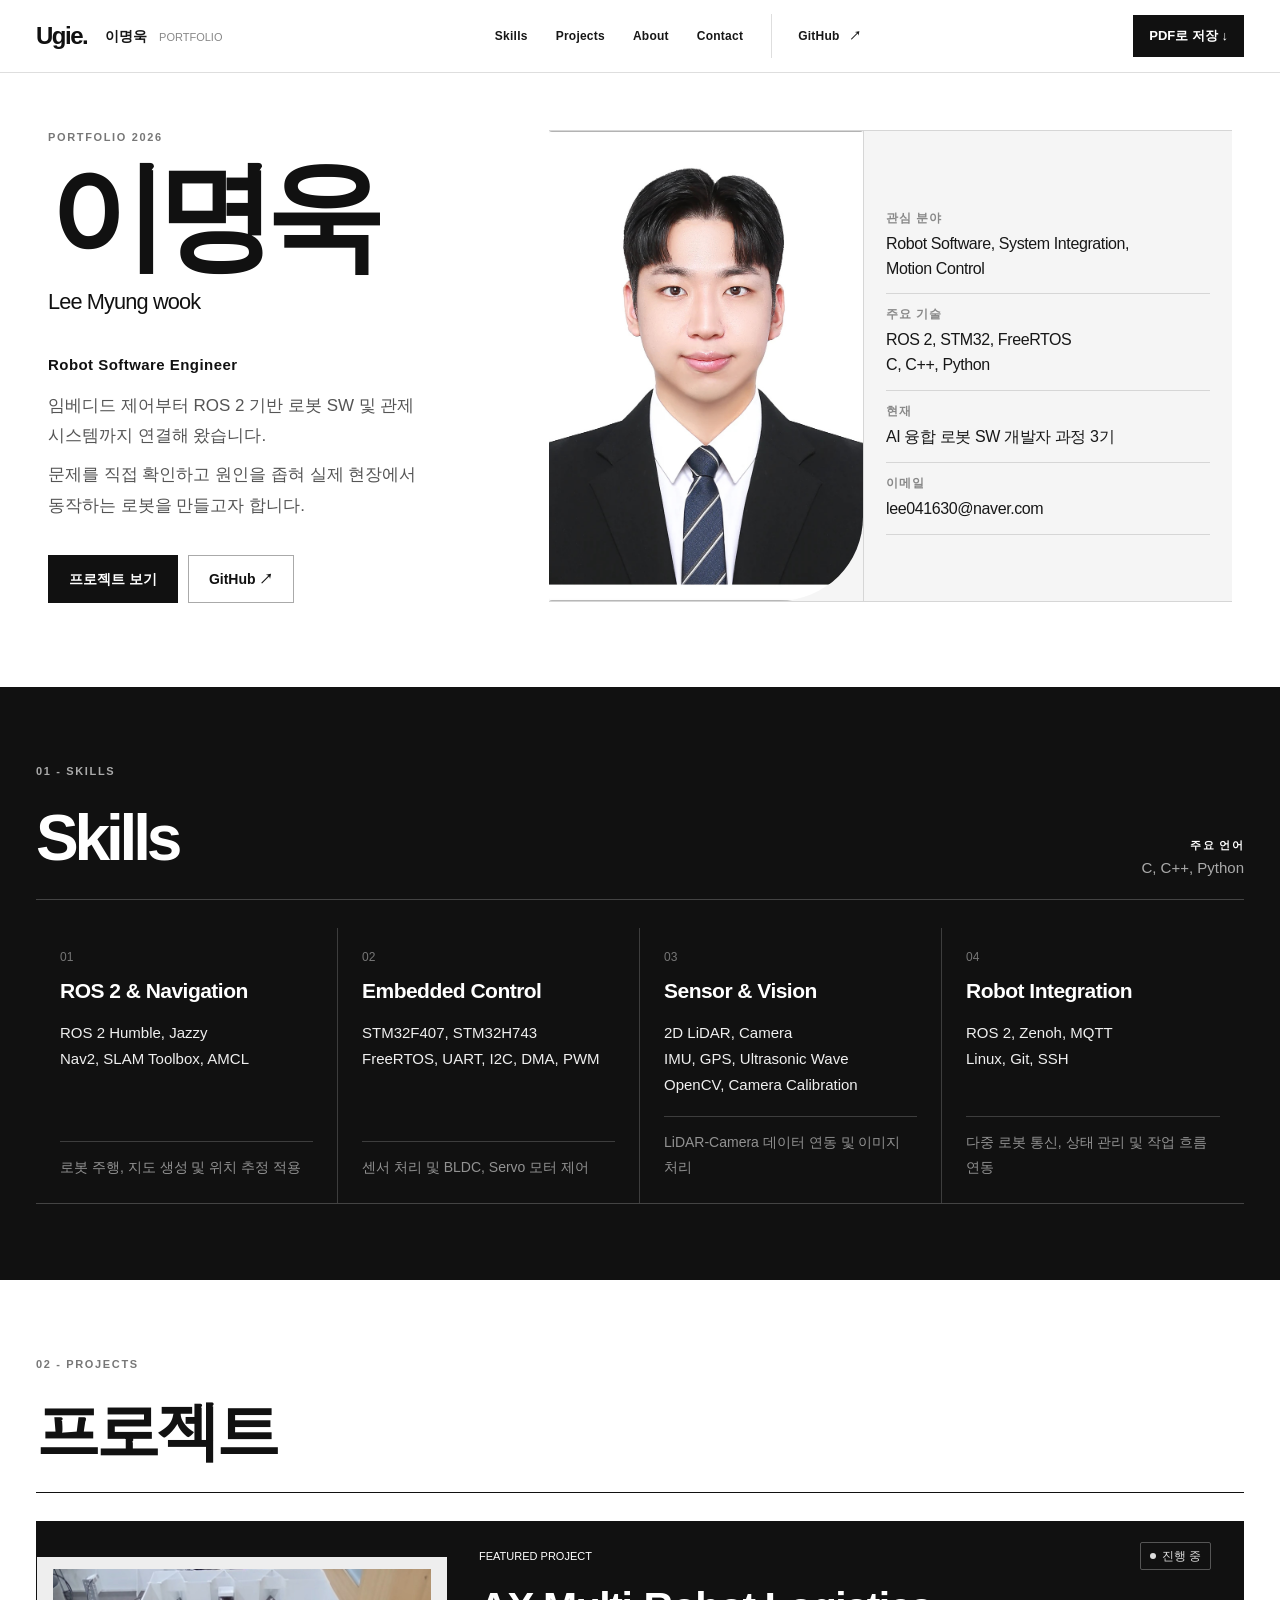
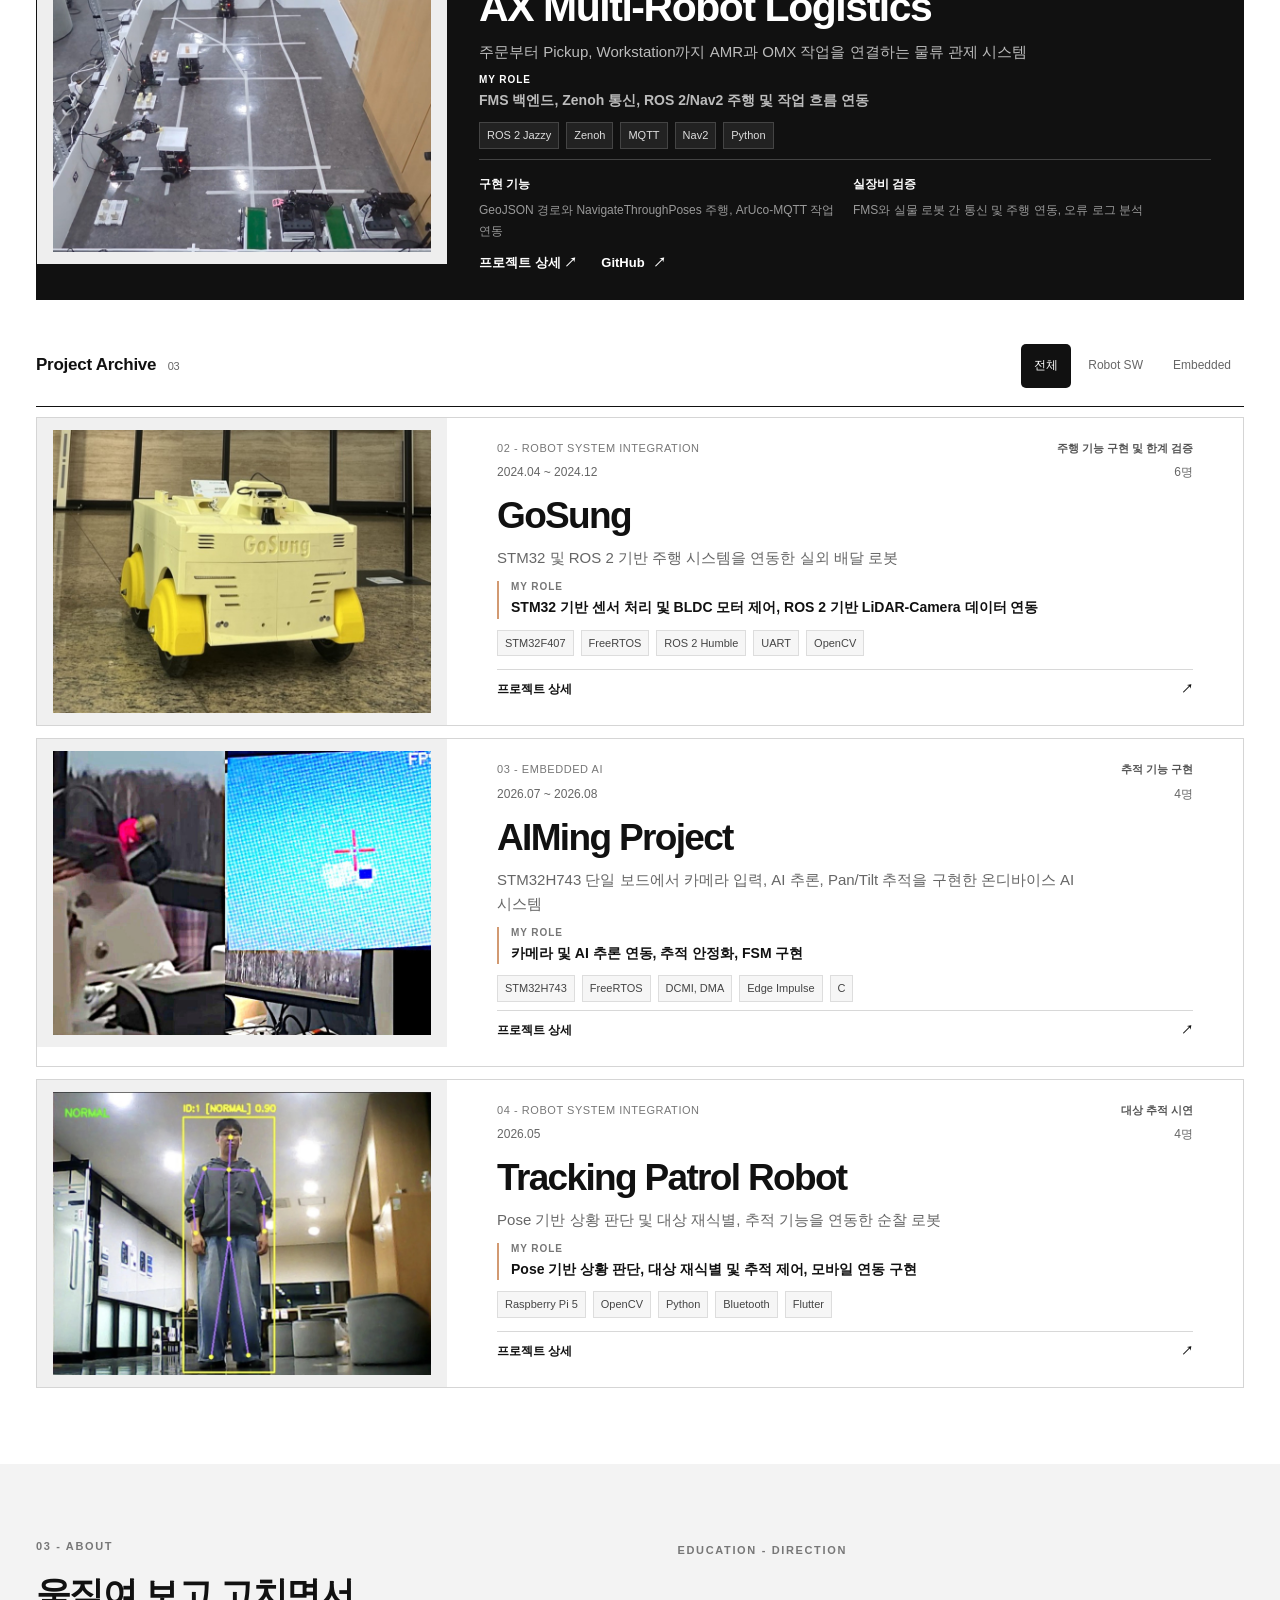
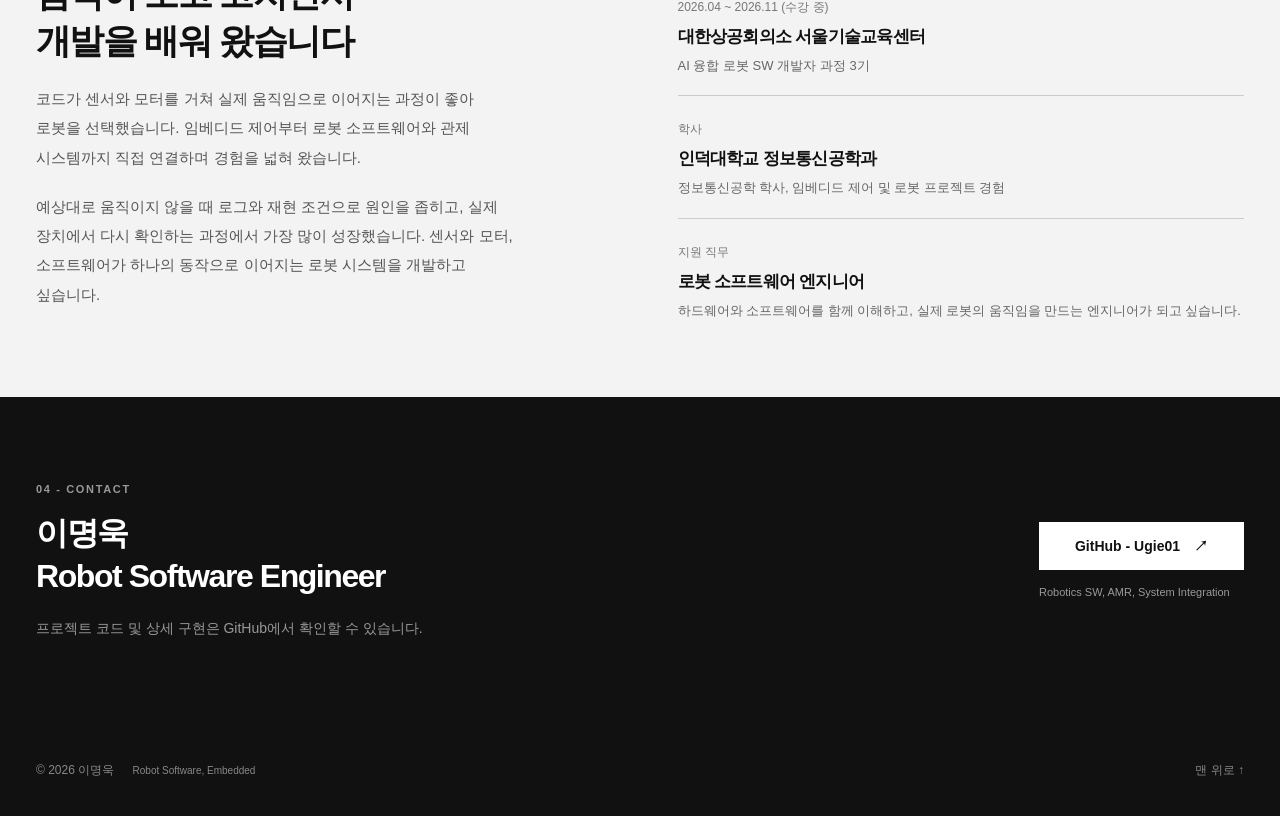
==== commit 984c4f0d: "feat: add local portfolio settings and seasonal themes" ====
--- a/index.html
+++ b/index.html
@@ -1,5 +1,5 @@
 <!doctype html>
-<html lang="ko"><head><meta charset="utf-8"><meta name="viewport" content="width=device-width, initial-scale=1"><title>Robot Software Engineer | 이명욱</title><meta name="description" content="직접 움직이고, 테스트하고, 고치며 로봇 시스템을 만드는 엔지니어 이명욱의 포트폴리오입니다."><meta name="theme-color" content="#ffffff"><meta property="og:type" content="website"><meta property="og:title" content="Robot Software Engineer | 이명욱"><meta property="og:description" content="직접 움직이고, 테스트하고, 고치며 로봇 시스템을 만드는 엔지니어 이명욱의 포트폴리오입니다."><link rel="icon" href="assets/favicon.svg" type="image/svg+xml"><link rel="stylesheet" href="style.css?v=20261017covers"><script src="script.js?v=20260920c" defer></script></head><body class="home-page">
+<html lang="ko"><head><meta charset="utf-8"><meta name="viewport" content="width=device-width, initial-scale=1"><title>Robot Software Engineer | 이명욱</title><meta name="description" content="직접 움직이고, 테스트하고, 고치며 로봇 시스템을 만드는 엔지니어 이명욱의 포트폴리오입니다."><meta name="theme-color" content="#ffffff"><meta property="og:type" content="website"><meta property="og:title" content="Robot Software Engineer | 이명욱"><meta property="og:description" content="직접 움직이고, 테스트하고, 고치며 로봇 시스템을 만드는 엔지니어 이명욱의 포트폴리오입니다."><link rel="icon" href="assets/favicon.svg" type="image/svg+xml"><link rel="stylesheet" href="style.css?v=20261024admin"><script src="script.js?v=20261024admin" defer></script></head><body class="home-page">
 <a class="skip-link" href="#main">본문으로 바로가기</a><header class="site-header"><nav class="container nav" aria-label="주 메뉴"><a class="brand" href="#home" aria-label="이명욱 포트폴리오 홈"><span class="brand-mark">Ugie<span>.</span></span><span class="brand-name">이명욱 <span>PORTFOLIO</span></span></a><button class="menu-toggle" type="button" aria-controls="nav-links" aria-expanded="false">메뉴 <span aria-hidden="true">☰</span></button><div class="nav-links" id="nav-links"><a href="#skills">Skills</a><a href="#projects">Projects</a><a href="#about">About</a><a href="#contact">Contact</a><a class="nav-github" href="https://github.com/Ugie01" target="_blank" rel="noopener noreferrer">GitHub <span aria-hidden="true">↗</span></a></div><a class="header-pdf"
    href="print.html"
    aria-label="포트폴리오 PDF 출력 페이지">
--- a/style.css
+++ b/style.css
@@ -1,9 +1,30 @@
 @charset "UTF-8";
-:root{--navy:#111;--ink:#171717;--muted:#666;--blue:#111;--line:#d8d8d8;--paper:#f3f3f3;--signal:#111;--cream:#fff;--mono:Pretendard,"Noto Sans KR","Malgun Gothic",-apple-system,BlinkMacSystemFont,"Segoe UI",sans-serif}
+:root{--navy:#111;--ink:#171717;--muted:#666;--blue:#111;--line:#d8d8d8;--paper:#f3f3f3;--signal:#111;--cream:#fff;--site-bg:#fff;--header-bg:#fff;--mono:Pretendard,"Noto Sans KR","Malgun Gothic",-apple-system,BlinkMacSystemFont,"Segoe UI",sans-serif}
+
+/* Optional palettes only change colors. Mono and PDF keep their original styling. */
+html[data-site-theme]:not([data-site-theme="mono"]) body:not(.print-view){background:var(--site-bg);color:var(--ink)}
+html[data-site-theme]:not([data-site-theme="mono"]) body:not(.print-view) :is(.site-header,.menu-toggle,.nav-links){background:var(--site-bg);border-color:var(--line)}
+html[data-site-theme]:not([data-site-theme="mono"]) body.home-page :is(.hero,.project-card){background:var(--site-bg);color:var(--ink);border-color:var(--line)}
+html[data-site-theme]:not([data-site-theme="mono"]) body.home-page :is(.brand-mark,.hero h1,.hero-name-en,.hero-position,.profile-facts dd,.about-section h2,.education h3){color:var(--navy)}
+html[data-site-theme]:not([data-site-theme="mono"]) body.home-page :is(.hero-description,.about-copy,.card-summary){color:var(--muted)}
+html[data-site-theme]:not([data-site-theme="mono"]) body.home-page :is(.eyebrow,.card-index,.card-role>span,.education-date){color:var(--blue)}
+html[data-site-theme]:not([data-site-theme="mono"]) body.home-page :is(.hero-profile,.profile-facts,.about-section){background:var(--paper);border-color:var(--line)}
+html[data-site-theme]:not([data-site-theme="mono"]) body.home-page :is(.profile-facts>div,.section-head,.projects-toolbar,.education article){border-color:var(--line)}
+html[data-site-theme]:not([data-site-theme="mono"]) body.home-page :is(#skills,.featured,.featured-content,.contact-section,.site-footer){background:var(--navy);border-color:var(--navy)}
+html[data-site-theme]:not([data-site-theme="mono"]) body.home-page :is(#skills .eyebrow,#skills .skills-language,.skill-no,.skill-context,.feature-scope p,.featured-role,.featured-content>p:not(.feature-top):not(.featured-role),.contact-section p,.contact-links>span,.footer-inner,.footer-inner p,.footer-inner a){color:#c6cdd0}
+html[data-site-theme]:not([data-site-theme="mono"]) body.home-page :is(.skill-group,.skill-grid,.skill-context,#skills .section-head,.feature-scope){border-color:#ffffff40}
+html[data-site-theme]:not([data-site-theme="mono"]) body.home-page .tags li{background:var(--paper);border-color:var(--line);color:var(--ink)}
+html[data-site-theme]:not([data-site-theme="mono"]) body.home-page .featured .tags li{background:transparent;border-color:#ffffff40;color:#eef1f3}
+html[data-site-theme]:not([data-site-theme="mono"]) body:not(.print-view) :is(.button-primary,.header-pdf){background:var(--blue);border-color:var(--blue);color:#fff}
+html[data-site-theme]:not([data-site-theme="mono"]) body:not(.print-view) :is(.button-primary,.header-pdf):hover{background:var(--navy);border-color:var(--navy);color:#fff}
+html[data-site-theme]:not([data-site-theme="mono"]) body:not(.print-view) :is(.button-secondary,.button-light){background:var(--site-bg);border-color:var(--line);color:var(--navy)}
+html[data-site-theme]:not([data-site-theme="mono"]) body.home-page .card-more{color:var(--blue);border-color:var(--line)}
+html[data-site-theme]:not([data-site-theme="mono"]) body.home-page .card-role{border-left-color:var(--blue)}
+html[data-site-theme]:not([data-site-theme="mono"]) body.detail-redesign :is(.detail-evidence-gallery figcaption,.tracking-figure-head,.tracking-panel,.detail-flow li,.problem-card){background:var(--site-bg);border-color:var(--line)}
 
 *{box-sizing:border-box}
 html{scroll-behavior:smooth;scroll-padding-top:95px}
-body{margin:0;color:var(--ink);font-family:Pretendard,"Noto Sans KR","Malgun Gothic",-apple-system,BlinkMacSystemFont,"Segoe UI",sans-serif;font-size:16px;line-height:1.75;word-break:keep-all;overflow-wrap:anywhere;background:#fff}
+body{margin:0;color:var(--ink);font-family:Pretendard,"Noto Sans KR","Malgun Gothic",-apple-system,BlinkMacSystemFont,"Segoe UI",sans-serif;font-size:16px;line-height:1.75;word-break:keep-all;overflow-wrap:anywhere;background:var(--site-bg)}
 img,svg,video{max-width:100%;height:auto}
 img{display:block}
 a{color:inherit;text-decoration:none}
@@ -22,7 +43,7 @@
 .skip-link{position:fixed;left:15px;top:-70px;padding:12px 20px;background:var(--navy);color:#fff;z-index:100}
 .skip-link:focus{top:10px}
 
-.site-header{position:sticky;top:0;z-index:20;background:rgba(255,255,255,.97);border-bottom:1px solid var(--line)}
+.site-header{position:sticky;top:0;z-index:20;background:var(--header-bg);border-bottom:1px solid var(--line)}
 .nav{min-height:80px;display:flex;align-items:center;justify-content:space-between;gap:24px}
 .brand{display:flex;align-items:center;gap:18px;min-height:44px}
 .brand-mark{font-weight:850;font-size:27px;letter-spacing:-2px;color:var(--navy)}
@@ -101,7 +122,7 @@
 .filters button:hover{background:#eee3d6;color:var(--navy)}
 .filters button[aria-pressed=true]:hover{background:#46362f;color:#fff}
 .project-grid{display:grid;grid-template-columns:1fr 1fr;gap:28px}
-.project-card{border:1px solid var(--line);border-radius:12px;overflow:hidden;min-width:0;background:#fff;transition:border-color .15s}
+.project-card{border:1px solid var(--line);border-radius:12px;overflow:hidden;min-width:0;background:var(--cream);transition:border-color .15s}
 .project-card:hover{border-color:#b87a57}
 .project-image{display:block;aspect-ratio:1.87;background:#eee4d9;position:relative;overflow:hidden;padding:16px}
 .project-image img{width:100%;height:100%;object-fit:contain;transition:transform .2s}
@@ -1027,3 +1048,99 @@
         height: 300px;
     }
 }
+
+/* 모바일 시스템 흐름 화살표 중앙 정렬 */
+@media (max-width: 768px) {
+    .detail-flow li:not(:last-child)::after {
+        content: "↓";
+        position: absolute;
+        left: 50%;
+        right: auto;
+        top: auto;
+        bottom: -28px;
+        transform: translateX(-50%);
+        font-size: 20px;
+        line-height: 1;
+    }
+}
+
+@media (max-width: 768px) {
+    .detail-flow {
+        gap: 40px;
+    }
+
+    .detail-flow li {
+        position: relative;
+    }
+}
+
+/* PC: 가로 화살표 자동 중앙 정렬 */
+@media (min-width: 769px) {
+    .detail-flow {
+        --flow-gap: 36px;
+        gap: var(--flow-gap);
+    }
+
+    .detail-flow li:not(:last-child)::after {
+        content: "→";
+        left: calc(100% + var(--flow-gap) / 2);
+        right: auto;
+        top: 50%;
+        bottom: auto;
+        transform: translate(-50%, -50%);
+        translate: none;
+    }
+}
+
+/* 모바일: 세로 화살표 자동 중앙 정렬 */
+@media (max-width: 768px) {
+    .detail-flow {
+        --flow-gap: 40px;
+        gap: var(--flow-gap);
+    }
+
+    .detail-flow li {
+        position: relative;
+    }
+
+    .detail-flow li:not(:last-child)::after {
+        content: "↓";
+        top: calc(100% + var(--flow-gap) / 2);
+        bottom: auto;
+        left: 50%;
+        right: auto;
+        transform: translate(-50%, -50%);
+        translate: none;
+    }
+}
+
+/* PC 시스템 흐름 화살표 자동 중앙 정렬 */
+@media (min-width: 769px) {
+    .detail-flow {
+        --flow-gap: 36px;
+        gap: var(--flow-gap);
+    }
+
+    .detail-flow li {
+        position: relative;
+    }
+
+    .detail-flow li:not(:last-child)::after {
+        content: "→";
+        position: absolute;
+
+        /* 카드 오른쪽 경계에서 간격의 절반만큼 이동 */
+        left: calc(100% + var(--flow-gap) / 2);
+        right: auto;
+        top: 50%;
+        bottom: auto;
+
+        transform: translate(-50%, -50%);
+        translate: none;
+
+        font-size: 20px;
+        line-height: 1;
+        z-index: 1;
+        pointer-events: none;
+    }
+}
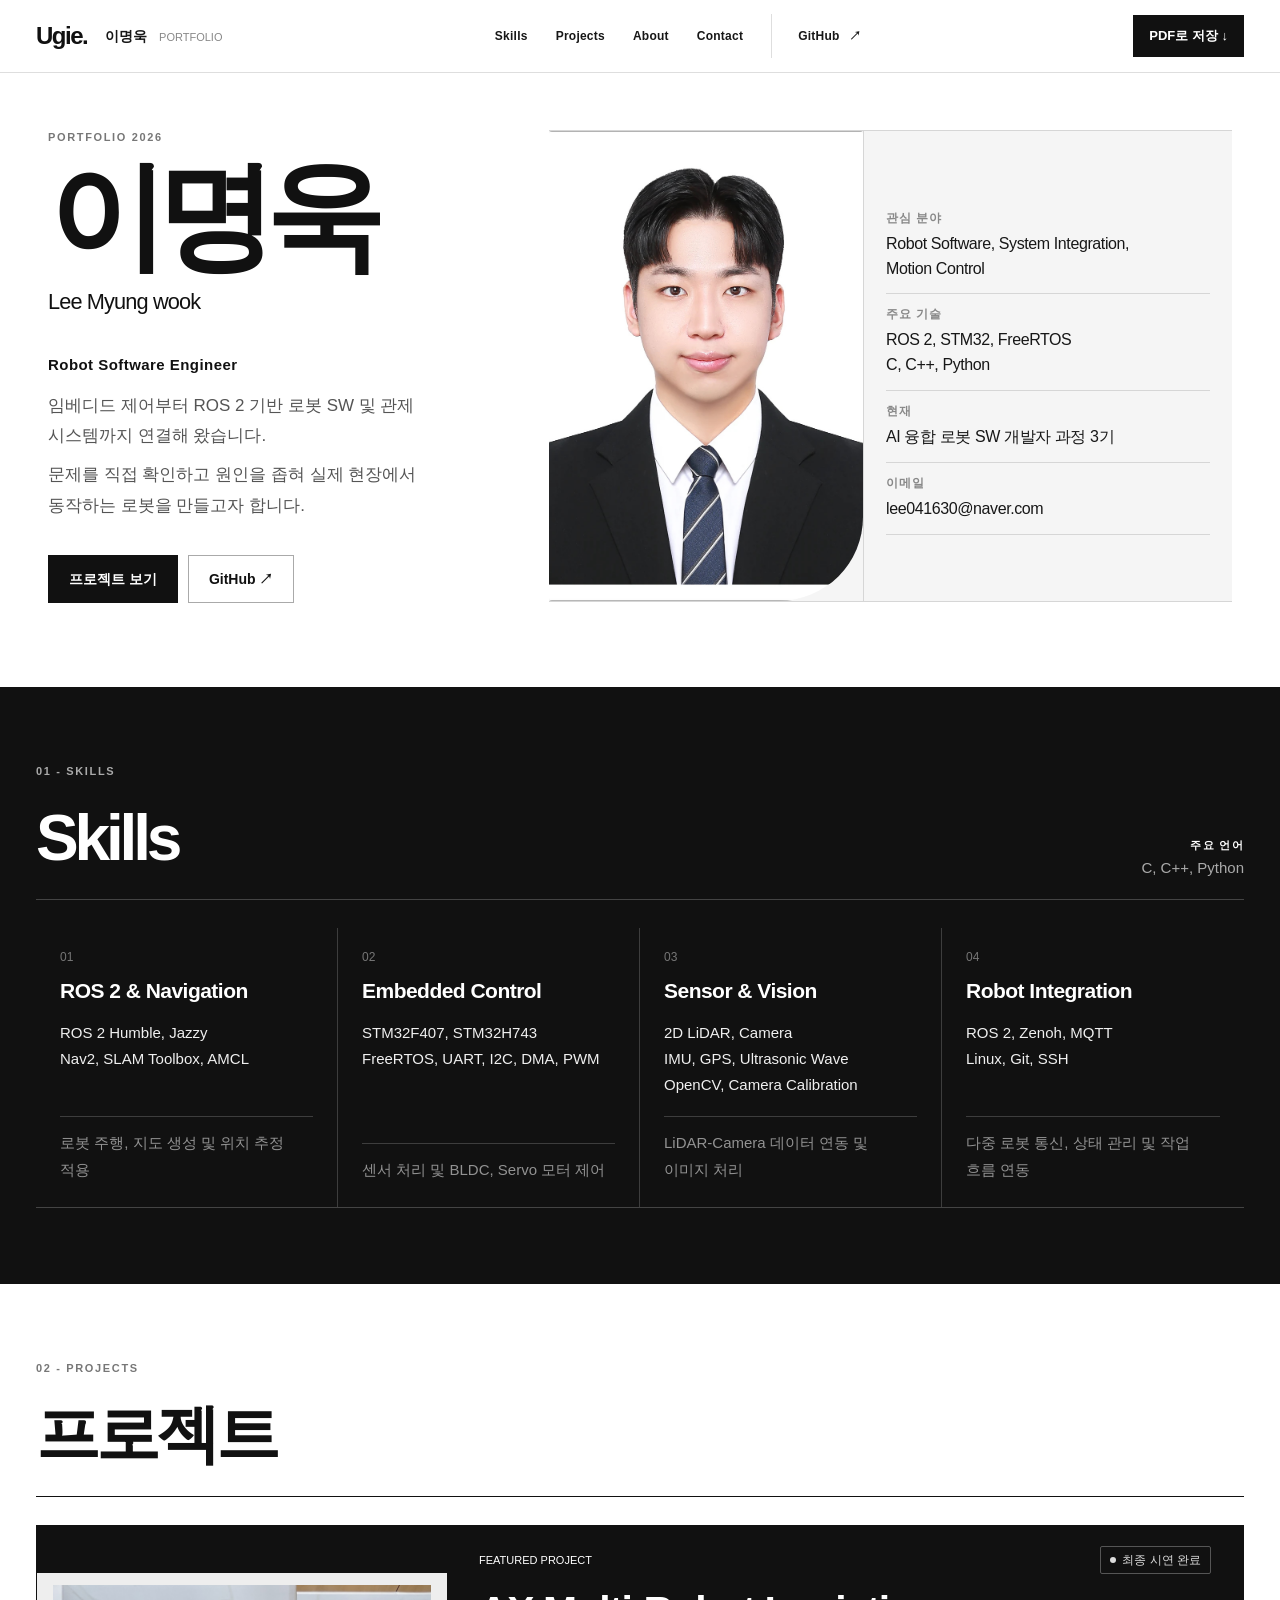
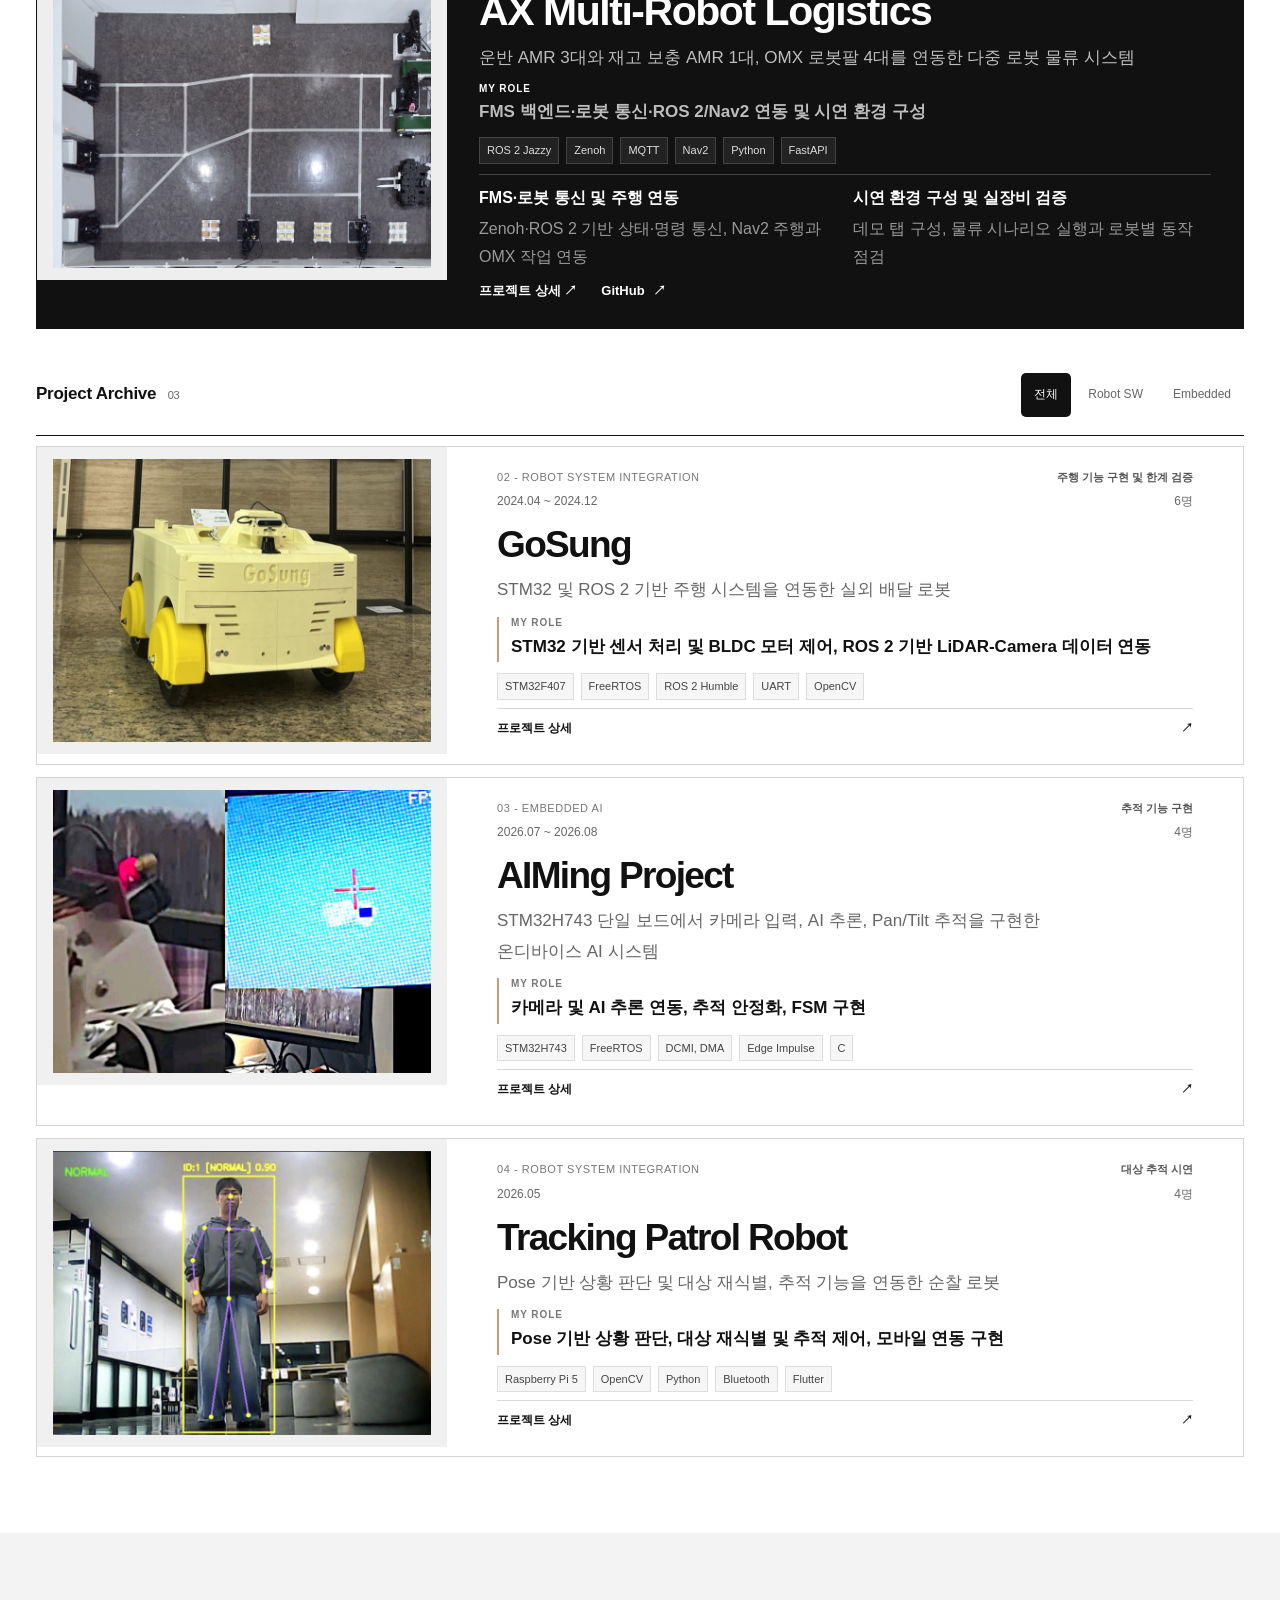
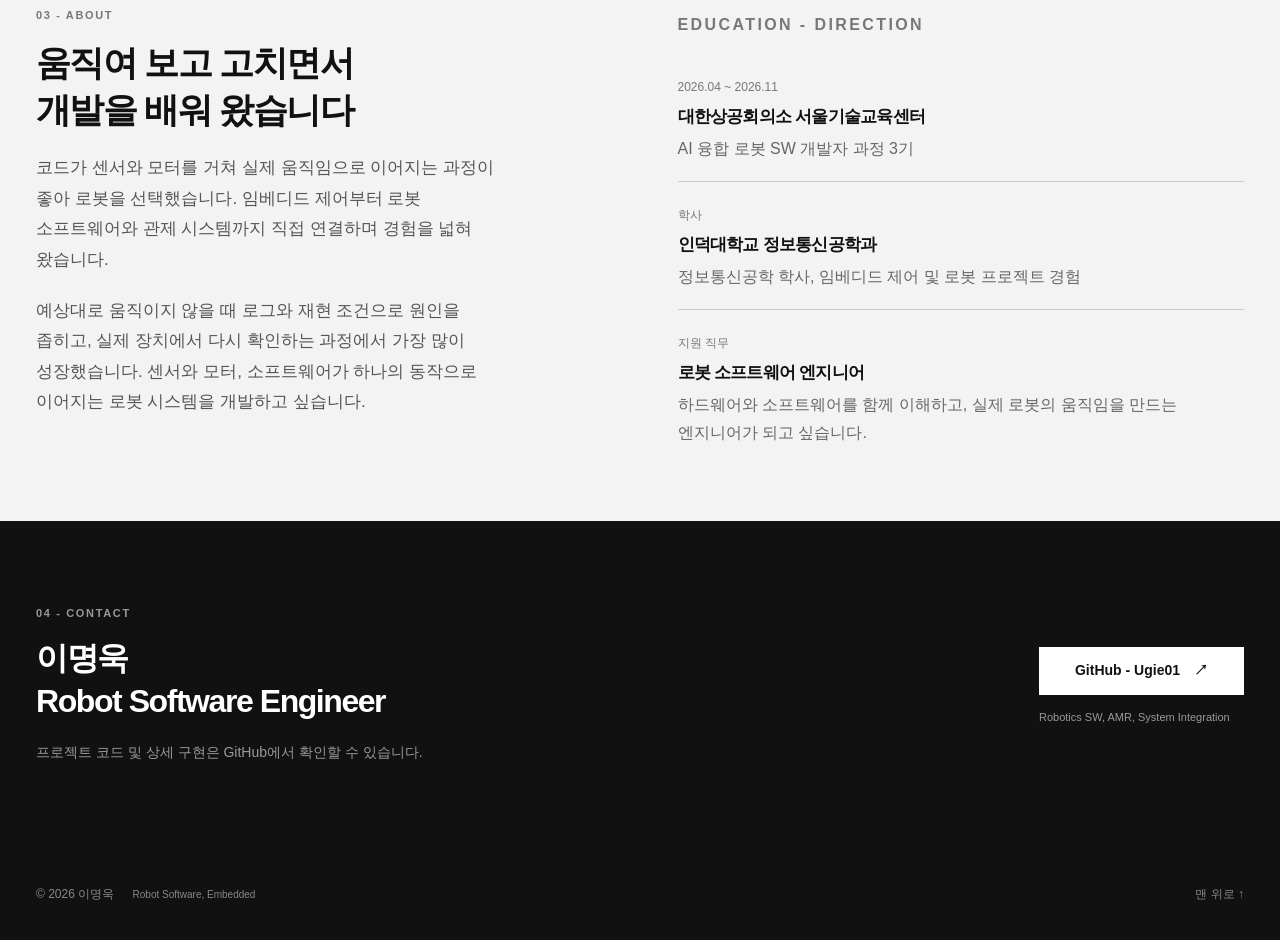
==== commit aede9015: "content: update portfolio projects and settings" ====
--- a/index.html
+++ b/index.html
@@ -1,5 +1,5 @@
 <!doctype html>
-<html lang="ko"><head><meta charset="utf-8"><meta name="viewport" content="width=device-width, initial-scale=1"><title>Robot Software Engineer | 이명욱</title><meta name="description" content="직접 움직이고, 테스트하고, 고치며 로봇 시스템을 만드는 엔지니어 이명욱의 포트폴리오입니다."><meta name="theme-color" content="#ffffff"><meta property="og:type" content="website"><meta property="og:title" content="Robot Software Engineer | 이명욱"><meta property="og:description" content="직접 움직이고, 테스트하고, 고치며 로봇 시스템을 만드는 엔지니어 이명욱의 포트폴리오입니다."><link rel="icon" href="assets/favicon.svg" type="image/svg+xml"><link rel="stylesheet" href="style.css?v=20261024admin"><script src="script.js?v=20261024admin" defer></script></head><body class="home-page">
+<html lang="ko"><head><meta charset="utf-8"><meta name="viewport" content="width=device-width, initial-scale=1"><title>Robot Software Engineer | 이명욱</title><meta name="description" content="직접 움직이고, 테스트하고, 고치며 로봇 시스템을 만드는 엔지니어 이명욱의 포트폴리오입니다."><meta name="theme-color" content="#ffffff"><meta property="og:type" content="website"><meta property="og:title" content="Robot Software Engineer | 이명욱"><meta property="og:description" content="직접 움직이고, 테스트하고, 고치며 로봇 시스템을 만드는 엔지니어 이명욱의 포트폴리오입니다."><link rel="icon" href="assets/favicon.svg" type="image/svg+xml"><link rel="stylesheet" href="style.css?v=20261111readability-nav"><script src="script.js?v=20261111readability-nav" defer></script><script src="assets/typography.js?v=20261111fonts" defer></script></head><body class="home-page">
 <a class="skip-link" href="#main">본문으로 바로가기</a><header class="site-header"><nav class="container nav" aria-label="주 메뉴"><a class="brand" href="#home" aria-label="이명욱 포트폴리오 홈"><span class="brand-mark">Ugie<span>.</span></span><span class="brand-name">이명욱 <span>PORTFOLIO</span></span></a><button class="menu-toggle" type="button" aria-controls="nav-links" aria-expanded="false">메뉴 <span aria-hidden="true">☰</span></button><div class="nav-links" id="nav-links"><a href="#skills">Skills</a><a href="#projects">Projects</a><a href="#about">About</a><a href="#contact">Contact</a><a class="nav-github" href="https://github.com/Ugie01" target="_blank" rel="noopener noreferrer">GitHub <span aria-hidden="true">↗</span></a></div><a class="header-pdf"
    href="print.html"
    aria-label="포트폴리오 PDF 출력 페이지">
@@ -9,8 +9,8 @@
 <section class="hero container" id="home"><div class="hero-copy"><p class="eyebrow">PORTFOLIO 2026</p><h1>이명욱</h1><p class="hero-name-en">Lee Myung wook</p><p class="hero-position">Robot Software Engineer</p><p class="hero-description"><span>임베디드 제어부터 ROS 2 기반 로봇 SW 및 관제 시스템까지 연결해 왔습니다.</span><span>문제를 직접 확인하고 원인을 좁혀 실제 현장에서 동작하는 로봇을 만들고자 합니다.</span></p><div class="hero-actions"><a class="button button-primary" href="#projects">프로젝트 보기</a><a class="button button-secondary" href="https://github.com/Ugie01" target="_blank" rel="noopener noreferrer">GitHub ↗</a></div></div>
 <div class="hero-profile"><figure class="hero-portrait"><div class="portrait-frame"><img src="assets/portfolio-images/portrait.jpg" alt="로봇 소프트웨어 엔지니어 이명욱" width="900" height="1167" decoding="async"></div></figure><dl class="profile-facts"><div><dt>관심 분야</dt><dd>Robot Software, System Integration,<br>Motion Control</dd></div><div><dt>주요 기술</dt><dd>ROS 2, STM32, FreeRTOS<br>C, C++, Python</dd></div><div><dt>현재</dt><dd>AI 융합 로봇 SW 개발자 과정 3기</dd></div><div><dt>이메일</dt><dd>lee041630@naver.com</dd></div></dl></div></section>
 <section class="section container" id="skills"><div class="section-head"><div><p class="eyebrow">01 - SKILLS</p><h2>Skills</h2></div><p class="skills-language"><strong>주요 언어</strong><br>C, C++, Python</p></div><div class="skill-grid"><article class="skill-group"><span class="skill-no">01</span><h3>ROS 2 & Navigation</h3><p>ROS 2 Humble, Jazzy<br>Nav2, SLAM Toolbox, AMCL</p><p class="skill-context">로봇 주행, 지도 생성 및 위치 추정 적용</p></article><article class="skill-group"><span class="skill-no">02</span><h3>Embedded Control</h3><p>STM32F407, STM32H743<br>FreeRTOS, UART, I2C, DMA, PWM</p><p class="skill-context">센서 처리 및 BLDC, Servo 모터 제어</p></article><article class="skill-group"><span class="skill-no">03</span><h3>Sensor & Vision</h3><p>2D LiDAR, Camera<br>IMU, GPS, Ultrasonic Wave<br>OpenCV, Camera Calibration</p><p class="skill-context">LiDAR-Camera 데이터 연동 및 이미지 처리</p></article><article class="skill-group"><span class="skill-no">04</span><h3>Robot Integration</h3><p>ROS 2, Zenoh, MQTT<br>Linux, Git, SSH</p><p class="skill-context">다중 로봇 통신, 상태 관리 및 작업 흐름 연동</p></article></div></section>
-<section class="section container" id="projects"><div class="section-head"><div><p class="eyebrow">02 - PROJECTS</p><h2>프로젝트</h2></div></div><article class="featured"><a class="featured-visual featured-photo" href="projects/fms.html" aria-label="AX Multi-Robot Logistics 프로젝트 상세"><img src="assets/portfolio-images/fms-operation-wide.jpg" alt="물류 작업 공간에 배치된 이동 로봇 3대와 로봇팔" width="1010" height="1212" loading="eager" decoding="async"></a><div class="featured-content"><p class="feature-top"><span>FEATURED PROJECT</span><span class="status"><span class="small-dot"></span>진행 중</span></p><h3>AX Multi-Robot Logistics</h3><p>주문부터 Pickup, Workstation까지 AMR과 OMX 작업을 연결하는 물류 관제 시스템</p><p class="featured-role"><span>MY ROLE</span>FMS 백엔드, Zenoh 통신, ROS 2/Nav2 주행 및 작업 흐름 연동</p><ul class="tags" aria-label="사용 기술"><li>ROS 2 Jazzy</li><li>Zenoh</li><li>MQTT</li><li>Nav2</li><li>Python</li></ul><div class="feature-scope"><div><strong>구현 기능</strong><p>GeoJSON 경로와 NavigateThroughPoses 주행, ArUco-MQTT 작업 연동</p></div><div><strong>실장비 검증</strong><p>FMS와 실물 로봇 간 통신 및 주행 연동, 오류 로그 분석</p></div></div><div class="feature-links"><a class="text-link" href="projects/fms.html">프로젝트 상세 ↗</a><a class="text-link" href="https://github.com/E1I6-Logistics/Logistics_FMS" target="_blank" rel="noopener noreferrer">GitHub <span aria-hidden="true">↗</span></a></div></div></article>
-<div class="projects-toolbar"><h3>Project Archive <span>05</span></h3><div class="filters" role="group" aria-label="프로젝트 분야 필터" hidden><button type="button" data-filter="all" aria-pressed="true">전체</button><button type="button" data-filter="robot" aria-pressed="false">Robot SW</button><button type="button" data-filter="embedded" aria-pressed="false">Embedded</button></div></div><p class="sr-only" id="filter-status" role="status" aria-live="polite"></p><div class="project-grid"><article class="project-card" data-category="robot"><a class="project-image" style="--thumb:url('assets/portfolio-images/gosung-cover.jpg')" href="projects/gosung.html" aria-label="GoSung 프로젝트 상세"><img src="assets/portfolio-images/gosung-cover.jpg" alt="완성된 GoSung 4륜 로봇" width="1200" height="800" loading="lazy" decoding="async"></a><div class="card-body"><p class="card-index">02 - ROBOT SYSTEM INTEGRATION<span class="card-state">주행 기능 구현 및 한계 검증</span></p><p class="card-meta">2024.04 ~ 2024.12<span>6명</span></p><h3><a href="projects/gosung.html">GoSung</a></h3><p class="card-summary">STM32 및 ROS 2 기반 주행 시스템을 연동한 실외 배달 로봇</p><p class="card-role"><span>MY ROLE</span>STM32 기반 센서 처리 및 BLDC 모터 제어, ROS 2 기반 LiDAR-Camera 데이터 연동</p><ul class="tags" aria-label="사용 기술"><li>STM32F407</li><li>FreeRTOS</li><li>ROS 2 Humble</li><li>UART</li><li>OpenCV</li></ul><a class="card-more" href="projects/gosung.html">프로젝트 상세 <span aria-hidden="true">↗</span></a></div></article><article class="project-card" data-category="embedded"><a class="project-image" style="--thumb:url('assets/portfolio-images/aiming-cover.jpg')" href="projects/aiming.html" aria-label="AIMing Project 프로젝트 상세"><img src="assets/portfolio-images/aiming-cover.jpg" alt="AIMing 시연 영상에서 추출한 대표 프레임" width="1200" height="800" loading="lazy" decoding="async"></a><div class="card-body"><p class="card-index">03 - EMBEDDED AI<span class="card-state">추적 기능 구현</span></p><p class="card-meta">2026.07 ~ 2026.08<span>4명</span></p><h3><a href="projects/aiming.html">AIMing Project</a></h3><p class="card-summary">STM32H743 단일 보드에서 카메라 입력, AI 추론, Pan/Tilt 추적을 구현한 온디바이스 AI 시스템</p><p class="card-role"><span>MY ROLE</span>카메라 및 AI 추론 연동, 추적 안정화, FSM 구현</p><ul class="tags" aria-label="사용 기술"><li>STM32H743</li><li>FreeRTOS</li><li>DCMI, DMA</li><li>Edge Impulse</li><li>C</li></ul><a class="card-more" href="projects/aiming.html">프로젝트 상세 <span aria-hidden="true">↗</span></a></div></article><article class="project-card" data-category="robot"><a class="project-image" style="--thumb:url('assets/portfolio-images/tracking-cover.jpg')" href="projects/tracking.html" aria-label="Tracking Patrol Robot 프로젝트 상세"><img src="assets/portfolio-images/tracking-cover.jpg" alt="인물 Pose와 추적 박스를 표시한 시연 화면" width="1200" height="800" loading="lazy" decoding="async"></a><div class="card-body"><p class="card-index">04 - ROBOT SYSTEM INTEGRATION<span class="card-state">대상 추적 시연</span></p><p class="card-meta">2026.05<span>4명</span></p><h3><a href="projects/tracking.html">Tracking Patrol Robot</a></h3><p class="card-summary">Pose 기반 상황 판단 및 대상 재식별, 추적 기능을 연동한 순찰 로봇</p><p class="card-role"><span>MY ROLE</span>Pose 기반 상황 판단, 대상 재식별 및 추적 제어, 모바일 연동 구현</p><ul class="tags" aria-label="사용 기술"><li>Raspberry Pi 5</li><li>OpenCV</li><li>Python</li><li>Bluetooth</li><li>Flutter</li></ul><a class="card-more" href="projects/tracking.html">프로젝트 상세 <span aria-hidden="true">↗</span></a></div></article><article class="project-card" data-category="embedded"><a class="project-image project-image--portrait" style="--thumb:url('assets/portfolio-images/vip-cover.jpg')" href="projects/vip.html" aria-label="VIP Wearable 프로젝트 상세"><img src="assets/portfolio-images/vip-cover.jpg" alt="얼굴을 모자이크한 VIP Wearable 착용 사진" width="1200" height="800" loading="lazy" decoding="async"></a><div class="card-body"><p class="card-index">05 - SYSTEM INTEGRATION<span class="card-state">기능 연동 검증</span></p><p class="card-meta">2026.07 ~ 2026.08<span>2명</span></p><h3><a href="projects/vip.html">VIP Wearable</a></h3><p class="card-summary">TMAP 경로 안내 및 IMU 방향 정보를 진동으로 전달하는 보행 보조 시스템</p><p class="card-role"><span>MY ROLE</span>IMU 방향 정보, 진동 피드백, Android 앱 기능 통합</p><ul class="tags" aria-label="사용 기술"><li>Raspberry Pi 5</li><li>IMU</li><li>Bluetooth Classic</li><li>TMAP API</li><li>Android Java</li></ul><a class="card-more" href="projects/vip.html">프로젝트 상세 <span aria-hidden="true">↗</span></a></div></article><article class="project-card" data-category="embedded"><a class="project-image project-image--square" href="projects/plc.html" style="--thumb:url('assets/portfolio-images/plc-demo.jpg')" aria-label="MPS 창고 적재 제어 프로젝트 상세"><img src="assets/portfolio-images/plc-demo.jpg" alt="MPS 트레이너와 HMI의 동작 장면" width="1200" height="800" loading="lazy" decoding="async"></a><div class="card-body"><p class="card-index">06 - SEQUENCE CONTROL<span class="card-state">교육 프로젝트</span></p><p class="card-meta">2026.06<span>2명</span></p><h3><a href="projects/plc.html">MPS 창고 적재 제어</a></h3><p class="card-summary">Mitsubishi PLC 및 HMI로 층별 적재, 비우기, 수동 운전을 구현한 교육 프로젝트</p><p class="card-role"><span>MY ROLE</span>PLC 시퀀스, HMI 제어 공동 구현</p><ul class="tags" aria-label="사용 기술"><li>Mitsubishi PLC</li><li>GX Works2</li><li>GT Designer3</li><li>Ladder</li><li>HMI</li></ul><a class="card-more" href="projects/plc.html">프로젝트 상세 <span aria-hidden="true">↗</span></a></div></article></div>
+<section class="section container" id="projects"><div class="section-head"><div><p class="eyebrow">02 - PROJECTS</p><h2>프로젝트</h2></div></div><article class="featured"><a class="featured-visual featured-photo" href="projects/fms.html" aria-label="AX Multi-Robot Logistics 프로젝트 상세"><img src="assets/portfolio-images/ax-workspace-edited.jpg" alt="최신 편집 항공뷰로 본 AX 물류 작업 공간" width="1600" height="1200" loading="eager" decoding="async"></a><div class="featured-content"><p class="feature-top"><span>FEATURED PROJECT</span><span class="status"><span class="small-dot"></span>최종 시연 완료</span></p><h3>AX Multi-Robot Logistics</h3><p>운반 AMR 3대와 재고 보충 AMR 1대, OMX 로봇팔 4대를 연동한 다중 로봇 물류 시스템</p><p class="featured-role"><span>MY ROLE</span>FMS 백엔드·로봇 통신·ROS 2/Nav2 연동 및 시연 환경 구성</p><ul class="tags" aria-label="사용 기술"><li>ROS 2 Jazzy</li><li>Zenoh</li><li>MQTT</li><li>Nav2</li><li>Python</li><li>FastAPI</li></ul><div class="feature-scope"><div><strong>FMS·로봇 통신 및 주행 연동</strong><p>Zenoh·ROS 2 기반 상태·명령 통신, Nav2 주행과 OMX 작업 연동</p></div><div><strong>시연 환경 구성 및 실장비 검증</strong><p>데모 탭 구성, 물류 시나리오 실행과 로봇별 동작 점검</p></div></div><div class="feature-links"><a class="text-link" href="projects/fms.html">프로젝트 상세 ↗</a><a class="text-link" href="https://github.com/E1I6-Logistics" target="_blank" rel="noopener noreferrer">GitHub <span aria-hidden="true">↗</span></a></div></div></article>
+<div class="projects-toolbar"><h3>Project Archive <span>05</span></h3><div class="filters" role="group" aria-label="프로젝트 분야 필터" hidden><button type="button" data-filter="all" aria-pressed="true">전체</button><button type="button" data-filter="robot" aria-pressed="false">Robot SW</button><button type="button" data-filter="embedded" aria-pressed="false">Embedded</button></div></div><p class="sr-only" id="filter-status" role="status" aria-live="polite"></p><div class="project-grid"><article class="project-card" data-category="robot"><a class="project-image" style="--thumb:url('assets/portfolio-images/gosung-cover.jpg')" href="projects/gosung.html" aria-label="GoSung 프로젝트 상세"><img src="assets/portfolio-images/gosung-cover.jpg" alt="완성된 GoSung 4륜 로봇" width="1200" height="800" loading="lazy" decoding="async"></a><div class="card-body"><p class="card-index">02 - ROBOT SYSTEM INTEGRATION<span class="card-state">주행 기능 구현 및 한계 검증</span></p><p class="card-meta">2024.04 ~ 2024.12<span>6명</span></p><h3><a href="projects/gosung.html">GoSung</a></h3><p class="card-summary">STM32 및 ROS 2 기반 주행 시스템을 연동한 실외 배달 로봇</p><p class="card-role"><span>MY ROLE</span>STM32 기반 센서 처리 및 BLDC 모터 제어, ROS 2 기반 LiDAR-Camera 데이터 연동</p><ul class="tags" aria-label="사용 기술"><li>STM32F407</li><li>FreeRTOS</li><li>ROS 2 Humble</li><li>UART</li><li>OpenCV</li></ul><a class="card-more" href="projects/gosung.html">프로젝트 상세 <span aria-hidden="true">↗</span></a></div></article><article class="project-card" data-category="embedded"><a class="project-image" style="--thumb:url('assets/portfolio-images/aiming-cover.jpg')" href="projects/aiming.html" aria-label="AIMing Project 프로젝트 상세"><img src="assets/portfolio-images/aiming-cover.jpg" alt="AIMing 시연 영상에서 추출한 대표 프레임" width="1200" height="800" loading="lazy" decoding="async"></a><div class="card-body"><p class="card-index">03 - EMBEDDED AI<span class="card-state">추적 기능 구현</span></p><p class="card-meta">2026.07 ~ 2026.08<span>4명</span></p><h3><a href="projects/aiming.html">AIMing Project</a></h3><p class="card-summary">STM32H743 단일 보드에서 카메라 입력, AI 추론, Pan/Tilt 추적을 구현한 온디바이스 AI 시스템</p><p class="card-role"><span>MY ROLE</span>카메라 및 AI 추론 연동, 추적 안정화, FSM 구현</p><ul class="tags" aria-label="사용 기술"><li>STM32H743</li><li>FreeRTOS</li><li>DCMI, DMA</li><li>Edge Impulse</li><li>C</li></ul><a class="card-more" href="projects/aiming.html">프로젝트 상세 <span aria-hidden="true">↗</span></a></div></article><article class="project-card" data-category="robot"><a class="project-image" style="--thumb:url('assets/portfolio-images/tracking-cover.jpg')" href="projects/tracking.html" aria-label="Tracking Patrol Robot 프로젝트 상세"><img src="assets/portfolio-images/tracking-cover.jpg" alt="인물 Pose와 추적 박스를 표시한 시연 화면" width="1200" height="800" loading="lazy" decoding="async"></a><div class="card-body"><p class="card-index">04 - ROBOT SYSTEM INTEGRATION<span class="card-state">대상 추적 시연</span></p><p class="card-meta">2026.05<span>4명</span></p><h3><a href="projects/tracking.html">Tracking Patrol Robot</a></h3><p class="card-summary">Pose 기반 상황 판단 및 대상 재식별, 추적 기능을 연동한 순찰 로봇</p><p class="card-role"><span>MY ROLE</span>Pose 기반 상황 판단, 대상 재식별 및 추적 제어, 모바일 연동 구현</p><ul class="tags" aria-label="사용 기술"><li>Raspberry Pi 5</li><li>OpenCV</li><li>Python</li><li>Bluetooth</li><li>Flutter</li></ul><a class="card-more" href="projects/tracking.html">프로젝트 상세 <span aria-hidden="true">↗</span></a></div></article><article class="project-card" data-category="embedded"><a class="project-image project-image--portrait" style="--thumb:url('assets/portfolio-images/vip-cover.jpg')" href="projects/vip.html" aria-label="VIP Wearable 프로젝트 상세"><img src="assets/portfolio-images/vip-cover.jpg" alt="얼굴을 모자이크한 VIP Wearable 착용 사진" width="1200" height="800" loading="lazy" decoding="async"></a><div class="card-body"><p class="card-index">05 - SYSTEM INTEGRATION<span class="card-state">기능 연동 검증</span></p><p class="card-meta">2026.07 ~ 2026.08<span>2명</span></p><h3><a href="projects/vip.html">VIP Wearable</a></h3><p class="card-summary">TMAP 경로 안내 및 IMU 방향 정보를 진동으로 전달하는 보행 보조 시스템</p><p class="card-role"><span>MY ROLE</span>IMU 방향 정보, 진동 피드백, Android 앱 기능 통합</p><ul class="tags" aria-label="사용 기술"><li>Raspberry Pi 5</li><li>IMU</li><li>Bluetooth Classic</li><li>TMAP API</li><li>Android Java</li></ul><a class="card-more" href="projects/vip.html">프로젝트 상세 <span aria-hidden="true">↗</span></a></div></article><article class="project-card" data-category="embedded"><a class="project-image project-image--square" href="projects/plc.html" style="--thumb:url('assets/portfolio-images/plc-demo.jpg')" aria-label="MPS 창고 적재 제어 프로젝트 상세"><img src="assets/portfolio-images/plc-demo.jpg" alt="MPS 트레이너와 HMI의 동작 장면" width="1200" height="800" loading="lazy" decoding="async"></a><div class="card-body"><p class="card-index">06 - SEQUENCE CONTROL<span class="card-state">교육 프로젝트</span></p><p class="card-meta">2026.06<span>2명</span></p><h3><a href="projects/plc.html">MPS 창고 적재 제어</a></h3><p class="card-summary">Mitsubishi PLC 및 HMI로 층별 적재, 비우기, 수동 운전을 구현한 교육 프로젝트</p><p class="card-role"><span>MY ROLE</span>PLC 시퀀스, HMI 제어 공동 구현</p><ul class="tags" aria-label="사용 기술"><li>Mitsubishi PLC</li><li>GX Works2</li><li>GT Designer3</li><li>Ladder</li><li>HMI</li></ul><a class="card-more" href="projects/plc.html">프로젝트 상세 <span aria-hidden="true">↗</span></a></div></article><article class="project-card" data-category="robot"><a class="project-image" href="projects/test-1.html" aria-label="테스트 프로젝트 상세"><img src="assets/portfolio-images/uploads/test-1-5c74e70faf9bbd66.jpg" alt="" loading="lazy" decoding="async"></a><div class="card-body"><p class="card-index"><span class="card-state"></span></p><p class="card-meta"><span></span></p><h3><a href="projects/test-1.html">테스트</a></h3><p class="card-summary">test</p><p class="card-role"><span>MY ROLE</span>test</p><ul class="tags" aria-label="사용 기술"></ul><a class="card-more" href="projects/test-1.html">프로젝트 상세 <span aria-hidden="true">↗</span></a></div></article></div>
 </section>
-<section class="about-section" id="about"><div class="container about-grid"><div><p class="eyebrow">03 - ABOUT</p><h2>움직여 보고 고치면서<br>개발을 배워 왔습니다</h2><p class="about-copy">코드가 센서와 모터를 거쳐 실제 움직임으로 이어지는 과정이 좋아 로봇을 선택했습니다. 임베디드 제어부터 로봇 소프트웨어와 관제 시스템까지 직접 연결하며 경험을 넓혀 왔습니다.</p><p class="about-copy">예상대로 움직이지 않을 때 로그와 재현 조건으로 원인을 좁히고, 실제 장치에서 다시 확인하는 과정에서 가장 많이 성장했습니다. 센서와 모터, 소프트웨어가 하나의 동작으로 이어지는 로봇 시스템을 개발하고 싶습니다.</p></div><div class="education"><p class="eyebrow">EDUCATION - DIRECTION</p><article><span class="education-date">2026.04 ~ 2026.11 (수강 중)</span><h3>대한상공회의소 서울기술교육센터</h3><p>AI 융합 로봇 SW 개발자 과정 3기</p></article><article><span class="education-date">학사</span><h3>인덕대학교 정보통신공학과</h3><p>정보통신공학 학사, 임베디드 제어 및 로봇 프로젝트 경험</p></article><article><span class="education-date">지원 직무</span><h3>로봇 소프트웨어 엔지니어</h3><p>하드웨어와 소프트웨어를 함께 이해하고, 실제 로봇의 움직임을 만드는 엔지니어가 되고 싶습니다.</p></article></div></div></section>
+<section class="about-section" id="about"><div class="container about-grid"><div><p class="eyebrow">03 - ABOUT</p><h2>움직여 보고 고치면서<br>개발을 배워 왔습니다</h2><p class="about-copy">코드가 센서와 모터를 거쳐 실제 움직임으로 이어지는 과정이 좋아 로봇을 선택했습니다. 임베디드 제어부터 로봇 소프트웨어와 관제 시스템까지 직접 연결하며 경험을 넓혀 왔습니다.</p><p class="about-copy">예상대로 움직이지 않을 때 로그와 재현 조건으로 원인을 좁히고, 실제 장치에서 다시 확인하는 과정에서 가장 많이 성장했습니다. 센서와 모터, 소프트웨어가 하나의 동작으로 이어지는 로봇 시스템을 개발하고 싶습니다.</p></div><div class="education"><p class="eyebrow">EDUCATION - DIRECTION</p><article><span class="education-date">2026.04 ~ 2026.11</span><h3>대한상공회의소 서울기술교육센터</h3><p>AI 융합 로봇 SW 개발자 과정 3기</p></article><article><span class="education-date">학사</span><h3>인덕대학교 정보통신공학과</h3><p>정보통신공학 학사, 임베디드 제어 및 로봇 프로젝트 경험</p></article><article><span class="education-date">지원 직무</span><h3>로봇 소프트웨어 엔지니어</h3><p>하드웨어와 소프트웨어를 함께 이해하고, 실제 로봇의 움직임을 만드는 엔지니어가 되고 싶습니다.</p></article></div></div></section>
 <section class="contact-section" id="contact"><div class="container contact-inner"><div><p class="eyebrow">04 - CONTACT</p><h2>이명욱<br>Robot Software Engineer</h2><p>프로젝트 코드 및 상세 구현은 GitHub에서 확인할 수 있습니다.</p></div><div class="contact-links"><a class="button button-light" href="https://github.com/Ugie01" target="_blank" rel="noopener noreferrer">GitHub - Ugie01 <span aria-hidden="true">↗</span></a><span>Robotics SW, AMR, System Integration</span></div></div></section></main><footer class="site-footer"><div class="container footer-inner"><p>© 2026 이명욱 <span>Robot Software, Embedded</span></p><a href="#home">맨 위로 ↑</a></div></footer></body></html>
--- a/style.css
+++ b/style.css
@@ -1144,3 +1144,126 @@
         pointer-events: none;
     }
 }
+
+/* Editable project additions keep the existing section and image template. */
+.editable-detail-section .editable-copy{font-size:15px;line-height:1.85;max-width:100%;margin:0 0 16px;overflow-wrap:anywhere}.editable-detail-section .editable-list{padding-left:21px;font-size:14px;line-height:1.9;margin:0 0 22px}.editable-detail-section .editable-list li+li{margin-top:4px}.editable-detail-section .detail-evidence-gallery{margin-top:24px}
+@media(max-width:700px){.editable-detail-section .editable-copy{font-size:14px;line-height:1.8}.editable-detail-section .editable-list{font-size:13px;line-height:1.8;padding-left:18px}}
+
+/* AX scenario cards: one photo and an editable caption in each card. */
+body.detail-redesign .ax-scenario-gallery{width:100%;max-width:1000px;margin-inline:auto;display:grid;grid-template-columns:repeat(2,minmax(0,1fr));gap:14px;align-items:stretch}
+body.detail-redesign .ax-scenario-gallery>figure{display:flex;flex-direction:column;min-width:0;margin:0;border:1px solid var(--line);background:#f3f3f3}
+body.detail-redesign .ax-scenario-gallery>figure>img{display:block;width:100%;height:auto;aspect-ratio:4/3;padding:0;object-fit:cover;object-position:center}
+body.detail-redesign .ax-scenario-gallery>figure>figcaption{flex:1;padding:13px 14px 15px;border-top:1px solid var(--line);background:#fff}
+body.detail-redesign .ax-scenario-gallery>figure>figcaption strong{font-size:17px;line-height:1.45;overflow-wrap:anywhere}
+body.detail-redesign .ax-scenario-gallery>figure>figcaption p{font-size:12px;line-height:1.65;margin-top:6px}
+@media(max-width:650px){body.detail-redesign .ax-scenario-gallery{grid-template-columns:minmax(0,1fr);gap:16px}body.detail-redesign .ax-scenario-gallery>figure>figcaption{padding:12px 13px 14px}}
+
+/* Screen readability: preserve copy, image frames, and the featured scope columns. */
+@media screen {
+ body.detail-redesign .contribution-card ul{font-size:14px;line-height:1.8}
+ body.detail-redesign .problem-steps p{font-size:14px;line-height:1.8}
+ body.detail-redesign .detail-flow p{font-size:13px;line-height:1.65;color:var(--muted)}
+ body.detail-redesign .detail-evidence-gallery figcaption p,
+ body.detail-redesign .tracking-figure figcaption,
+ body.detail-redesign .tracking-panel-copy span{font-size:13px;line-height:1.7}
+ body.detail-redesign .detail-evidence-gallery figcaption>span,
+ body.detail-redesign .problem-steps>div>span{font-size:11px}
+ body.detail-redesign .contribution-card li+li{margin-top:7px}
+ body.detail-redesign .project-pagination{gap:20px;flex-wrap:wrap;align-items:center}
+ body.detail-redesign .project-pagination a{min-height:44px;display:inline-flex;align-items:center}
+ .home-page .card-summary,.home-page .card-role{line-height:1.75}
+}
+@media screen and (max-width:820px) {
+ body.detail-redesign .contribution-card ul,
+ body.detail-redesign .problem-steps p,
+ body.detail-redesign .editable-detail-section .editable-copy,
+ body.detail-redesign .editable-detail-section .editable-list{font-size:15px;line-height:1.8}
+ body.detail-redesign .detail-keyline strong{font-size:16px;line-height:1.7}
+ body.detail-redesign .detail-evidence-gallery figcaption p,
+ body.detail-redesign .tracking-panel-copy span,
+ body.detail-redesign .tracking-figure figcaption,
+ body.detail-redesign .limitations-card p{font-size:14px;line-height:1.75}
+ body.detail-redesign .detail-flow{--flow-gap:28px;gap:var(--flow-gap)}
+ body.detail-redesign .detail-flow li{display:grid;grid-template-columns:24px minmax(0,1fr);column-gap:10px;align-content:start;padding:14px 16px;min-height:0}
+ body.detail-redesign .detail-flow li>span{grid-row:1/3;margin:0;padding-top:3px;font-size:12px}
+ body.detail-redesign .detail-flow li>strong{grid-column:2;font-size:16px;line-height:1.5}
+ body.detail-redesign .detail-flow li>p{grid-column:2;margin-top:4px;font-size:14px;line-height:1.65}
+ body.detail-redesign .detail-flow li:not(:last-child)::after{content:'↓';left:50%;right:auto;top:calc(100% + var(--flow-gap)/2);bottom:auto;transform:translate(-50%,-50%);translate:none}
+ body.detail-redesign.detail-compact .detail-section{padding-block:34px}
+ body.detail-redesign .detail-section-head{margin-bottom:18px}
+ body.detail-redesign .contribution-card,
+ body.detail-redesign .contribution-card:first-child,
+ body.detail-redesign .contribution-card:last-child{padding-block:20px}
+ body.detail-redesign .problem-steps>div{padding-block:16px}
+}
+@media screen and (max-width:620px) {
+ .home-page .hero{padding-block:28px 34px;gap:24px}
+ .home-page .hero-actions{margin-top:22px}
+ .home-page .profile-facts>div,.home-page .profile-facts>div:nth-child(even){padding-block:10px}
+ .home-page .section,.home-page #projects,.home-page .about-section{padding-block:44px}
+ .home-page .skill-group{padding-block:18px 20px}
+ .home-page .skill-context{font-size:14px;line-height:1.75}
+ .home-page .card-summary,.home-page .card-role{font-size:15px;line-height:1.75}
+ .home-page .card-body{padding-block:20px 22px}
+ .home-page .about-copy{font-size:16px;line-height:1.85}
+ .home-page .education p{font-size:14px;line-height:1.75}
+}
+
+/* Larger screen body text. PDF uses its existing independent print typography. */
+@media screen {
+ body.detail-redesign .contribution-card ul,
+ body.detail-redesign .problem-steps p,
+ body.detail-redesign .editable-detail-section .editable-copy,
+ body.detail-redesign .editable-detail-section .editable-list{font-size:17px;line-height:1.85}
+ body.detail-redesign .detail-keyline strong{font-size:17px;line-height:1.75}
+ body.detail-redesign .detail-flow p,
+ body.detail-redesign .limitations-card p,
+ body.detail-redesign .overview-cards p{font-size:16px;line-height:1.75}
+ body.detail-redesign .ax-scenario-gallery>figure>figcaption p,
+ body.detail-redesign .detail-evidence-gallery figcaption p,
+ body.detail-redesign .tracking-figure figcaption,
+ body.detail-redesign .tracking-panel-copy span,
+ body.detail-redesign .detail-hero-visual figcaption,
+ body.detail-redesign .contribution-card figcaption,
+ body.detail-redesign .problem-card figcaption{font-size:16px;line-height:1.75}
+ body.detail-redesign .ax-scenario-gallery>figure>figcaption strong,
+ body.detail-redesign .detail-evidence-gallery figcaption strong{font-size:19px;line-height:1.5}
+ body.detail-redesign .detail-evidence-gallery figcaption>span,
+ body.detail-redesign .problem-steps>div>span{font-size:12px}
+ body.detail-redesign .detail-evidence-gallery figcaption{padding:16px 18px 18px}
+ body.home-page .hero-description,
+ body.home-page .card-summary,
+ body.home-page .card-role,
+ body.home-page .featured-content>p:not(.feature-top):not(.featured-role),
+ body.home-page .featured-role,
+ body.home-page .about-copy{font-size:17px;line-height:1.8}
+ body.home-page .feature-scope strong{font-size:16px;line-height:1.6}
+ body.home-page .feature-scope p,
+ body.home-page .education p{font-size:16px;line-height:1.75}
+ body.home-page .skill-context{font-size:15px!important;line-height:1.75}
+}
+@media screen and (max-width:820px) {
+ body.detail-redesign .contribution-card ul,
+ body.detail-redesign .problem-steps p,
+ body.detail-redesign .editable-detail-section .editable-copy,
+ body.detail-redesign .editable-detail-section .editable-list{font-size:16px;line-height:1.8}
+ body.detail-redesign .detail-flow p,
+ body.detail-redesign .limitations-card p,
+ body.detail-redesign .overview-cards p,
+ body.detail-redesign .ax-scenario-gallery>figure>figcaption p,
+ body.detail-redesign .detail-evidence-gallery figcaption p,
+ body.detail-redesign .tracking-figure figcaption,
+ body.detail-redesign .tracking-panel-copy span,
+ body.detail-redesign .detail-hero-visual figcaption{font-size:15px;line-height:1.75}
+ body.detail-redesign .ax-scenario-gallery>figure>figcaption strong,
+ body.detail-redesign .detail-evidence-gallery figcaption strong{font-size:18px}
+ body.home-page .hero-description,
+ body.home-page .card-summary,
+ body.home-page .card-role,
+ body.home-page .featured-content>p:not(.feature-top):not(.featured-role),
+ body.home-page .featured-role,
+ body.home-page .about-copy{font-size:16px;line-height:1.8}
+ body.home-page .feature-scope strong,
+ body.home-page .feature-scope p,
+ body.home-page .education p{font-size:15px;line-height:1.75}
+}
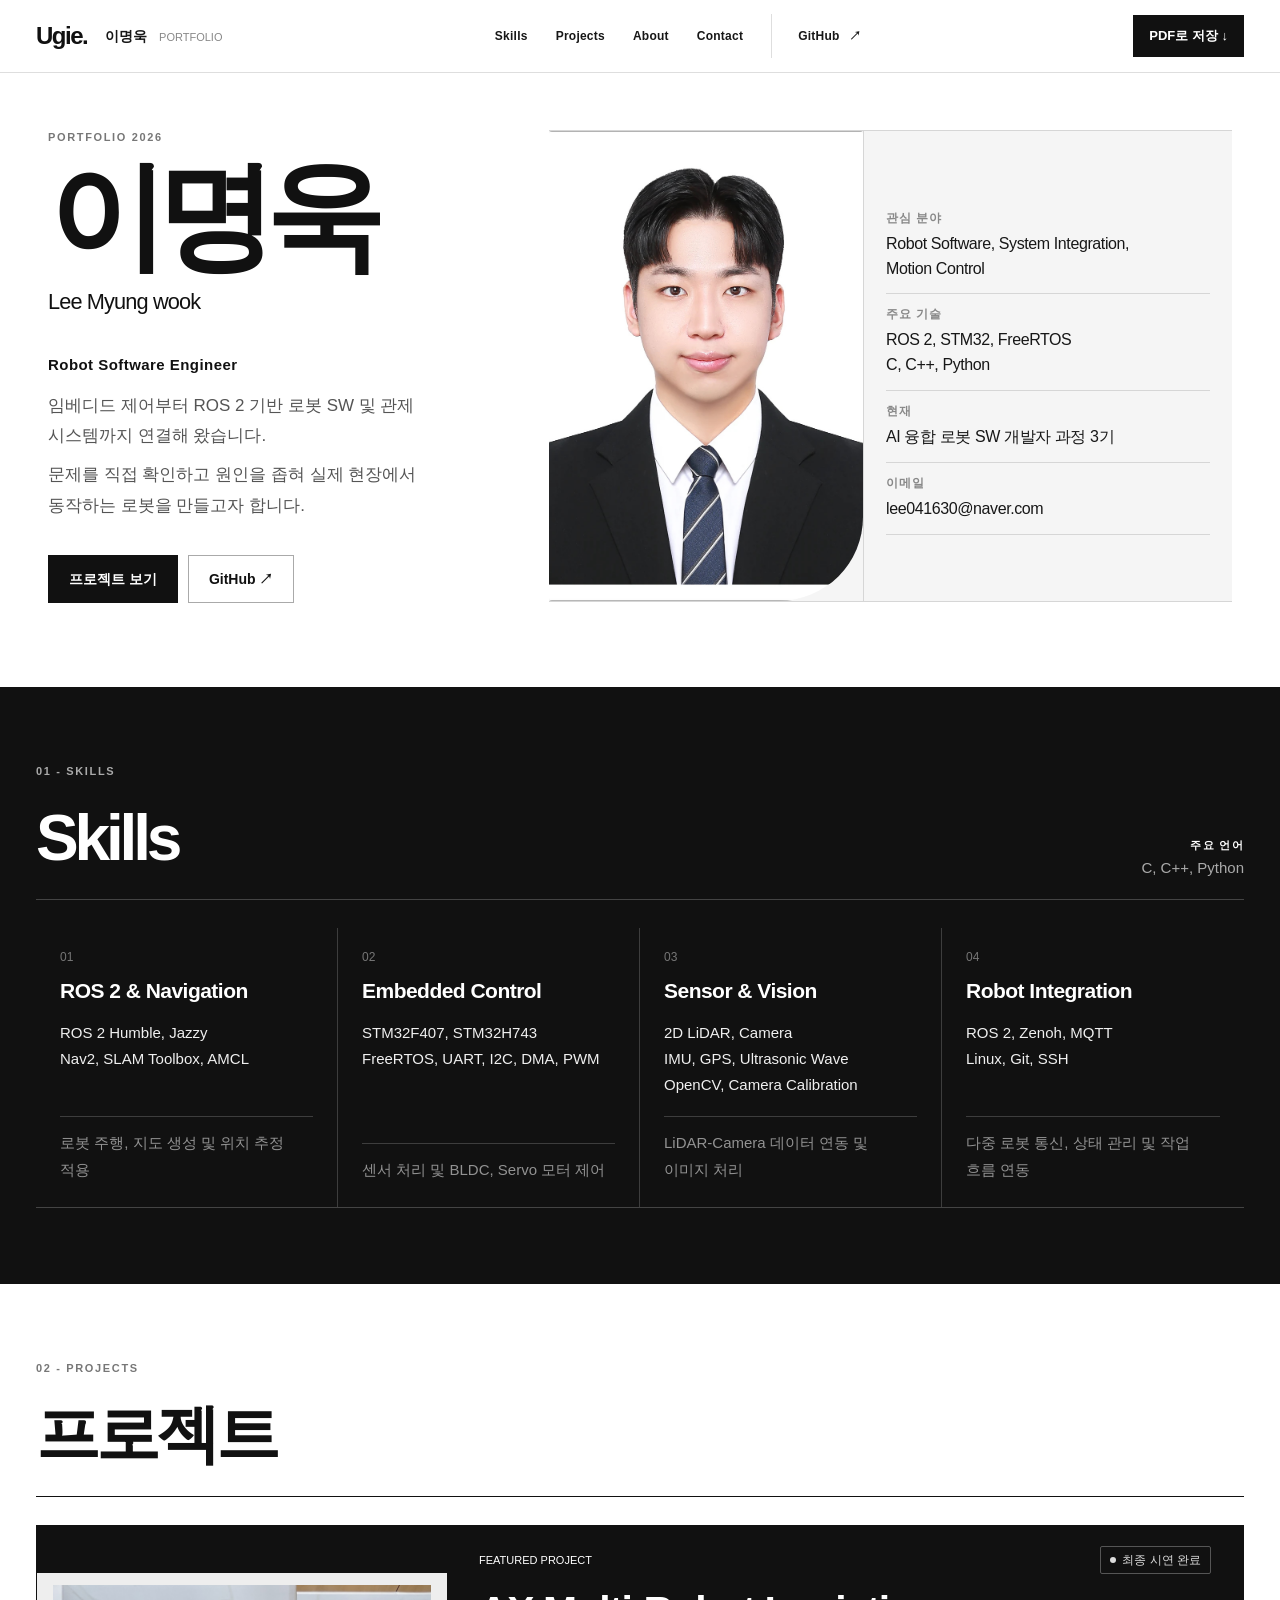
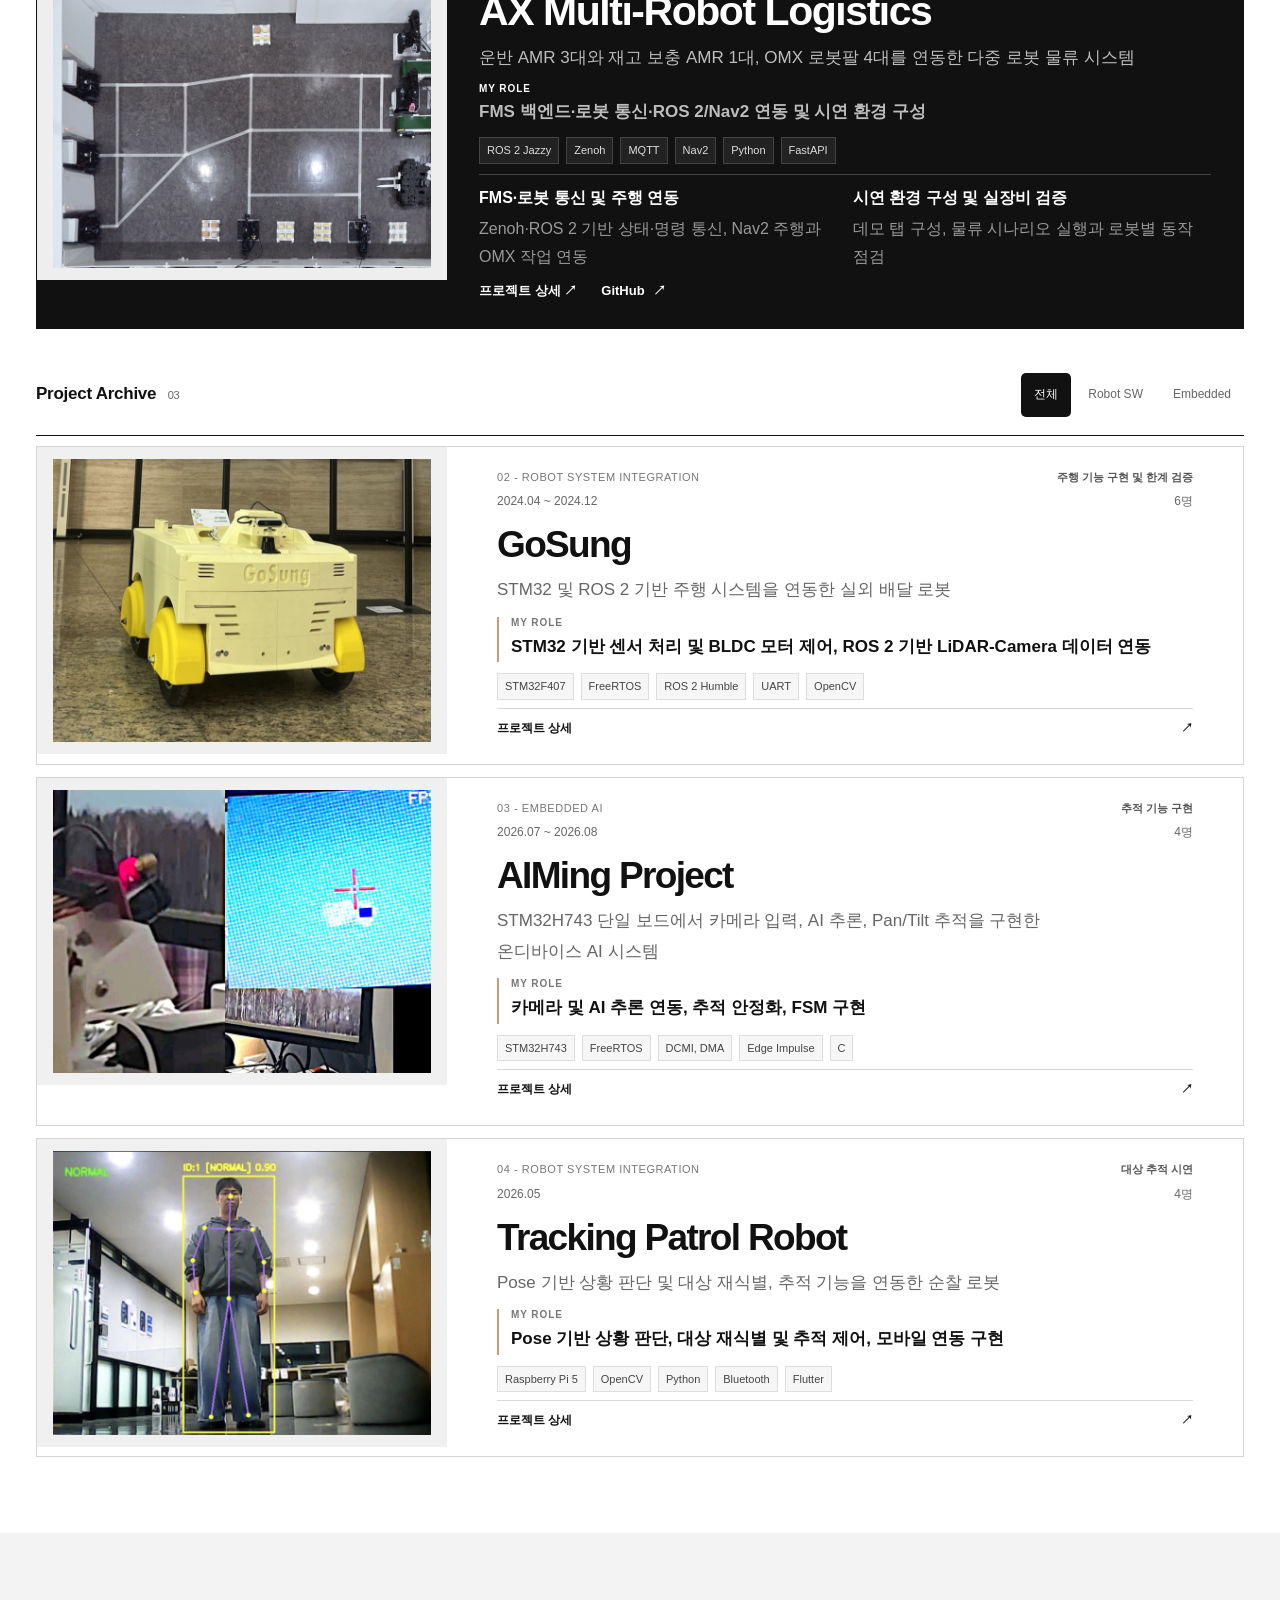
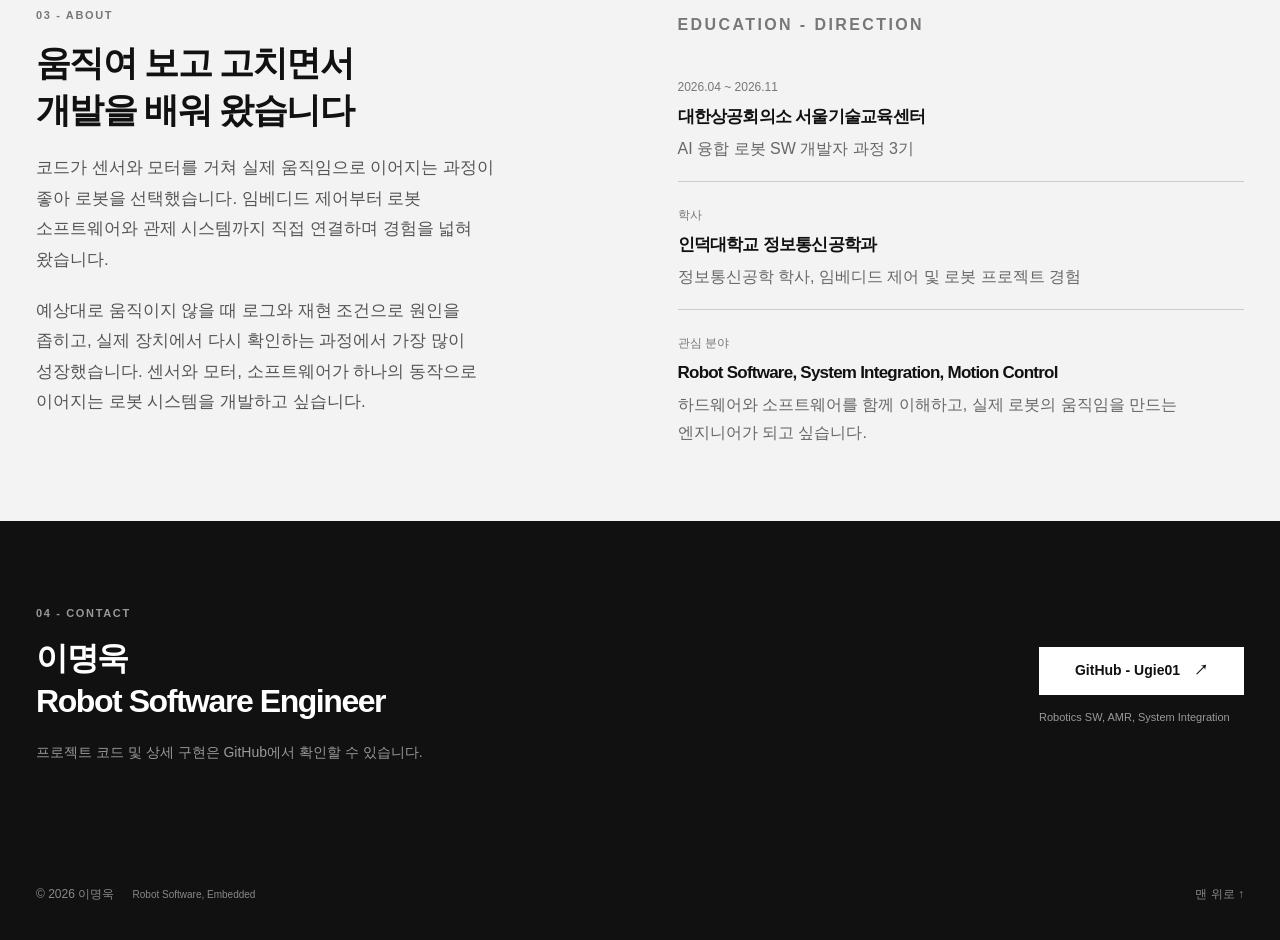
==== commit f32f6b6e: "content: update portfolio projects and settings" ====
--- a/index.html
+++ b/index.html
@@ -12,5 +12,5 @@
 <section class="section container" id="projects"><div class="section-head"><div><p class="eyebrow">02 - PROJECTS</p><h2>프로젝트</h2></div></div><article class="featured"><a class="featured-visual featured-photo" href="projects/fms.html" aria-label="AX Multi-Robot Logistics 프로젝트 상세"><img src="assets/portfolio-images/ax-workspace-edited.jpg" alt="최신 편집 항공뷰로 본 AX 물류 작업 공간" width="1600" height="1200" loading="eager" decoding="async"></a><div class="featured-content"><p class="feature-top"><span>FEATURED PROJECT</span><span class="status"><span class="small-dot"></span>최종 시연 완료</span></p><h3>AX Multi-Robot Logistics</h3><p>운반 AMR 3대와 재고 보충 AMR 1대, OMX 로봇팔 4대를 연동한 다중 로봇 물류 시스템</p><p class="featured-role"><span>MY ROLE</span>FMS 백엔드·로봇 통신·ROS 2/Nav2 연동 및 시연 환경 구성</p><ul class="tags" aria-label="사용 기술"><li>ROS 2 Jazzy</li><li>Zenoh</li><li>MQTT</li><li>Nav2</li><li>Python</li><li>FastAPI</li></ul><div class="feature-scope"><div><strong>FMS·로봇 통신 및 주행 연동</strong><p>Zenoh·ROS 2 기반 상태·명령 통신, Nav2 주행과 OMX 작업 연동</p></div><div><strong>시연 환경 구성 및 실장비 검증</strong><p>데모 탭 구성, 물류 시나리오 실행과 로봇별 동작 점검</p></div></div><div class="feature-links"><a class="text-link" href="projects/fms.html">프로젝트 상세 ↗</a><a class="text-link" href="https://github.com/E1I6-Logistics" target="_blank" rel="noopener noreferrer">GitHub <span aria-hidden="true">↗</span></a></div></div></article>
 <div class="projects-toolbar"><h3>Project Archive <span>05</span></h3><div class="filters" role="group" aria-label="프로젝트 분야 필터" hidden><button type="button" data-filter="all" aria-pressed="true">전체</button><button type="button" data-filter="robot" aria-pressed="false">Robot SW</button><button type="button" data-filter="embedded" aria-pressed="false">Embedded</button></div></div><p class="sr-only" id="filter-status" role="status" aria-live="polite"></p><div class="project-grid"><article class="project-card" data-category="robot"><a class="project-image" style="--thumb:url('assets/portfolio-images/gosung-cover.jpg')" href="projects/gosung.html" aria-label="GoSung 프로젝트 상세"><img src="assets/portfolio-images/gosung-cover.jpg" alt="완성된 GoSung 4륜 로봇" width="1200" height="800" loading="lazy" decoding="async"></a><div class="card-body"><p class="card-index">02 - ROBOT SYSTEM INTEGRATION<span class="card-state">주행 기능 구현 및 한계 검증</span></p><p class="card-meta">2024.04 ~ 2024.12<span>6명</span></p><h3><a href="projects/gosung.html">GoSung</a></h3><p class="card-summary">STM32 및 ROS 2 기반 주행 시스템을 연동한 실외 배달 로봇</p><p class="card-role"><span>MY ROLE</span>STM32 기반 센서 처리 및 BLDC 모터 제어, ROS 2 기반 LiDAR-Camera 데이터 연동</p><ul class="tags" aria-label="사용 기술"><li>STM32F407</li><li>FreeRTOS</li><li>ROS 2 Humble</li><li>UART</li><li>OpenCV</li></ul><a class="card-more" href="projects/gosung.html">프로젝트 상세 <span aria-hidden="true">↗</span></a></div></article><article class="project-card" data-category="embedded"><a class="project-image" style="--thumb:url('assets/portfolio-images/aiming-cover.jpg')" href="projects/aiming.html" aria-label="AIMing Project 프로젝트 상세"><img src="assets/portfolio-images/aiming-cover.jpg" alt="AIMing 시연 영상에서 추출한 대표 프레임" width="1200" height="800" loading="lazy" decoding="async"></a><div class="card-body"><p class="card-index">03 - EMBEDDED AI<span class="card-state">추적 기능 구현</span></p><p class="card-meta">2026.07 ~ 2026.08<span>4명</span></p><h3><a href="projects/aiming.html">AIMing Project</a></h3><p class="card-summary">STM32H743 단일 보드에서 카메라 입력, AI 추론, Pan/Tilt 추적을 구현한 온디바이스 AI 시스템</p><p class="card-role"><span>MY ROLE</span>카메라 및 AI 추론 연동, 추적 안정화, FSM 구현</p><ul class="tags" aria-label="사용 기술"><li>STM32H743</li><li>FreeRTOS</li><li>DCMI, DMA</li><li>Edge Impulse</li><li>C</li></ul><a class="card-more" href="projects/aiming.html">프로젝트 상세 <span aria-hidden="true">↗</span></a></div></article><article class="project-card" data-category="robot"><a class="project-image" style="--thumb:url('assets/portfolio-images/tracking-cover.jpg')" href="projects/tracking.html" aria-label="Tracking Patrol Robot 프로젝트 상세"><img src="assets/portfolio-images/tracking-cover.jpg" alt="인물 Pose와 추적 박스를 표시한 시연 화면" width="1200" height="800" loading="lazy" decoding="async"></a><div class="card-body"><p class="card-index">04 - ROBOT SYSTEM INTEGRATION<span class="card-state">대상 추적 시연</span></p><p class="card-meta">2026.05<span>4명</span></p><h3><a href="projects/tracking.html">Tracking Patrol Robot</a></h3><p class="card-summary">Pose 기반 상황 판단 및 대상 재식별, 추적 기능을 연동한 순찰 로봇</p><p class="card-role"><span>MY ROLE</span>Pose 기반 상황 판단, 대상 재식별 및 추적 제어, 모바일 연동 구현</p><ul class="tags" aria-label="사용 기술"><li>Raspberry Pi 5</li><li>OpenCV</li><li>Python</li><li>Bluetooth</li><li>Flutter</li></ul><a class="card-more" href="projects/tracking.html">프로젝트 상세 <span aria-hidden="true">↗</span></a></div></article><article class="project-card" data-category="embedded"><a class="project-image project-image--portrait" style="--thumb:url('assets/portfolio-images/vip-cover.jpg')" href="projects/vip.html" aria-label="VIP Wearable 프로젝트 상세"><img src="assets/portfolio-images/vip-cover.jpg" alt="얼굴을 모자이크한 VIP Wearable 착용 사진" width="1200" height="800" loading="lazy" decoding="async"></a><div class="card-body"><p class="card-index">05 - SYSTEM INTEGRATION<span class="card-state">기능 연동 검증</span></p><p class="card-meta">2026.07 ~ 2026.08<span>2명</span></p><h3><a href="projects/vip.html">VIP Wearable</a></h3><p class="card-summary">TMAP 경로 안내 및 IMU 방향 정보를 진동으로 전달하는 보행 보조 시스템</p><p class="card-role"><span>MY ROLE</span>IMU 방향 정보, 진동 피드백, Android 앱 기능 통합</p><ul class="tags" aria-label="사용 기술"><li>Raspberry Pi 5</li><li>IMU</li><li>Bluetooth Classic</li><li>TMAP API</li><li>Android Java</li></ul><a class="card-more" href="projects/vip.html">프로젝트 상세 <span aria-hidden="true">↗</span></a></div></article><article class="project-card" data-category="embedded"><a class="project-image project-image--square" href="projects/plc.html" style="--thumb:url('assets/portfolio-images/plc-demo.jpg')" aria-label="MPS 창고 적재 제어 프로젝트 상세"><img src="assets/portfolio-images/plc-demo.jpg" alt="MPS 트레이너와 HMI의 동작 장면" width="1200" height="800" loading="lazy" decoding="async"></a><div class="card-body"><p class="card-index">06 - SEQUENCE CONTROL<span class="card-state">교육 프로젝트</span></p><p class="card-meta">2026.06<span>2명</span></p><h3><a href="projects/plc.html">MPS 창고 적재 제어</a></h3><p class="card-summary">Mitsubishi PLC 및 HMI로 층별 적재, 비우기, 수동 운전을 구현한 교육 프로젝트</p><p class="card-role"><span>MY ROLE</span>PLC 시퀀스, HMI 제어 공동 구현</p><ul class="tags" aria-label="사용 기술"><li>Mitsubishi PLC</li><li>GX Works2</li><li>GT Designer3</li><li>Ladder</li><li>HMI</li></ul><a class="card-more" href="projects/plc.html">프로젝트 상세 <span aria-hidden="true">↗</span></a></div></article><article class="project-card" data-category="robot"><a class="project-image" href="projects/test-1.html" aria-label="테스트 프로젝트 상세"><img src="assets/portfolio-images/uploads/test-1-5c74e70faf9bbd66.jpg" alt="" loading="lazy" decoding="async"></a><div class="card-body"><p class="card-index"><span class="card-state"></span></p><p class="card-meta"><span></span></p><h3><a href="projects/test-1.html">테스트</a></h3><p class="card-summary">test</p><p class="card-role"><span>MY ROLE</span>test</p><ul class="tags" aria-label="사용 기술"></ul><a class="card-more" href="projects/test-1.html">프로젝트 상세 <span aria-hidden="true">↗</span></a></div></article></div>
 </section>
-<section class="about-section" id="about"><div class="container about-grid"><div><p class="eyebrow">03 - ABOUT</p><h2>움직여 보고 고치면서<br>개발을 배워 왔습니다</h2><p class="about-copy">코드가 센서와 모터를 거쳐 실제 움직임으로 이어지는 과정이 좋아 로봇을 선택했습니다. 임베디드 제어부터 로봇 소프트웨어와 관제 시스템까지 직접 연결하며 경험을 넓혀 왔습니다.</p><p class="about-copy">예상대로 움직이지 않을 때 로그와 재현 조건으로 원인을 좁히고, 실제 장치에서 다시 확인하는 과정에서 가장 많이 성장했습니다. 센서와 모터, 소프트웨어가 하나의 동작으로 이어지는 로봇 시스템을 개발하고 싶습니다.</p></div><div class="education"><p class="eyebrow">EDUCATION - DIRECTION</p><article><span class="education-date">2026.04 ~ 2026.11</span><h3>대한상공회의소 서울기술교육센터</h3><p>AI 융합 로봇 SW 개발자 과정 3기</p></article><article><span class="education-date">학사</span><h3>인덕대학교 정보통신공학과</h3><p>정보통신공학 학사, 임베디드 제어 및 로봇 프로젝트 경험</p></article><article><span class="education-date">지원 직무</span><h3>로봇 소프트웨어 엔지니어</h3><p>하드웨어와 소프트웨어를 함께 이해하고, 실제 로봇의 움직임을 만드는 엔지니어가 되고 싶습니다.</p></article></div></div></section>
+<section class="about-section" id="about"><div class="container about-grid"><div><p class="eyebrow">03 - ABOUT</p><h2>움직여 보고 고치면서<br>개발을 배워 왔습니다</h2><p class="about-copy">코드가 센서와 모터를 거쳐 실제 움직임으로 이어지는 과정이 좋아 로봇을 선택했습니다. 임베디드 제어부터 로봇 소프트웨어와 관제 시스템까지 직접 연결하며 경험을 넓혀 왔습니다.</p><p class="about-copy">예상대로 움직이지 않을 때 로그와 재현 조건으로 원인을 좁히고, 실제 장치에서 다시 확인하는 과정에서 가장 많이 성장했습니다. 센서와 모터, 소프트웨어가 하나의 동작으로 이어지는 로봇 시스템을 개발하고 싶습니다.</p></div><div class="education"><p class="eyebrow">EDUCATION - DIRECTION</p><article><span class="education-date">2026.04 ~ 2026.11</span><h3>대한상공회의소 서울기술교육센터</h3><p>AI 융합 로봇 SW 개발자 과정 3기</p></article><article><span class="education-date">학사</span><h3>인덕대학교 정보통신공학과</h3><p>정보통신공학 학사, 임베디드 제어 및 로봇 프로젝트 경험</p></article><article><span class="education-date">관심 분야</span><h3>Robot Software, System Integration, Motion Control</h3><p>하드웨어와 소프트웨어를 함께 이해하고, 실제 로봇의 움직임을 만드는 엔지니어가 되고 싶습니다.</p></article></div></div></section>
 <section class="contact-section" id="contact"><div class="container contact-inner"><div><p class="eyebrow">04 - CONTACT</p><h2>이명욱<br>Robot Software Engineer</h2><p>프로젝트 코드 및 상세 구현은 GitHub에서 확인할 수 있습니다.</p></div><div class="contact-links"><a class="button button-light" href="https://github.com/Ugie01" target="_blank" rel="noopener noreferrer">GitHub - Ugie01 <span aria-hidden="true">↗</span></a><span>Robotics SW, AMR, System Integration</span></div></div></section></main><footer class="site-footer"><div class="container footer-inner"><p>© 2026 이명욱 <span>Robot Software, Embedded</span></p><a href="#home">맨 위로 ↑</a></div></footer></body></html>
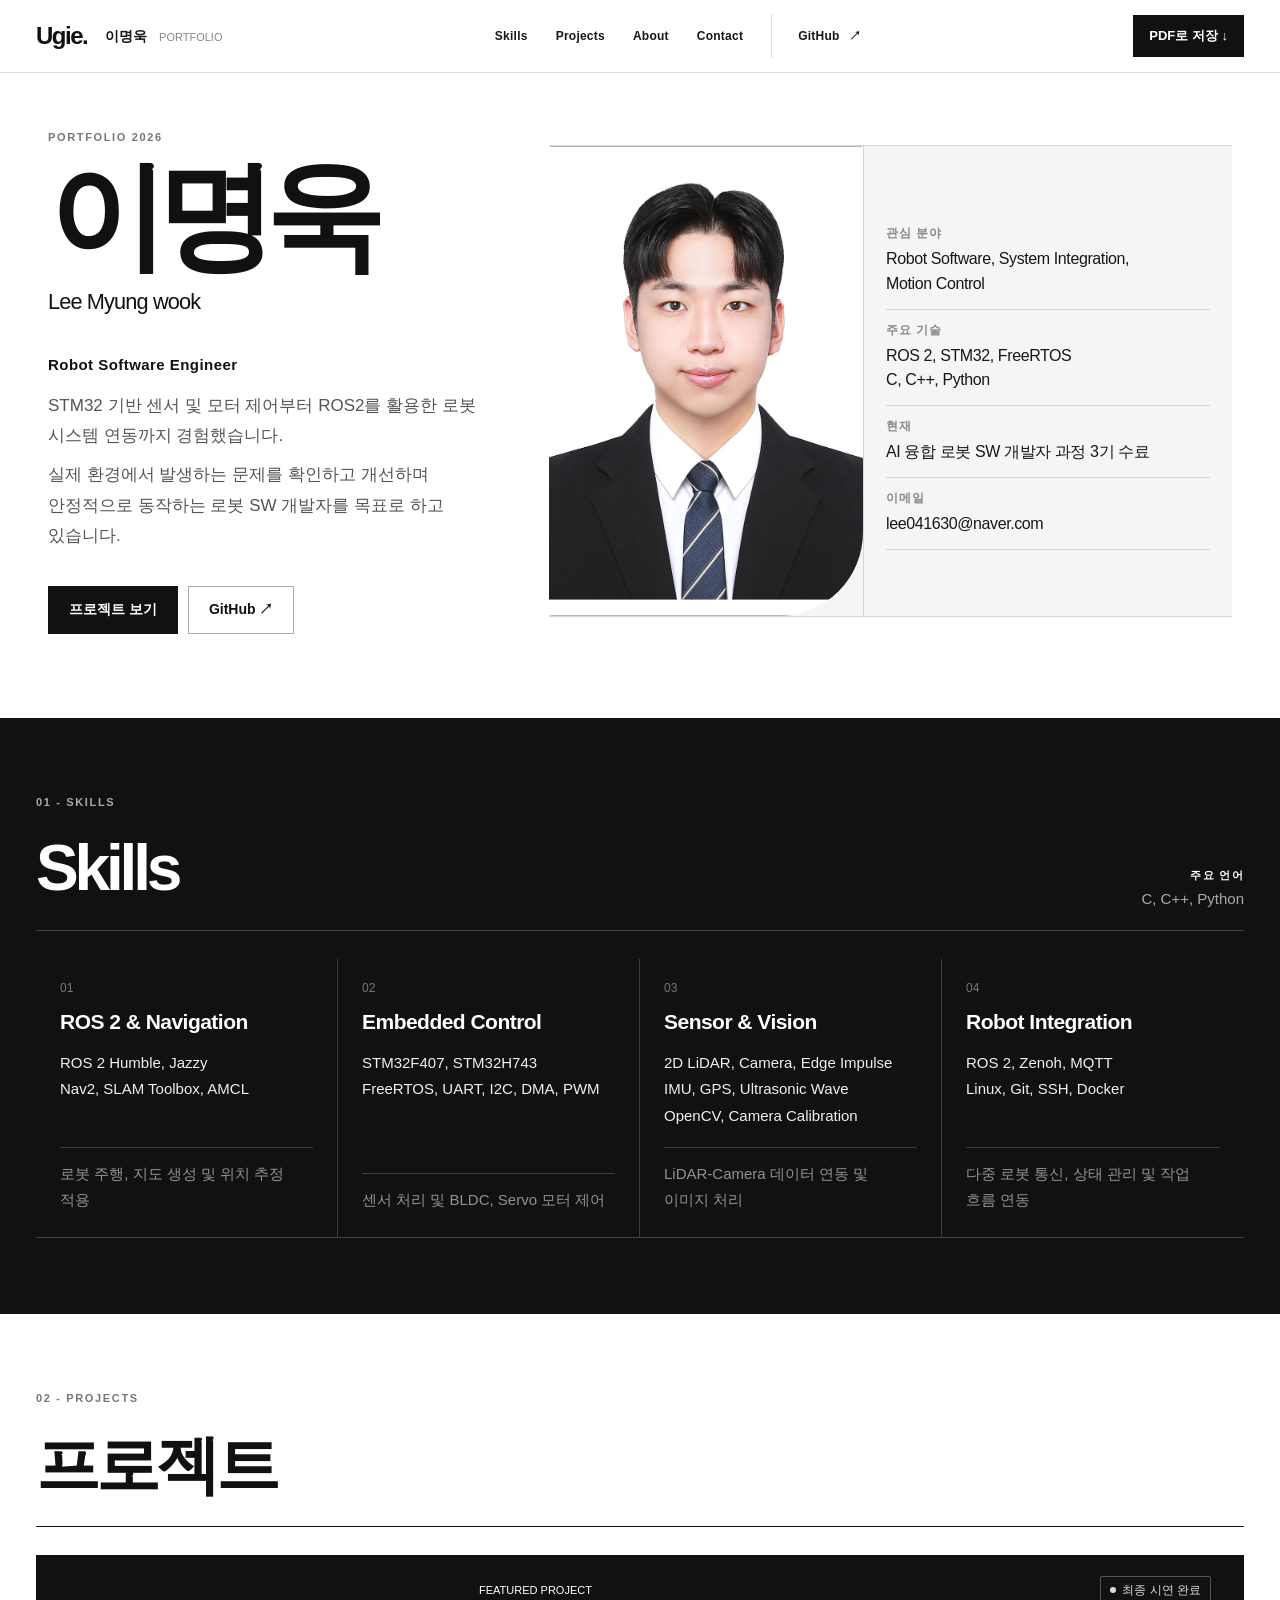
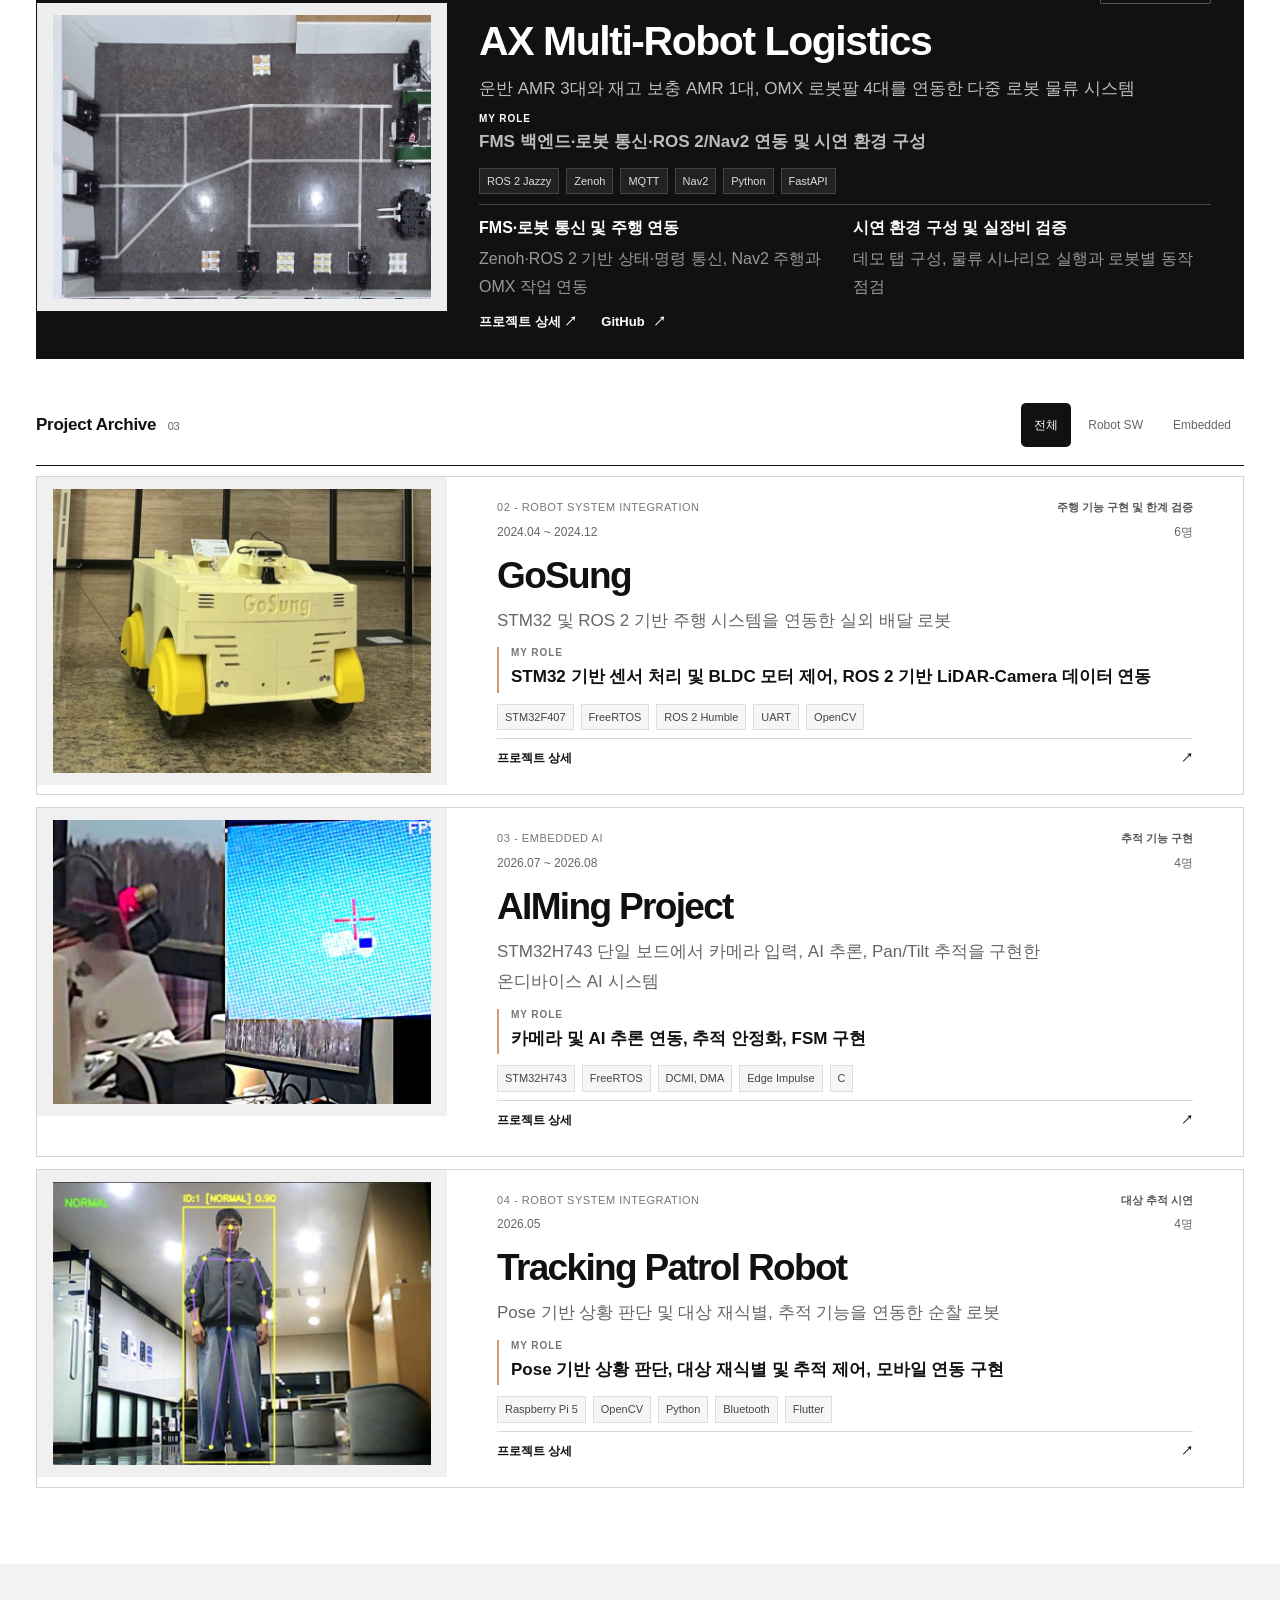
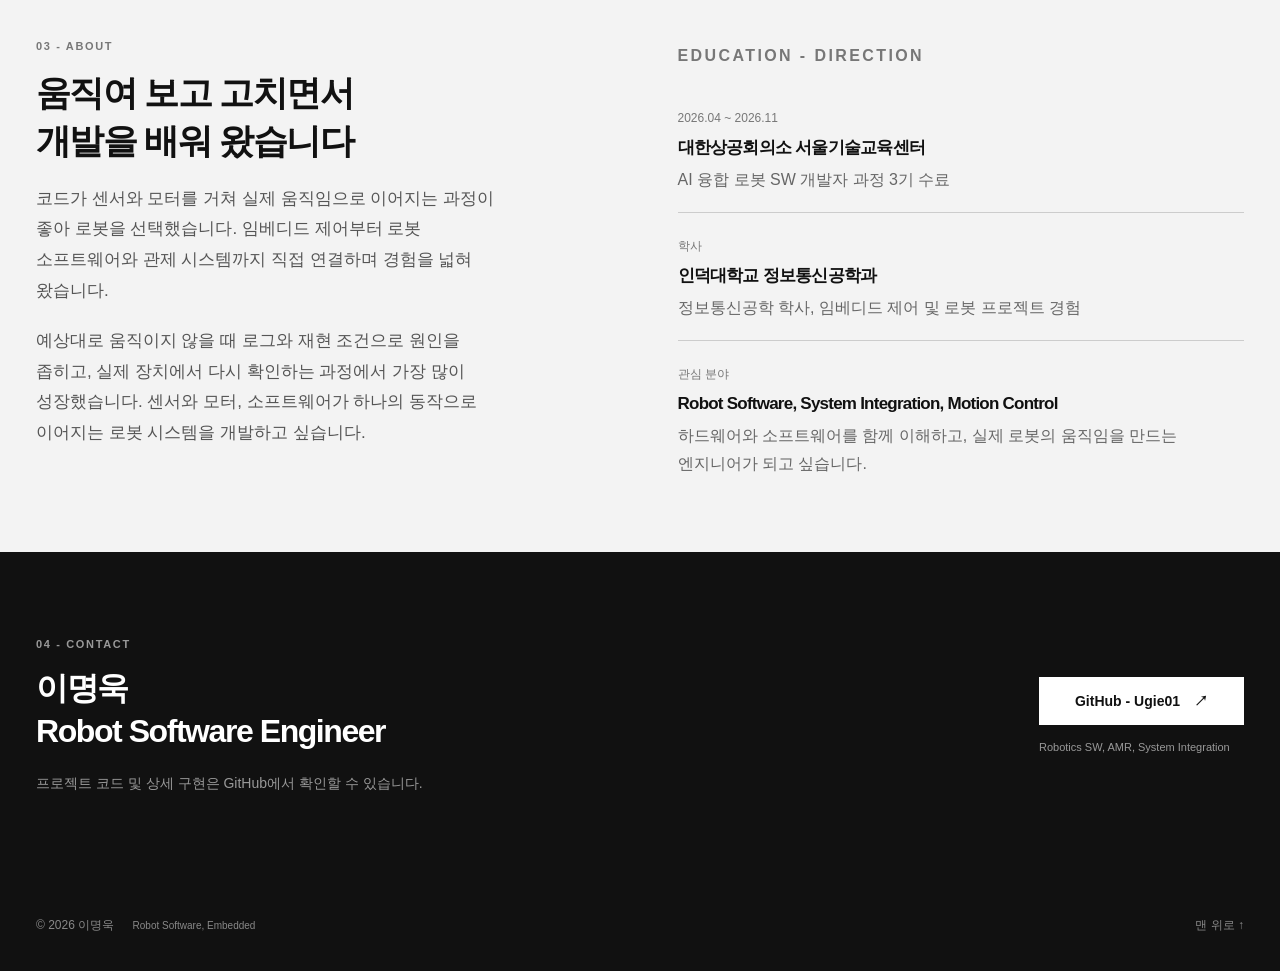
==== commit b3fecbf4: "content: update portfolio projects and settings" ====
--- a/index.html
+++ b/index.html
@@ -6,11 +6,11 @@
    PDF로 저장 ↓
 </a>
 </nav></header><main id="main">
-<section class="hero container" id="home"><div class="hero-copy"><p class="eyebrow">PORTFOLIO 2026</p><h1>이명욱</h1><p class="hero-name-en">Lee Myung wook</p><p class="hero-position">Robot Software Engineer</p><p class="hero-description"><span>임베디드 제어부터 ROS 2 기반 로봇 SW 및 관제 시스템까지 연결해 왔습니다.</span><span>문제를 직접 확인하고 원인을 좁혀 실제 현장에서 동작하는 로봇을 만들고자 합니다.</span></p><div class="hero-actions"><a class="button button-primary" href="#projects">프로젝트 보기</a><a class="button button-secondary" href="https://github.com/Ugie01" target="_blank" rel="noopener noreferrer">GitHub ↗</a></div></div>
-<div class="hero-profile"><figure class="hero-portrait"><div class="portrait-frame"><img src="assets/portfolio-images/portrait.jpg" alt="로봇 소프트웨어 엔지니어 이명욱" width="900" height="1167" decoding="async"></div></figure><dl class="profile-facts"><div><dt>관심 분야</dt><dd>Robot Software, System Integration,<br>Motion Control</dd></div><div><dt>주요 기술</dt><dd>ROS 2, STM32, FreeRTOS<br>C, C++, Python</dd></div><div><dt>현재</dt><dd>AI 융합 로봇 SW 개발자 과정 3기</dd></div><div><dt>이메일</dt><dd>lee041630@naver.com</dd></div></dl></div></section>
-<section class="section container" id="skills"><div class="section-head"><div><p class="eyebrow">01 - SKILLS</p><h2>Skills</h2></div><p class="skills-language"><strong>주요 언어</strong><br>C, C++, Python</p></div><div class="skill-grid"><article class="skill-group"><span class="skill-no">01</span><h3>ROS 2 & Navigation</h3><p>ROS 2 Humble, Jazzy<br>Nav2, SLAM Toolbox, AMCL</p><p class="skill-context">로봇 주행, 지도 생성 및 위치 추정 적용</p></article><article class="skill-group"><span class="skill-no">02</span><h3>Embedded Control</h3><p>STM32F407, STM32H743<br>FreeRTOS, UART, I2C, DMA, PWM</p><p class="skill-context">센서 처리 및 BLDC, Servo 모터 제어</p></article><article class="skill-group"><span class="skill-no">03</span><h3>Sensor & Vision</h3><p>2D LiDAR, Camera<br>IMU, GPS, Ultrasonic Wave<br>OpenCV, Camera Calibration</p><p class="skill-context">LiDAR-Camera 데이터 연동 및 이미지 처리</p></article><article class="skill-group"><span class="skill-no">04</span><h3>Robot Integration</h3><p>ROS 2, Zenoh, MQTT<br>Linux, Git, SSH</p><p class="skill-context">다중 로봇 통신, 상태 관리 및 작업 흐름 연동</p></article></div></section>
+<section class="hero container" id="home"><div class="hero-copy"><p class="eyebrow">PORTFOLIO 2026</p><h1>이명욱</h1><p class="hero-name-en">Lee Myung wook</p><p class="hero-position">Robot Software Engineer</p><p class="hero-description"><span>STM32 기반 센서 및 모터 제어부터 ROS2를 활용한 로봇 시스템 연동까지 경험했습니다.</span><span>실제 환경에서 발생하는 문제를 확인하고 개선하며 안정적으로 동작하는 로봇 SW 개발자를 목표로 하고 있습니다.</span></p><div class="hero-actions"><a class="button button-primary" href="#projects">프로젝트 보기</a><a class="button button-secondary" href="https://github.com/Ugie01" target="_blank" rel="noopener noreferrer">GitHub ↗</a></div></div>
+<div class="hero-profile"><figure class="hero-portrait"><div class="portrait-frame"><img src="assets/portfolio-images/portrait.jpg" alt="로봇 소프트웨어 엔지니어 이명욱" width="900" height="1167" decoding="async"></div></figure><dl class="profile-facts"><div><dt>관심 분야</dt><dd>Robot Software, System Integration,<br>Motion Control</dd></div><div><dt>주요 기술</dt><dd>ROS 2, STM32, FreeRTOS<br>C, C++, Python</dd></div><div><dt>현재</dt><dd>AI 융합 로봇 SW 개발자 과정 3기 수료</dd></div><div><dt>이메일</dt><dd>lee041630@naver.com</dd></div></dl></div></section>
+<section class="section container" id="skills"><div class="section-head"><div><p class="eyebrow">01 - SKILLS</p><h2>Skills</h2></div><p class="skills-language"><strong>주요 언어</strong><br>C, C++, Python</p></div><div class="skill-grid"><article class="skill-group"><span class="skill-no">01</span><h3>ROS 2 & Navigation</h3><p>ROS 2 Humble, Jazzy<br>Nav2, SLAM Toolbox, AMCL</p><p class="skill-context">로봇 주행, 지도 생성 및 위치 추정 적용</p></article><article class="skill-group"><span class="skill-no">02</span><h3>Embedded Control</h3><p>STM32F407, STM32H743<br>FreeRTOS, UART, I2C, DMA, PWM</p><p class="skill-context">센서 처리 및 BLDC, Servo 모터 제어</p></article><article class="skill-group"><span class="skill-no">03</span><h3>Sensor & Vision</h3><p>2D LiDAR, Camera, Edge Impulse<br>IMU, GPS, Ultrasonic Wave<br>OpenCV, Camera Calibration</p><p class="skill-context">LiDAR-Camera 데이터 연동 및 이미지 처리</p></article><article class="skill-group"><span class="skill-no">04</span><h3>Robot Integration</h3><p>ROS 2, Zenoh, MQTT<br>Linux, Git, SSH, Docker</p><p class="skill-context">다중 로봇 통신, 상태 관리 및 작업 흐름 연동</p></article></div></section>
 <section class="section container" id="projects"><div class="section-head"><div><p class="eyebrow">02 - PROJECTS</p><h2>프로젝트</h2></div></div><article class="featured"><a class="featured-visual featured-photo" href="projects/fms.html" aria-label="AX Multi-Robot Logistics 프로젝트 상세"><img src="assets/portfolio-images/ax-workspace-edited.jpg" alt="최신 편집 항공뷰로 본 AX 물류 작업 공간" width="1600" height="1200" loading="eager" decoding="async"></a><div class="featured-content"><p class="feature-top"><span>FEATURED PROJECT</span><span class="status"><span class="small-dot"></span>최종 시연 완료</span></p><h3>AX Multi-Robot Logistics</h3><p>운반 AMR 3대와 재고 보충 AMR 1대, OMX 로봇팔 4대를 연동한 다중 로봇 물류 시스템</p><p class="featured-role"><span>MY ROLE</span>FMS 백엔드·로봇 통신·ROS 2/Nav2 연동 및 시연 환경 구성</p><ul class="tags" aria-label="사용 기술"><li>ROS 2 Jazzy</li><li>Zenoh</li><li>MQTT</li><li>Nav2</li><li>Python</li><li>FastAPI</li></ul><div class="feature-scope"><div><strong>FMS·로봇 통신 및 주행 연동</strong><p>Zenoh·ROS 2 기반 상태·명령 통신, Nav2 주행과 OMX 작업 연동</p></div><div><strong>시연 환경 구성 및 실장비 검증</strong><p>데모 탭 구성, 물류 시나리오 실행과 로봇별 동작 점검</p></div></div><div class="feature-links"><a class="text-link" href="projects/fms.html">프로젝트 상세 ↗</a><a class="text-link" href="https://github.com/E1I6-Logistics" target="_blank" rel="noopener noreferrer">GitHub <span aria-hidden="true">↗</span></a></div></div></article>
 <div class="projects-toolbar"><h3>Project Archive <span>05</span></h3><div class="filters" role="group" aria-label="프로젝트 분야 필터" hidden><button type="button" data-filter="all" aria-pressed="true">전체</button><button type="button" data-filter="robot" aria-pressed="false">Robot SW</button><button type="button" data-filter="embedded" aria-pressed="false">Embedded</button></div></div><p class="sr-only" id="filter-status" role="status" aria-live="polite"></p><div class="project-grid"><article class="project-card" data-category="robot"><a class="project-image" style="--thumb:url('assets/portfolio-images/gosung-cover.jpg')" href="projects/gosung.html" aria-label="GoSung 프로젝트 상세"><img src="assets/portfolio-images/gosung-cover.jpg" alt="완성된 GoSung 4륜 로봇" width="1200" height="800" loading="lazy" decoding="async"></a><div class="card-body"><p class="card-index">02 - ROBOT SYSTEM INTEGRATION<span class="card-state">주행 기능 구현 및 한계 검증</span></p><p class="card-meta">2024.04 ~ 2024.12<span>6명</span></p><h3><a href="projects/gosung.html">GoSung</a></h3><p class="card-summary">STM32 및 ROS 2 기반 주행 시스템을 연동한 실외 배달 로봇</p><p class="card-role"><span>MY ROLE</span>STM32 기반 센서 처리 및 BLDC 모터 제어, ROS 2 기반 LiDAR-Camera 데이터 연동</p><ul class="tags" aria-label="사용 기술"><li>STM32F407</li><li>FreeRTOS</li><li>ROS 2 Humble</li><li>UART</li><li>OpenCV</li></ul><a class="card-more" href="projects/gosung.html">프로젝트 상세 <span aria-hidden="true">↗</span></a></div></article><article class="project-card" data-category="embedded"><a class="project-image" style="--thumb:url('assets/portfolio-images/aiming-cover.jpg')" href="projects/aiming.html" aria-label="AIMing Project 프로젝트 상세"><img src="assets/portfolio-images/aiming-cover.jpg" alt="AIMing 시연 영상에서 추출한 대표 프레임" width="1200" height="800" loading="lazy" decoding="async"></a><div class="card-body"><p class="card-index">03 - EMBEDDED AI<span class="card-state">추적 기능 구현</span></p><p class="card-meta">2026.07 ~ 2026.08<span>4명</span></p><h3><a href="projects/aiming.html">AIMing Project</a></h3><p class="card-summary">STM32H743 단일 보드에서 카메라 입력, AI 추론, Pan/Tilt 추적을 구현한 온디바이스 AI 시스템</p><p class="card-role"><span>MY ROLE</span>카메라 및 AI 추론 연동, 추적 안정화, FSM 구현</p><ul class="tags" aria-label="사용 기술"><li>STM32H743</li><li>FreeRTOS</li><li>DCMI, DMA</li><li>Edge Impulse</li><li>C</li></ul><a class="card-more" href="projects/aiming.html">프로젝트 상세 <span aria-hidden="true">↗</span></a></div></article><article class="project-card" data-category="robot"><a class="project-image" style="--thumb:url('assets/portfolio-images/tracking-cover.jpg')" href="projects/tracking.html" aria-label="Tracking Patrol Robot 프로젝트 상세"><img src="assets/portfolio-images/tracking-cover.jpg" alt="인물 Pose와 추적 박스를 표시한 시연 화면" width="1200" height="800" loading="lazy" decoding="async"></a><div class="card-body"><p class="card-index">04 - ROBOT SYSTEM INTEGRATION<span class="card-state">대상 추적 시연</span></p><p class="card-meta">2026.05<span>4명</span></p><h3><a href="projects/tracking.html">Tracking Patrol Robot</a></h3><p class="card-summary">Pose 기반 상황 판단 및 대상 재식별, 추적 기능을 연동한 순찰 로봇</p><p class="card-role"><span>MY ROLE</span>Pose 기반 상황 판단, 대상 재식별 및 추적 제어, 모바일 연동 구현</p><ul class="tags" aria-label="사용 기술"><li>Raspberry Pi 5</li><li>OpenCV</li><li>Python</li><li>Bluetooth</li><li>Flutter</li></ul><a class="card-more" href="projects/tracking.html">프로젝트 상세 <span aria-hidden="true">↗</span></a></div></article><article class="project-card" data-category="embedded"><a class="project-image project-image--portrait" style="--thumb:url('assets/portfolio-images/vip-cover.jpg')" href="projects/vip.html" aria-label="VIP Wearable 프로젝트 상세"><img src="assets/portfolio-images/vip-cover.jpg" alt="얼굴을 모자이크한 VIP Wearable 착용 사진" width="1200" height="800" loading="lazy" decoding="async"></a><div class="card-body"><p class="card-index">05 - SYSTEM INTEGRATION<span class="card-state">기능 연동 검증</span></p><p class="card-meta">2026.07 ~ 2026.08<span>2명</span></p><h3><a href="projects/vip.html">VIP Wearable</a></h3><p class="card-summary">TMAP 경로 안내 및 IMU 방향 정보를 진동으로 전달하는 보행 보조 시스템</p><p class="card-role"><span>MY ROLE</span>IMU 방향 정보, 진동 피드백, Android 앱 기능 통합</p><ul class="tags" aria-label="사용 기술"><li>Raspberry Pi 5</li><li>IMU</li><li>Bluetooth Classic</li><li>TMAP API</li><li>Android Java</li></ul><a class="card-more" href="projects/vip.html">프로젝트 상세 <span aria-hidden="true">↗</span></a></div></article><article class="project-card" data-category="embedded"><a class="project-image project-image--square" href="projects/plc.html" style="--thumb:url('assets/portfolio-images/plc-demo.jpg')" aria-label="MPS 창고 적재 제어 프로젝트 상세"><img src="assets/portfolio-images/plc-demo.jpg" alt="MPS 트레이너와 HMI의 동작 장면" width="1200" height="800" loading="lazy" decoding="async"></a><div class="card-body"><p class="card-index">06 - SEQUENCE CONTROL<span class="card-state">교육 프로젝트</span></p><p class="card-meta">2026.06<span>2명</span></p><h3><a href="projects/plc.html">MPS 창고 적재 제어</a></h3><p class="card-summary">Mitsubishi PLC 및 HMI로 층별 적재, 비우기, 수동 운전을 구현한 교육 프로젝트</p><p class="card-role"><span>MY ROLE</span>PLC 시퀀스, HMI 제어 공동 구현</p><ul class="tags" aria-label="사용 기술"><li>Mitsubishi PLC</li><li>GX Works2</li><li>GT Designer3</li><li>Ladder</li><li>HMI</li></ul><a class="card-more" href="projects/plc.html">프로젝트 상세 <span aria-hidden="true">↗</span></a></div></article><article class="project-card" data-category="robot"><a class="project-image" href="projects/test-1.html" aria-label="테스트 프로젝트 상세"><img src="assets/portfolio-images/uploads/test-1-5c74e70faf9bbd66.jpg" alt="" loading="lazy" decoding="async"></a><div class="card-body"><p class="card-index"><span class="card-state"></span></p><p class="card-meta"><span></span></p><h3><a href="projects/test-1.html">테스트</a></h3><p class="card-summary">test</p><p class="card-role"><span>MY ROLE</span>test</p><ul class="tags" aria-label="사용 기술"></ul><a class="card-more" href="projects/test-1.html">프로젝트 상세 <span aria-hidden="true">↗</span></a></div></article></div>
 </section>
-<section class="about-section" id="about"><div class="container about-grid"><div><p class="eyebrow">03 - ABOUT</p><h2>움직여 보고 고치면서<br>개발을 배워 왔습니다</h2><p class="about-copy">코드가 센서와 모터를 거쳐 실제 움직임으로 이어지는 과정이 좋아 로봇을 선택했습니다. 임베디드 제어부터 로봇 소프트웨어와 관제 시스템까지 직접 연결하며 경험을 넓혀 왔습니다.</p><p class="about-copy">예상대로 움직이지 않을 때 로그와 재현 조건으로 원인을 좁히고, 실제 장치에서 다시 확인하는 과정에서 가장 많이 성장했습니다. 센서와 모터, 소프트웨어가 하나의 동작으로 이어지는 로봇 시스템을 개발하고 싶습니다.</p></div><div class="education"><p class="eyebrow">EDUCATION - DIRECTION</p><article><span class="education-date">2026.04 ~ 2026.11</span><h3>대한상공회의소 서울기술교육센터</h3><p>AI 융합 로봇 SW 개발자 과정 3기</p></article><article><span class="education-date">학사</span><h3>인덕대학교 정보통신공학과</h3><p>정보통신공학 학사, 임베디드 제어 및 로봇 프로젝트 경험</p></article><article><span class="education-date">관심 분야</span><h3>Robot Software, System Integration, Motion Control</h3><p>하드웨어와 소프트웨어를 함께 이해하고, 실제 로봇의 움직임을 만드는 엔지니어가 되고 싶습니다.</p></article></div></div></section>
+<section class="about-section" id="about"><div class="container about-grid"><div><p class="eyebrow">03 - ABOUT</p><h2>움직여 보고 고치면서<br>개발을 배워 왔습니다</h2><p class="about-copy">코드가 센서와 모터를 거쳐 실제 움직임으로 이어지는 과정이 좋아 로봇을 선택했습니다. 임베디드 제어부터 로봇 소프트웨어와 관제 시스템까지 직접 연결하며 경험을 넓혀 왔습니다.</p><p class="about-copy">예상대로 움직이지 않을 때 로그와 재현 조건으로 원인을 좁히고, 실제 장치에서 다시 확인하는 과정에서 가장 많이 성장했습니다. 센서와 모터, 소프트웨어가 하나의 동작으로 이어지는 로봇 시스템을 개발하고 싶습니다.</p></div><div class="education"><p class="eyebrow">EDUCATION - DIRECTION</p><article><span class="education-date">2026.04 ~ 2026.11</span><h3>대한상공회의소 서울기술교육센터</h3><p>AI 융합 로봇 SW 개발자 과정 3기 수료</p></article><article><span class="education-date">학사</span><h3>인덕대학교 정보통신공학과</h3><p>정보통신공학 학사, 임베디드 제어 및 로봇 프로젝트 경험</p></article><article><span class="education-date">관심 분야</span><h3>Robot Software, System Integration, Motion Control</h3><p>하드웨어와 소프트웨어를 함께 이해하고, 실제 로봇의 움직임을 만드는 엔지니어가 되고 싶습니다.</p></article></div></div></section>
 <section class="contact-section" id="contact"><div class="container contact-inner"><div><p class="eyebrow">04 - CONTACT</p><h2>이명욱<br>Robot Software Engineer</h2><p>프로젝트 코드 및 상세 구현은 GitHub에서 확인할 수 있습니다.</p></div><div class="contact-links"><a class="button button-light" href="https://github.com/Ugie01" target="_blank" rel="noopener noreferrer">GitHub - Ugie01 <span aria-hidden="true">↗</span></a><span>Robotics SW, AMR, System Integration</span></div></div></section></main><footer class="site-footer"><div class="container footer-inner"><p>© 2026 이명욱 <span>Robot Software, Embedded</span></p><a href="#home">맨 위로 ↑</a></div></footer></body></html>
